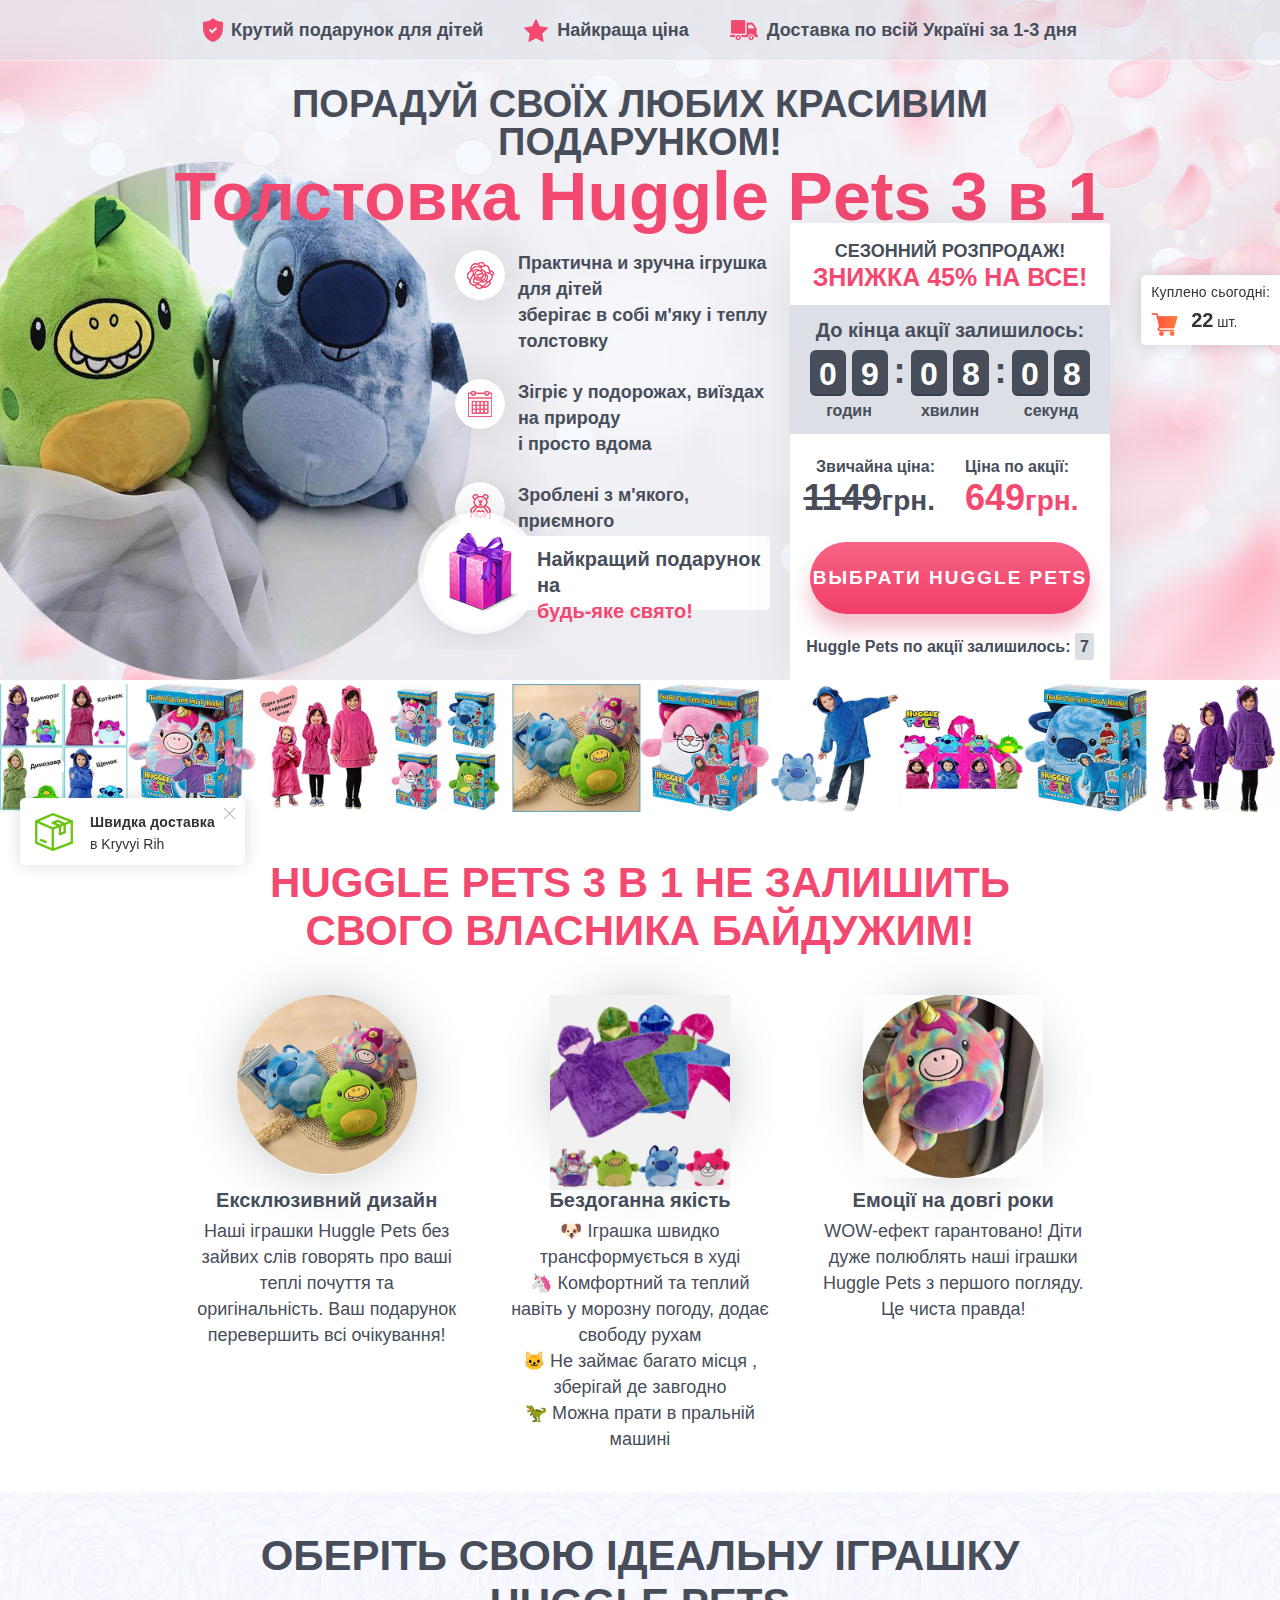
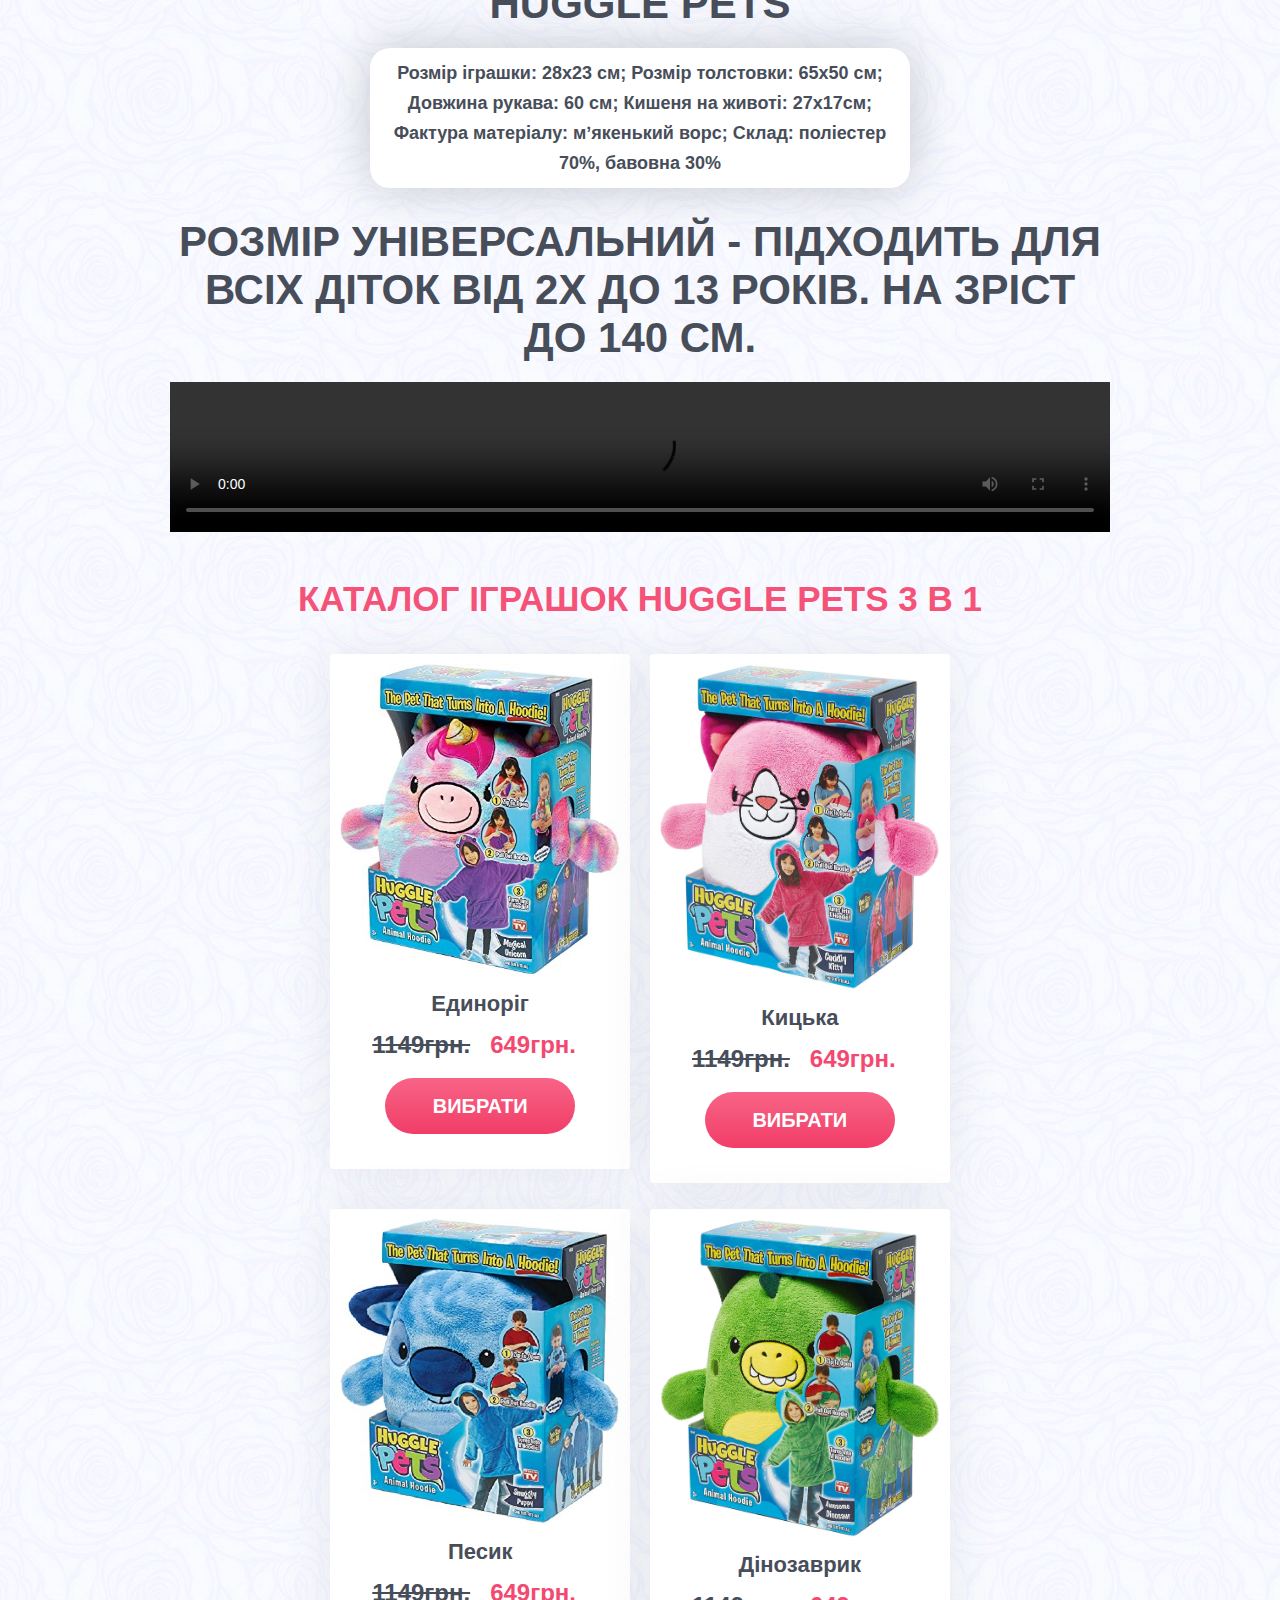
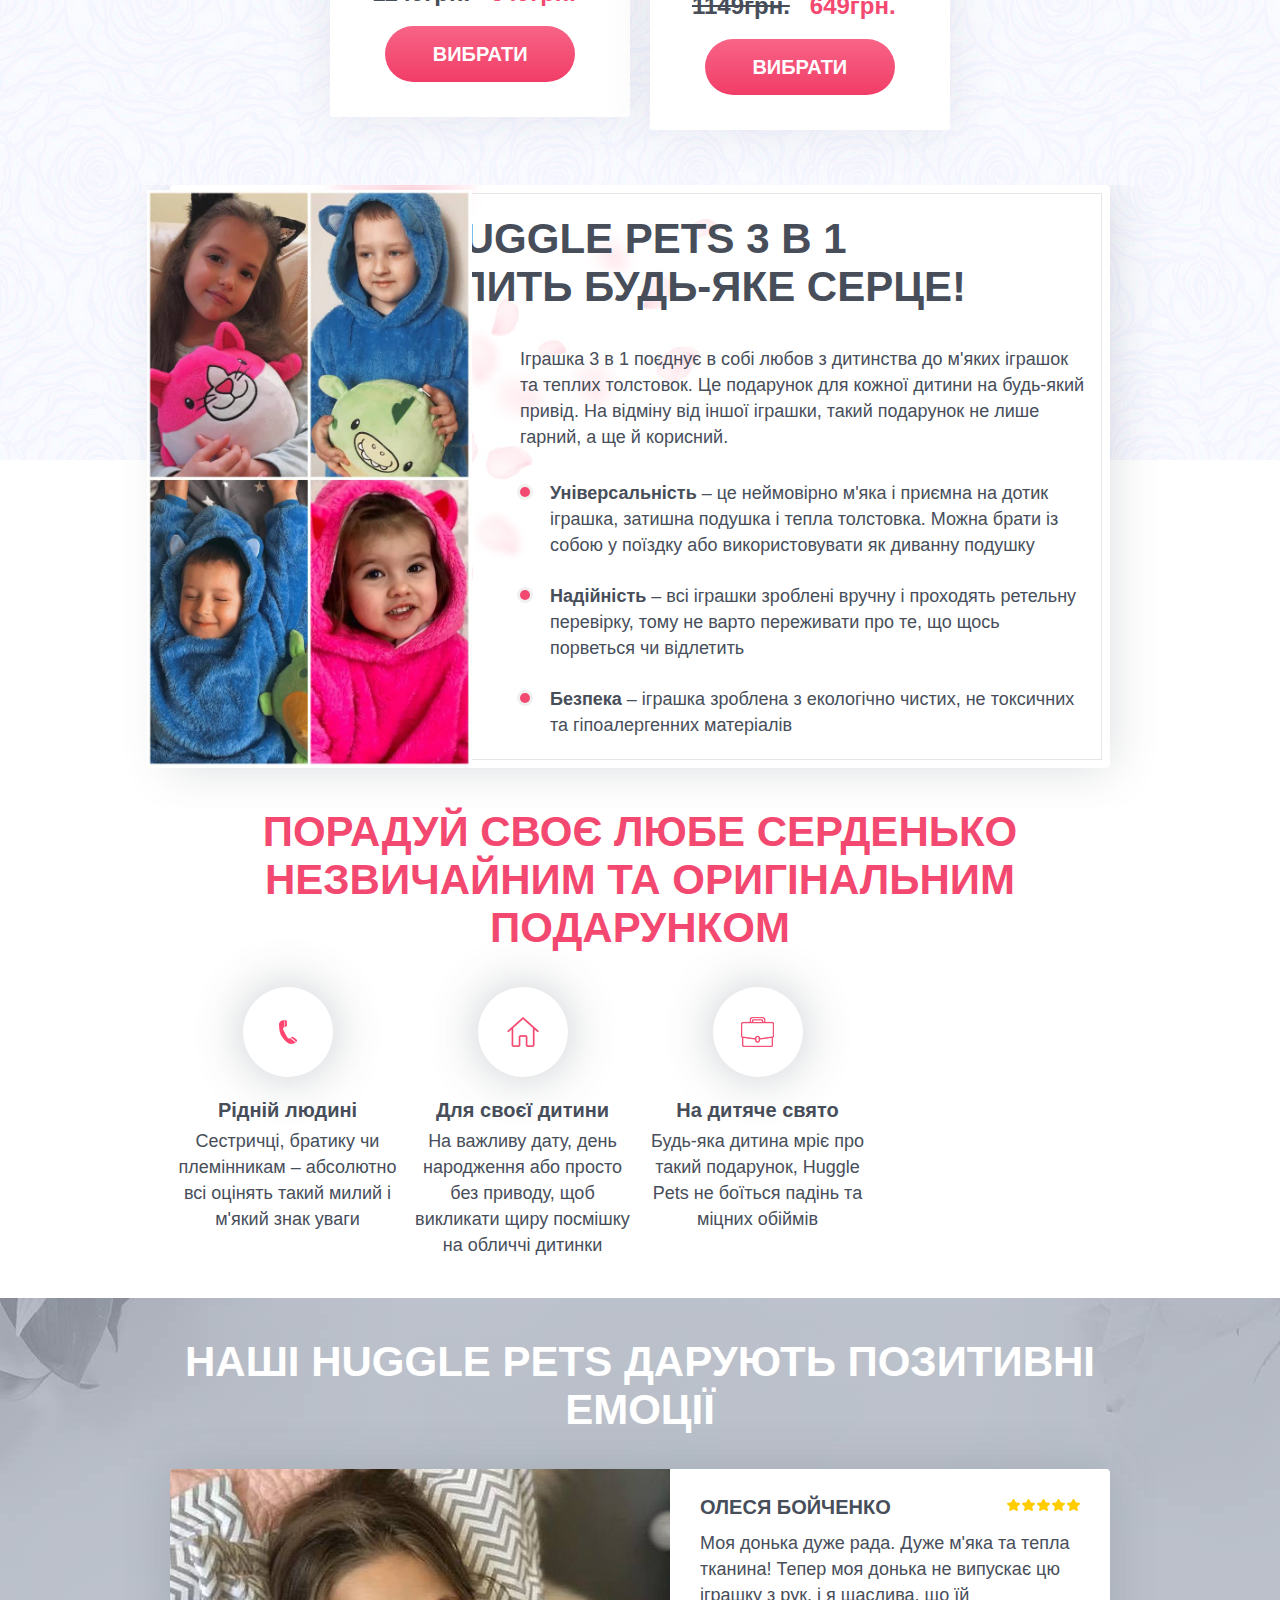
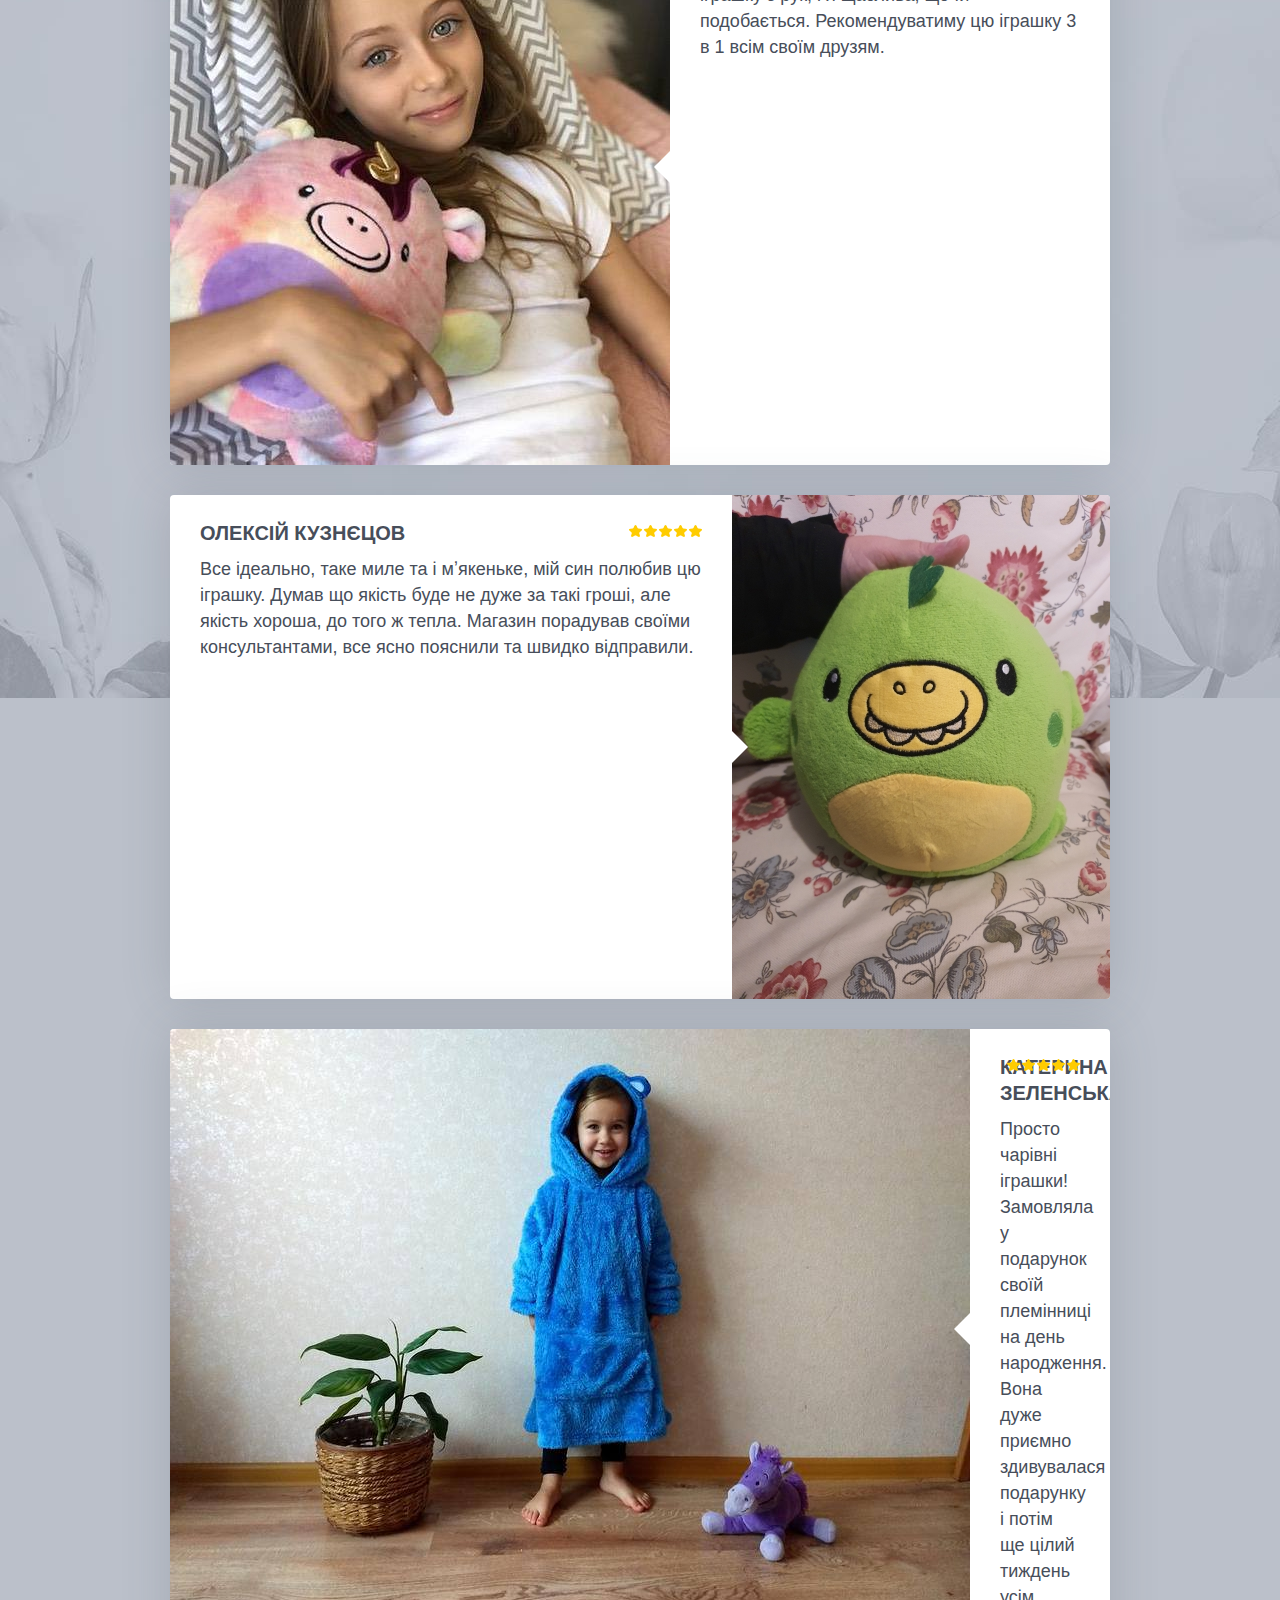
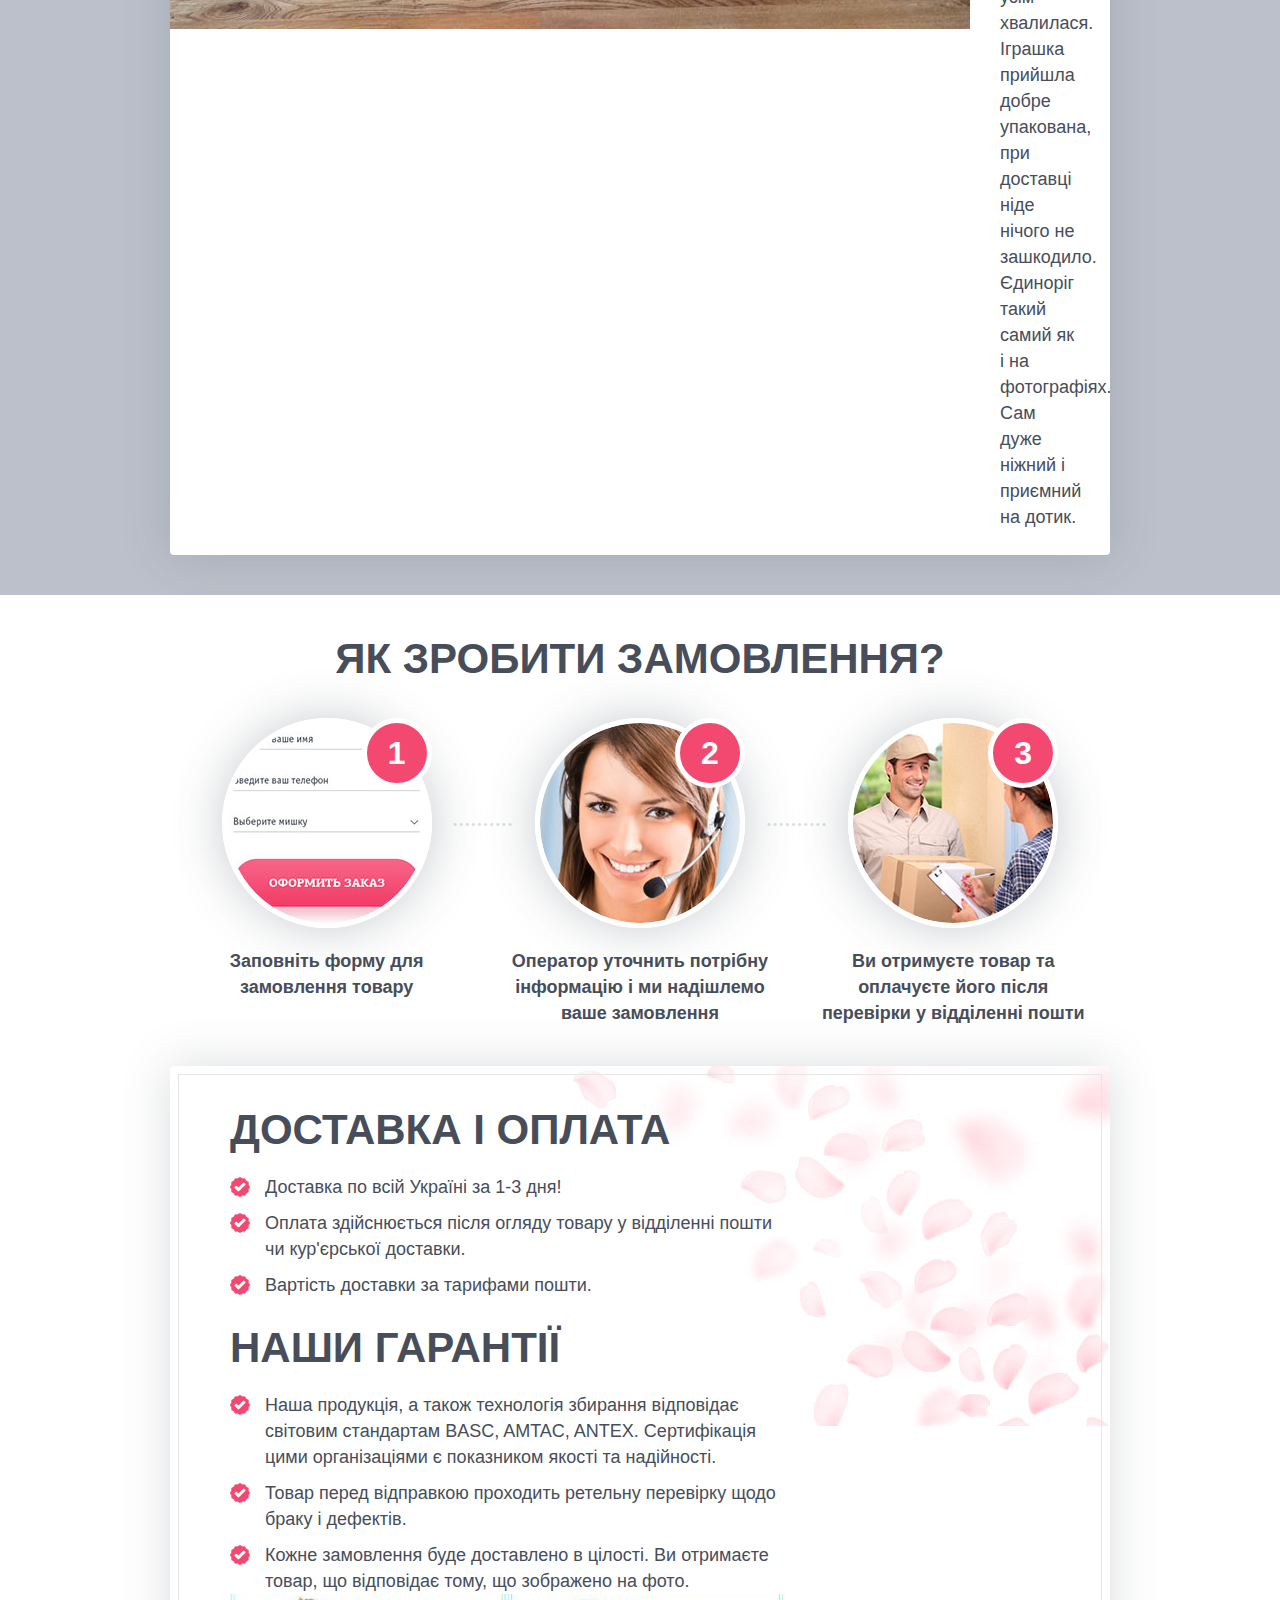
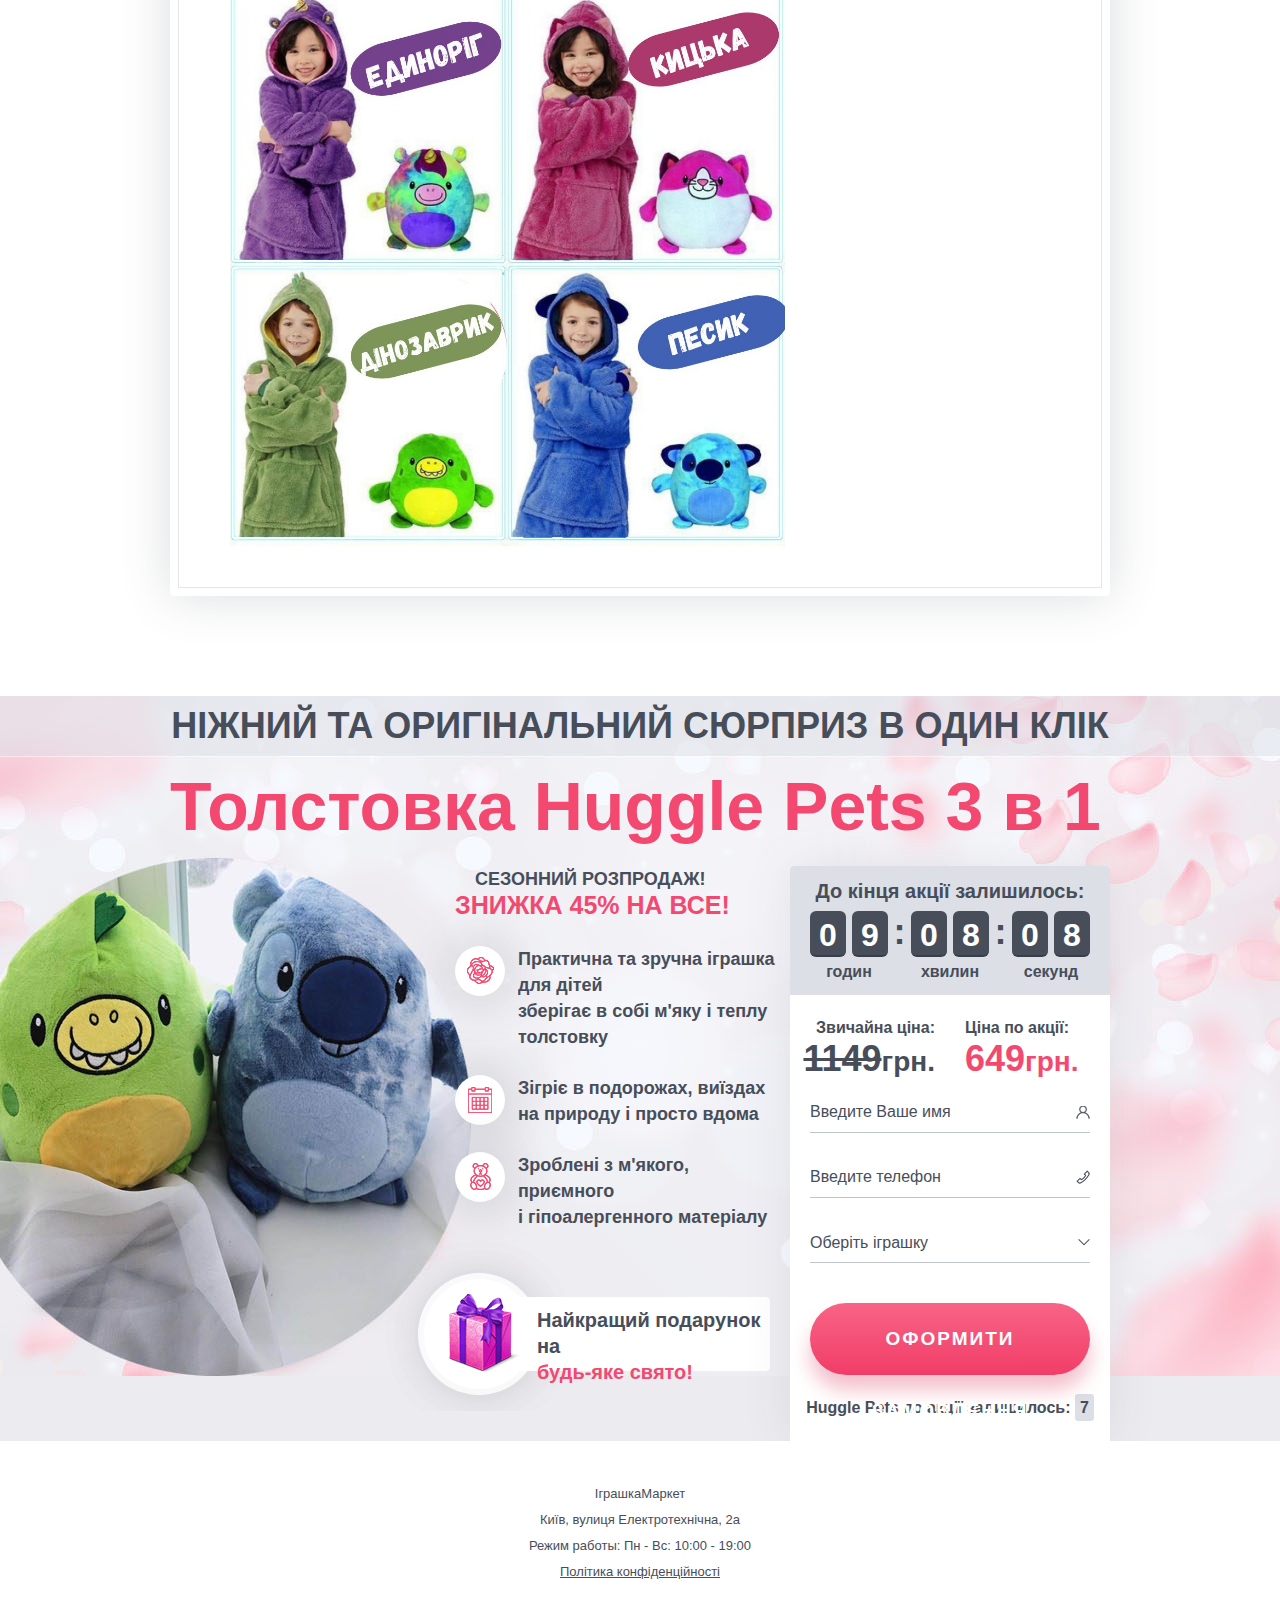
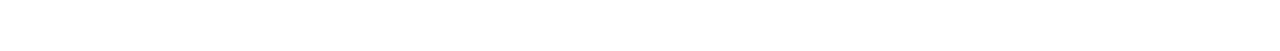
==== web/index.html @ 6c71f5f5 "re-init" ====
<!DOCTYPE html>
<html lang="ru">
<head>
    <meta charset="utf-8">
    <meta name="viewport" content="width=device-width, initial-scale=1, maximum-scale=1">
    <title>Новинки для дітей</title>
    <meta name="description" content="Крутой подарок для детей">
    <meta name="keywords" content="Хомячок-плед 3 в 1" type="text/css">
    <link rel="stylesheet" href="static/files/resete85a7.css" type="text/css">
    <link rel="stylesheet" href="static/files/OfficinaSans98018.css" type="text/css">
    <link rel="stylesheet" href="static/files/settings29c91.css" type="text/css">
    <link rel="stylesheet" href="static/files/style1ecb2.css" type="text/css">
	<link rel="stylesheet" href="static/files/roboto542fc.css" type="text/css">
    <link rel="stylesheet" href="static/files/modal.css" type="text/css">

<meta name="csrf-param" content="_csrf">
<meta name="csrf-token" content="Jz7e0sywSlmI7U0SM8H8AYO-P0cUbGoJz3cDAwysgCVpDLKV-ecIPum7NT8DjLpJ7stIJX0OWT61GjR5Pei0UA==">

<style>
    .online-visitors-widget {
        position: fixed;
        top: 175px;
        right: 0;
        z-index: 999;
    }
    .online-visitors-widget > div:first-child {
        margin-bottom: 15px;
    }
    .online-visitors-widget .online-visitors-widget__item {
        border-radius: 5px 0 0 5px;
        padding: 10px;
        -webkit-box-shadow: 0 0 16px 0 rgba(0,0,0,.15);
        box-shadow: 0 0 16px 0 rgba(0,0,0,.15);
        position: relative;
    }
    .online-visitors-widget .online-visitors-widget__item .online-visitors-widget__title {
        margin-bottom: 8px;
        display: block;
        font-size: 14px;
        line-height: 1em;
        letter-spacing: .2px;
    }
    .online-visitors-widget .online-visitors-widget__item b {
        font-weight: 700;
        font-size: 20px;
        padding-left: 40px;
    }
    .online-visitors-widget.online-visitors-widget_light .online-visitors-widget__item {
        background: #fff;
        color:#333;
        font-size: 14px;
    }
    .online-visitors-widget.online-visitors-widget_dark .online-visitors-widget__item {
        background: rgba(0,0,0,.7);
        color:#fff;
    }
    .online-visitors-widget.online-visitors-widget_light .online-visitors-widget__item:first-child:before {
        content:'';
        display: block;
        background: url([data-uri]) no-repeat 0 0 / contain;
        width: 26px;
        height: 24px;
        position: absolute;
        left: 10px;
        bottom: 9px;
    }
    .online-visitors-widget.online-visitors-widget_light .online-visitors-widget__item:last-child:before {
        content:'';
        display: block;
        background: url([data-uri]) no-repeat 0 0 / contain;
        width: 27px;
        height: 23px;
        position: absolute;
        left: 10px;
        bottom: 9px;
    }
    .online-visitors-widget.online-visitors-widget_dark .online-visitors-widget__item:first-child:before {
        content:'';
        display: block;
        background: url([data-uri]) no-repeat 0 0 / contain;
        width: 26px;
        height: 24px;
        position: absolute;
        left: 10px;
        bottom: 9px;
    }
    .online-visitors-widget.online-visitors-widget_dark .online-visitors-widget__item:last-child:before {
        content:'';
        display: block;
        background: url([data-uri]) no-repeat 0 0 / contain;
        width: 27px;
        height: 23px;
        position: absolute;
        left: 10px;
        bottom: 9px;
    }
    .online-visitors-widget_indent {
        height: 46px;
        width: 100%;
        display: none;
    }

    .main_video {
        width: 100%;
        position: relative;
        z-index: 9999;
    }
</style>
<style>
    #fast-delivery-widget {
        position: fixed;
        bottom: 35px;
        left: 20px;
        z-index: 999;
        padding: 10px 30px 10px 70px;
        border-radius: 5px;
         -webkit-box-shadow: 0 0 16px 0 rgba(0,0,0,.15);
        box-shadow: 0 0 16px 0 rgba(0,0,0,.15);
    }
    #fast-delivery-widget .fast-delivery-widget__close {
        display: block;
        width: 11px;
        height: 11px;
        position: absolute;
        top:10px;
        right: 10px;
        cursor: pointer;
    }
    #fast-delivery-widget .fast-delivery-widget__close:before,
    #fast-delivery-widget .fast-delivery-widget__close:after {
        content:'';
        display: block;
        width: 1px;
        height: 15px;
        position: absolute;
        top:-2px;
    }
    #fast-delivery-widget .fast-delivery-widget__close:before {
        left: 5px;
        -moz-transform: rotate(-45deg);
        -webkit-transform: rotate(-45deg);
        -o-transform: rotate(-45deg);
        -ms-transform: rotate(-45deg);
        transform: rotate(-45deg);
    }
    #fast-delivery-widget .fast-delivery-widget__close:after {
        left: 5px;
        -moz-transform: rotate(45deg);
        -webkit-transform: rotate(45deg);
        -o-transform: rotate(45deg);
        -ms-transform: rotate(45deg);
        transform: rotate(45deg);
    }
    #fast-delivery-widget.fast-delivery-widget_light .fast-delivery-widget__close:before,
    #fast-delivery-widget.fast-delivery-widget_light .fast-delivery-widget__close:after {
        background: #b5b5b5;
    }
    #fast-delivery-widget.fast-delivery-widget_green .fast-delivery-widget__close:before,
    #fast-delivery-widget.fast-delivery-widget_green .fast-delivery-widget__close:after {
        background: #fff;
    }

    #fast-delivery-widget .fast-delivery-widget__title {
        font-size: 14px;
        font-weight: 700;
        line-height: 1.5em;
        letter-spacing: .2px;
    }
    #fast-delivery-widget .fast-delivery-widget__info {
        line-height: 1.5em;
        font-size: 14px;
    }

    #fast-delivery-widget.fast-delivery-widget_light {
        color: #333;
        background: #fff url([data-uri]) no-repeat  15px center;
    }

    #fast-delivery-widget.fast-delivery-widget_green {
        background: #67c30d url([data-uri]) no-repeat 15px center;
        color:#fff;
    }    
</style></head>
<body>
<script type="application/ld+json" id="mySchema">{"@context":"https://schema.org/","@type":"Offer","sku":1149,"name":"Детский плед с капюшоном и рукавами - Huggle Pets Hoodie","category":"Товары для Детей","availability":"https://schema.org/InStock","price":649,"priceCurrency":"UAH"}</script>    <!--offer-->
    <section class="offer">
        <div class="wrap">
            <!--line-->
            <div class="line">
                <ul>
                    <li>Крутий подарунок для дітей</li>
                    <li>Найкраща ціна</li>
                    <li>Доставка по всій  Україні  за  1-3  дня</li>
                </ul>
            </div>
    		<!--/line-->
            <h1>Порадуй своїх любих красивим подарунком!</h1>
            <h2>Толстовка Huggle Pets 3 в 1</h2>
            <!--plus-->
            <ul class="plus">
                <li><p>Практична и зручна ігрушка для дітей <span>зберігає в собі м'яку і теплу толстовку</span></p></li>
                <li><p>Зігріє у подорожах, виїздах на природу<span> і просто вдома</span></p></li>
               <li><p>Зроблені з м'якого, приємного <span>і гіпоалергенного матеріалу</span></p></li>
            </ul>
    		<div class="gift"><p>Найкращий подарунок на <span>будь-яке свято!</span></p></div>
            <!--order_form-->
            <div class="order_form">
                <h4>сезонний розпродаж! <span>Знижка 45% на все!</span></h4>
                <!--timer_col-->
                <div class="timer_col">
                    <!--timer_block-->
                    <div class="timer_block clrfix">
                        <p>До кінца акції залишилось:</p>
                        <div class="timer clearfix">
                            <div class="timer_item">
                                <div class="count hours"></div>
                                <div class="text">годин</div>
                            </div>
                            <div class="timer_item">
                                <div class="count minutes"></div>
                                <div class="text">хвилин</div>
                            </div>
                            <div class="timer_item">
                                <div class="count seconds"></div>
                                <div class="text">секунд</div>
                            </div>
                        </div>
                    </div>
                    <!--/timer_block-->
                </div>
                <!--/timer_col-->
                <!--price-->
                <div class="price clrfix">
                    <div class="old">
                        <p>Звичайна ціна:</p>
                        <div class="value"><span>1149</span><i>грн.</i></div>
                    </div>
                    <div class="new">
                        <p>Ціна по акції:</p>
                        <div class="value"><span>649</span><i>грн.</i></div>
                    </div>
                </div>
                <!--/price-->
                <a href="/#catalog" class="button-m">Выбрати Huggle Pets</a>
                <div class="stock">Huggle Pets по акції залишилось: <b>7</b></div>
            </div>
            <!--/order_form-->
        </div>
    </section>
    <!--/offer-->
    <!--gallery-->
    <section class="gallery">
        <img src="static/files/gallery0ac6c.jpg" class="panorama" width="3200" height="320" alt="">
    </section>
    <!--/gallery-->
    <!--b1-->
    <section class="b1">
        <div class="wrap">
            <h2 class="title red">Huggle Pets 3 в 1 не залишить <span>свого власника байдужим!</span></h2>
            <!--list-v1-->
            <ul class="list-v1">
                <li>
                    <div class="pic">
                        <img src="static/files/b1-imf95ba.png" alt="">
                    </div>
                    <div class="txt">
                        <h4>Ексклюзивний дизайн</h4>
                        <p>
                            Наші іграшки Huggle Pets без зайвих слів говорять про ваші теплі почуття та оригінальність. Ваш подарунок перевершить
                            всі очікування!
                        </p>
                    </div>
                </li>
                <li>
                    <div class="pic">
                        <img src="static/files/b1-im29a240.png" alt="">
                    </div>
                    <div class="txt">
                        <h4>Бездоганна якість</h4>
                        <p>
                            🐶 Іграшка швидко трансформується в худі<br>
🦄 Комфортний та теплий навіть у морозну погоду, додає свободу рухам <br>🐱 Не займає багато місця , зберігай де завгодно <br> 🦖 Можна прати в пральній машині <br>
                    </div>
                </li>
                <li>
                    <div class="pic">
                        <img src="static/files/b1-im3b2e7e.png" alt="">
                    </div>
                    <div class="txt">
                        <h4>Емоції на довгі роки</h4>
                        <p>
                         WOW-ефект гарантовано! Діти дуже полюблять наші іграшки Huggle Pets з першого погляду. Це чиста правда!
                        </p>
                    </div>
                </li>
            </ul>
            <!--/list-v1-->
        </div>
    </section>
    <!--/b1-->
    <!--catalog-->
    <section class="catalog" id="catalog">
        <div class="wrap">
            <h2 class="title">Оберіть свою ідеальну іграшку Huggle Pets</h2>
            <div class="char_txt">Розмір іграшки: 28x23 см; Розмір толстовки: 65x50 см; Довжина рукава: 60 см; Кишеня на животі: 27х17см; Фактура матеріалу: мʼякенький ворс; Склад:  поліестер 70%, бавовна 30%</div>
    		 <h2 class="title">Розмір універсальний - підходить для всіх діток від 2х до 13 років. На зріст до 140 см.</h2>
             <video class="main_video" controls poster="" src="./static/videos/hoodie.mp4"></video>
    		 <h2 class="title2">Каталог іграшок Huggle Pets 3 в 1</h2>
            <!--catalog_list-->
            <ul class="catalog_list">
                <li>
                    <div class="item">
                        <img src="static/files/catalog-im14e909.jpg" alt="">
                        <h4>Единоріг</h4>
                        <div class="cost">
                            <div class="old">1149грн.</div>
                            <div class="new">649грн.</div>
                        </div>
                        <a data-toggle="modal" data-target="#modal-order" href="/#" class="button-m">Вибрати</a>
                    </div>
                </li>
                <li>
                    <div class="item">
                        <img src="static/files/catalog-im2afdd0.jpg" alt="">
                        <h4>Кицька</h4>
                        <div class="cost">
                            <div class="old">1149грн.</div>
                            <div class="new">649грн.</div>
                        </div>
                        <a data-toggle="modal" data-target="#modal-order" href="/#" class="button-m">Вибрати</a>
                    </div>
                </li>
    		</ul>
    		<br>
    		<ul class="catalog_list">
                <li>
                    <div class="item">
                        <img src="static/files/catalog-im3a858a.jpg" alt="">
                        <h4>Песик</h4>
                        <div class="cost">
                            <div class="old">1149грн.</div>
                            <div class="new">649грн.</div>
                        </div>
                        <a data-toggle="modal" data-target="#modal-order" href="/#" class="button-m">Вибрати</a>
                    </div>
                </li>
                <li>
                    <div class="item">
                        <img src="static/files/catalog-im4b9a1f.jpg" alt="">
                        <h4>Дінозаврик</h4>
                        <div class="cost">
                            <div class="old">1149грн.</div>
                            <div class="new">649грн.</div>
                        </div>
                        <a data-toggle="modal" data-target="#modal-order" href="/#" class="button-m">Вибрати</a>
                    </div>
                </li>            
    		</ul>	
            <!--/catalog_list-->
        </div>
    </section>
    <!--/catalog-->
    <!--b2-->
    <section class="b2">
        <div class="wrap">
            <!--box-->
            <div class="box">
                <h2 class="title">Huggle Pets 3 в 1<br> розтопить будь-яке серце!</h2>
                <!--info-->
                <div class="info">
                    <img src="static/files/girl-bgd8fea.png" alt="">
                    <div class="txt">
                       Іграшка 3 в 1 поєднує в собі любов з дитинства до м'яких іграшок та теплих толстовок. Це
                        подарунок для кожної дитини на будь-який привід. На відміну від іншої іграшки, такий подарунок не лише гарний, а ще
                        й корисний.
                    </div>
                    <!--list-v2-->
                    <ul class="list-v2">
                        <li><p><b>Універсальність</b> – це неймовірно м'яка і приємна на дотик іграшка, затишна подушка і тепла толстовка. Можна брати із собою у поїздку або використовувати як диванну подушку</p></li>
                        <li>
                            <p>
                                <b>Надійність</b> – всі іграшки зроблені вручну і проходять ретельну перевірку, тому не
                                варто переживати про те, що щось порветься чи відлетить
                            </p>
                        </li>
                        <li>
                            <p>
                                <b>Безпека</b> – іграшка зроблена з екологічно чистих, не токсичних та гіпоалергенних
                                матеріалів
                            </p>
                        </li>
                    </ul>
                    <!--/list-v2-->
                </div>
                <!--/info-->
            </div>
            <!--/box-->
        </div>
    </section>
    <!--/b2-->
    <!--b3-->
    <section class="b3">
        <div class="wrap">
            <h2 class="title red">Порадуй своє любе серденько незвичайним та оригінальним подарунком</h2>
            <ul class="list-v3">
                <li>
                    <h4>Рідній людині</h4>
                    <p>Сестричці, братику чи племінникам – абсолютно всі оцінять такий милий і м'який знак уваги</p>
                </li>
    			
    			<li>
                    <h4>Для своєї дитини</h4>
                    <p>На важливу дату, день народження або просто без приводу, щоб викликати щиру посмішку на обличчі дитинки</p>
                </li>
                
                
                <li>
                    <h4>На дитяче свято</h4>
                    <p>Будь-яка дитина мріє про такий подарунок, Huggle Pets не боїться падінь та міцних обіймів</p>
                </li>
            </ul>
        </div>
    </section>
    <!--/b3-->
    <!--reviews-->
    <section class="reviews">
        <div class="wrap">
            <h2 class="title">Наші Huggle Pets дарують позитивні емоції</h2>
            <!--reviews_list-->
            <div class="reviews_list">
                <!--item-->
                <div class="item">
                    <div class="photo">
                        <img src="static/files/rev-im1d4c49.jpg" alt="">
                    </div>
                    <div class="info">
                        <h4>Олеся Бойченко</h4>
                        <p>
                            Моя донька дуже рада. Дуже м'яка та тепла тканина!
    Тепер моя донька не випускає цю іграшку з рук, і я щаслива, що їй подобається.
    Рекомендуватиму цю іграшку 3 в 1 всім своїм друзям.
                        </p>
                    </div>
                </div>
                <!--/item-->
                <!--item-->
                <div class="item">
                    <div class="photo">
                        <img src="static/files/rev-im2b6254.jpg" alt="">
                    </div>
                    <div class="info">
                        <h4>Олексій Кузнєцов</h4>
                        <p>
                           Все ідеально, таке миле та і мʼякеньке, мій син полюбив цю іграшку.
    Думав що якість буде не дуже за такі гроші, але якість хороша, до того ж тепла.
    Магазин порадував своїми консультантами, все ясно пояснили та швидко відправили.
                        </p>
                    </div>
                </div>
                <!--/item-->
                <!--item-->
                <div class="item">
                    <div class="photo">
                        <img src="static/files/rev-im38e0d6.jpg" alt="">
                    </div>
                    <div class="info">
                        <h4>Катерина Зеленська</h4>
                        <p>
                           Просто чарівні іграшки! Замовляла у подарунок своїй племінниці на день народження. Вона дуже
                            приємно здивувалася подарунку і потім ще цілий тиждень усім хвалилася. Іграшка прийшла добре
                            упакована, при доставці ніде нічого не зашкодило. Єдиноріг такий самий як і на
                            фотографіях. Сам дуже ніжний і приємний на дотик.
                        </p>
                    </div>
                </div>
                <!--/item-->
            </div>
            <!--/reviews_list-->
        </div>
    </section>
    <!--/reviews-->
    <!--order_steps-->
    <section class="order_steps">
        <div class="wrap">
            <h2 class="title">Як зробити замовлення?</h2>
            <ul>
                <li>
                    <div class="photo">
                        <div class="num">1</div>
                        <img src="static/files/order-steps-12c36c.jpg" alt="">
                    </div>
                    <h4>Заповніть форму для замовлення товару</h4>
                </li>
                <li>
                    <div class="photo">
                        <div class="num">2</div>
                        <img src="static/files/order-steps-2ca166.jpg" alt="">
                    </div>
                    <h4>Оператор уточнить потрібну інформацію і ми надішлемо ваше замовлення</h4>
                </li>
                <li>
                    <div class="photo">
                        <div class="num">3</div>
                        <img src="static/files/order-steps-302c9b.jpg" alt="">
                    </div>
                    <h4>Ви отримуєте товар та оплачуєте його після перевірки у відділенні пошти</h4>
                </li>
            </ul>
        </div>
    </section>
    <!--/order_steps-->
    <!--guarantees-->
    <section class="guarantees">
        <div class="wrap">
            <!--box-->
            <div class="box">
    			<h2 class="title">Доставка і оплата</h2>
    			<ul>
                                 
                    <li>
                        <p>
                            Доставка по всій  Україні  за  1-3  дня! 
                        </p>
                    </li>
    				<li><p>Оплата здійснюється після огляду товару у відділенні пошти чи кур'єрської доставки. </p></li>
    				<li><p>Вартість доставки за тарифами пошти.</p></li>
                </ul>
    			<br>
                <h2 class="title">Наши гарантії</h2>
                <ul>
                    <li>
                        <p>
                            Наша продукція, а також технологія збирання відповідає світовим стандартам BASC, AMTAC, ANTEX.
                            Сертифікація цими організаціями є показником якості та надійності.
                        </p>
                    </li>
                    <li><p>Товар перед відправкою проходить ретельну перевірку щодо браку і дефектів.</p></li>
                    <li>
                        <p>
                           Кожне замовлення буде доставлено в цілості. Ви отримаєте товар, що відповідає тому,
                            що зображено на фото.
                        </p>
                    </li>
                </ul>
                <img src="static/files/certificate-im7ffbe.png" alt="">
            </div>
            <!--/box-->
        </div>
    </section>
    <!--/guarantees-->
    <!--offer-->
    <section class="offer bottom">
        <div class="wrap">
            <!--line-->
            <div class="line">
                <h4>Ніжний та оригінальний сюрприз в один клік</h4>
            </div>
            <!--/line-->
            <h2>Толстовка Huggle Pets 3 в 1</h2>
            <h5>&nbsp; &nbsp; СЕЗОННИЙ&nbsp;розпродаж! <span>Знижка 45% на все!</span></h5>
            <!--plus-->
            <ul class="plus">
                <li><p>Практична та зручна іграшка для дітей <span>зберігає в собі м'яку і теплу толстовку</span></p></li>
                <li><p>Зігріє в подорожах, виїздах на природу і просто вдома</span></p></li>
                <li><p>Зроблені з м'якого, приємного <span>і гіпоалергенного матеріалу</span></p></li>
            </ul>
    		<div class="gift"><p>Найкращий подарунок на <span>будь-яке свято!</span></p></div>
            <!--/plus-->
            <!--order_form-->
            <div class="order_form">
                <!--timer_col-->
                <div class="timer_col">
                    <!--timer_block-->
                    <div class="timer_block clrfix">
                        <p>До кінця акції залишилось:</p>
                        <div class="timer clearfix">
                            <div class="timer_item">
                                <div class="count hours"></div>
                                <div class="text">годин</div>
                            </div>
                            <div class="timer_item">
                                <div class="count minutes"></div>
                                <div class="text">хвилин</div>
                            </div>
                            <div class="timer_item">
                                <div class="count seconds"></div>
                                <div class="text">секунд</div>
                            </div>
                        </div>
                    </div>
                    <!--/timer_block-->
                </div>
                <!--/timer_col-->
                <!--price-->
                <div class="price clrfix">
                    <div class="old">
                        <p>Звичайна ціна:</p>
                        <div class="value"><span>1149</span><i>грн.</i></div>
                    </div>
                    <div class="new">
                        <p>Ціна по акції:</p>
                        <div class="value"><span>649</span><i>грн.</i></div>
                    </div>
                </div>
                <!--/price-->
                <!--m1-form-->
                <form class="m1-form" id="order" action="/order" method="post">
                    <input class="field name" type="text" name="name" placeholder="Введите Ваше имя" autocomplete="off" required>
                    <input class="field phone" type="tel" name="phone" placeholder="Введите телефон" autocomplete="off" required>
                    <select name="model">
                        <option selected disabled>Оберіть іграшку</option>
                        <option value="Серый">Единоріг</option>
                        <option value="Коричневый">Кицька</option>
                        <option value="Оранжевый">Песик</option>
                        <option value="Розовый">Дінозаврик</option>
                    </select>
                    <button class="button-m">Оформити замовлення</button>
                    <input type="hidden" name="_csrf" value="Jz7e0sywSlmI7U0SM8H8AYO-P0cUbGoJz3cDAwysgCVpDLKV-ecIPum7NT8DjLpJ7stIJX0OWT61GjR5Pei0UA==">
                </form>
                <!--/m1-form-->
                <div class="stock">Huggle Pets по акції залишилось: <b>7</b></div>
            </div>
            <!--/order_form-->
        </div>
    </section>
    <!--/offer-->
    <section>
        <div style="font-size:13px;text-align: center;">
          <p>
            ІграшкаМаркет            <br>
            Київ, вулиця Електротехнічна, 2а          </p>
          <p>
            Режим работы:
            Пн - Вс:  10:00 - 19:00 <br>
                     </p>
          <p>
            <a style="color:inherit;" href="politics.html">Політика конфіденційності</a>
            <br>
            <a style="color:inherit;" href="agreement.html"></a>
            <br>
            <a style="color:inherit;" href="garantiya.html"></a>
          </p>
        </div>
    </section>
    <div class="modal fade" id="modal-order" tabindex="-1" role="dialog" aria-labelledby="myModalLabel">
    	<div class="modal-dialog modal-sm" role="document">
    		<div class="modal-content">
    			<div class="modal-header">
    				<button type="button" class="close" data-dismiss="modal" aria-label="Close"><span aria-hidden="true">×</span></button>
    				<h2 class="modal-title" id="myModalLabel">Заказати Huggle Pets</h2>
    			</div>
    			<div class="modal-body">
    				<form class="m1-form" id="modal-order-form" action="/order" method="post">
    					<input class="field name" type="text" name="name" placeholder="Введите Ваше имя" autocomplete="off" required>
    					<input class="field phone" type="tel" name="phone" placeholder="Введите телефон" autocomplete="off" required>
    					<button class="button-m">Оформити замовлення</button>
    				    <input type="hidden" name="_csrf" value="Jz7e0sywSlmI7U0SM8H8AYO-P0cUbGoJz3cDAwysgCVpDLKV-ecIPum7NT8DjLpJ7stIJX0OWT61GjR5Pei0UA==">
                    </form>
    			</div>
    		</div>
    	</div>
    </div>
    <script defer type="text/javascript" src="static/jquery/jquery.min.js"></script>
    <script defer src="static/files/panorama9a0a2.js"></script>
    <script defer src="static/files/initc6d10.js"></script>
    <script defer src="static/files/modal.min.js"></script>
<div class="online-visitors-widget online-visitors-widget_light" style="top:275px;">
    <div class="online-visitors-widget__item">
        <span class="online-visitors-widget__title">Куплено сьогодні:</span>
        <b class="_orders">22</b> шт.
    </div>
</div>


<div id="fast-delivery-widget" class="fast-delivery-widget_light">
    <span class="fast-delivery-widget__title">Швидка доставка</span>
    <p class="fast-delivery-widget__info">
        в Kryvyi Rih    </p>
    <div class="fast-delivery-widget__close"></div>
</div>

<script src="static/assets/jquery.js"></script>
<script>
        // Facebook Pixel
        !function(f,b,e,v,n,t,s){if(f.fbq)return;n=f.fbq=function(){n.callMethod?n.callMethod.apply(n,arguments):n.queue.push(arguments)};if(!f._fbq)f._fbq=n;n.push=n;n.loaded=!0;n.version='2.0';n.queue=[];t=b.createElement(e);t.async=!0;t.src=v;s=b.getElementsByTagName(e)[0];s.parentNode.insertBefore(t,s)}(window,document,'script','en_US/fbevents.js');fbq('init', '208540701321344');fbq('track', 'PageView');
    </script>
<script>jQuery(function ($) {

            $('a[href^="/#"]').click(function(e){
                e.preventDefault();
                var _href = $(this).attr('href').slice(1);
                $('html, body').animate({scrollTop: $(_href).offset().top+'px'});
                return false;
            });
        

    document.querySelector('.fast-delivery-widget__close').addEventListener('click', function() {
        document.getElementById('fast-delivery-widget').style.display = 'none';
    });

});</script></body>
</html>
---- web/static/files/resete85a7.css ----
/*reset*/
html, body, div, span, applet, object, iframe, h1, h2, h3, h4, h5, h6,
p, blockquote, pre, a, abbr, acronym, address, big, cite, code, del, dfn,
em, img, ins, kbd, q, s, samp, small, strike, strong, sub, sup, tt, var, b,
u, i, center, dl, dt, dd, ol, ul, li, fieldset, form, label, legend, table,
caption, tbody, tfoot, thead, tr, th, td, article, aside, canvas, details,
embed, figure, figcaption, footer, header, menu, nav, output, ruby, section,
summary, time, mark, audio, video { margin: 0; padding: 0; border: 0; outline: 0; font-size: 100%;}
/* HTML5 display-role reset for older browsers */
article, aside, details, figcaption, figure, footer, header, menu, nav, section, main {display: block;}
ol, ul {list-style: none;}
blockquote, q {quotes: none;}
img{max-width: 100%; height: auto;}
a{text-decoration: underline;}
a:hover{cursor: pointer;}
*::-webkit-input-placeholder {color: #a9a9a9; opacity: 1;}
*:-moz-placeholder {color: #a9a9a9; opacity: 1;}
*::-moz-placeholder {color: #a9a9a9; opacity: 1;}
*:-ms-input-placeholder {color: #a9a9a9; opacity: 1;}
*{margin: 0; padding: 0;}
*{-webkit-box-sizing: border-box; -moz-box-sizing: border-box; box-sizing: border-box;}
button,input,a{outline: none;}
button, input, select{-webkit-appearance: none; -moz-appearance: none; appearance: none;}
html{
    -ms-text-size-adjust: 100%;
    -moz-text-size-adjust: 100%;
    -webkit-text-size-adjust: 100%;
    -webkit-font-smoothing: subpixel-antialiased !important;
}
table {
    border-collapse: collapse;
    border-spacing: 0;
}
---- web/static/files/OfficinaSans98018.css ----
@font-face {
    font-family: 'OfficinaSans';
    src: url('subset-OfficinaSansBookCc707f.woff2') format('woff2'),
        url('http://to.trump-card.netxi.in.netxi.in/files/subset-OfficinaSansBookC39839.woff') format('woff'),
        url('http://to.trump-card.netxi.in.netxi.in/files/subset-OfficinaSansBookCe8641.ttf') format('truetype');
    font-weight: 400;
    font-style: normal;
}
@font-face {
    font-family: 'OfficinaSans';
    src: url('subset-OfficinaSansBoldC39575.woff2') format('woff2'),
        url('http://to.trump-card.netxi.in.netxi.in/files/subset-OfficinaSansBoldC5d0e5.woff') format('woff'),
        url('http://to.trump-card.netxi.in.netxi.in/files/subset-OfficinaSansBoldC06e2e.ttf') format('truetype');
    font-weight: 700;
    font-style: normal;
}
@font-face {
    font-family: 'OfficinaSans';
    src: url('subset-OfficinaSansBlackC1cd41.woff2') format('woff2'),
        url('http://to.trump-card.netxi.in.netxi.in/files/subset-OfficinaSansBlackCdec6a.woff') format('woff'),
        url('http://to.trump-card.netxi.in.netxi.in/files/subset-OfficinaSansBlackC6de24.ttf') format('truetype');
    font-weight: 900;
    font-style: normal;
}
---- web/static/files/settings29c91.css ----
.m1-form ::-webkit-input-placeholder {
 color: #474e5a;
}
.m1-form ::-moz-placeholder {
 color: #474e5a;
}
.m1-form :-moz-placeholder {
 color: #474e5a;
}
.m1-form :-ms-input-placeholder {
 color: #474e5a;
}
.m1-form :focus::-webkit-input-placeholder {
 color: transparent;
}
.m1-form :focus::-moz-placeholder {
 color: transparent;
}
.m1-form :focus:-moz-placeholder {
 color: transparent;
}
.m1-form :focus:-ms-input-placeholder {
 color: transparent;
}
.hidden {
 display: none;
}
.center {
 text-align: center;
}
.just {
 text-align: justify;
 -moz-text-align-last: center;
 text-align-last: center;
}
.clrfix:after {
 content: '';
 display: block;
 clear: both;
}
.clear {
 clear: both;
 height: 0;
}
.ulfix {
 font-size: 0;
}
h1, h2, h3, h4, h5, h6 {
 font-weight: 700;
}
b, strong {
 font-weight: 700;
}
body {
 width: 100%;
 min-width: 320px;
 padding: 0;
 margin: 0 auto;
 font-family: 'OfficinaSans', Arial, Helvetica, sans-serif;
 font-weight: 400;
 font-size: 18px;
 line-height: 26px;
 color: #474e5a;
 background: #fff;
}
section {
 width: 100%;
 max-width: 1920px;
 margin: 0 auto;
 padding: 40px 0;
}
.wrap {
 width: 960px;
 padding: 0 10px;
 margin: 0 auto;
 height: 100%;
 position: relative;
}
.wrap:after {
 clear: both;
 content: "";
 display: table;
}
.nopad {
 padding: 0;
}
.m1-form input.field {
 position: relative;
 display: block;
 outline: 0;
 border: none;
 border-bottom: 1px solid #bec3cc;
 background: #fff;
 width: 100%;
 height: 40px;
 line-height: 40px;
 margin: 0 auto 25px;
 padding: 0 25px 0 0;
 font-size: 16px;
 font-family: 'OfficinaSans', Arial, Helvetica, sans-serif;
 font-weight: 400;
 color: #474e5a;
 text-align: left;
 -webkit-transition: all 0.2s;
 -moz-transition: all 0.2s;
 -o-transition: all 0.2s;
 -ms-transition: all 0.2s;
 transition: all 0.2s;
}
.m1-form input.field.name {
 background: url("user-icona59e6.png") 100% 50% no-repeat;
}
.m1-form input.field.phone {
 background: url("tel-icon2817b.png") 100% 50% no-repeat;
}
.m1-form select[name="model"] {
 position: relative;
 display: block;
 outline: 0;
 border: none;
 border-bottom: 1px solid #bec3cc;
 background: url("drop-arrow019b3.png") 100% 50% no-repeat;
 width: 100%;
 height: 40px;
 line-height: 40px;
 margin: 0 auto 40px;
 padding: 0 25px 0 0;
 font-size: 16px;
 font-family: 'OfficinaSans', Arial, Helvetica, sans-serif;
 font-weight: 400;
 color: #474e5a;
 text-align: left;
 cursor: pointer;
}
.button-m {
 position: relative;
 display: block;
 width: 300px;
 height: 72px;
 line-height: 72px;
 margin: 0 auto;
 border: none;
 text-align: center;
 font-family: 'OfficinaSans', Arial, Helvetica, sans-serif;
 font-size: 19px;
 font-weight: 700;
 text-transform: uppercase;
 text-decoration: none;
 cursor: pointer;
 color: #fff;
 background: #f86486;
 background: -moz-linear-gradient(top, #f86486 0%, #f13d68 100%);
 background: -webkit-linear-gradient(top, #f86486 0%, #f13d68 100%);
 background: linear-gradient(to bottom, #f86486 0%, #f13d68 100%);
 filter: progid:DXImageTransform.Microsoft.gradient(startColorstr='#f86486', endColorstr='#f13d68', GradientType=0);
 -webkit-box-shadow: 0 15px 20px rgba(208, 0, 49, 0.25);
 -moz-box-shadow: 0 15px 20px rgba(208, 0, 49, 0.25);
 box-shadow: 0 15px 20px rgba(208, 0, 49, 0.25);
 -webkit-border-radius: 36px;
 -moz-border-radius: 36px;
 border-radius: 36px;
 -webkit-transition: all 0.2s;
 -moz-transition: all 0.2s;
 -o-transition: all 0.2s;
 -ms-transition: all 0.2s;
 transition: all 0.2s;
 -webkit-appearance: none;
 -moz-appearance: none;
 appearance: none;
}
.button-m:active {
 top: 1px;
 -webkit-box-shadow: none;
 -moz-box-shadow: none;
 box-shadow: none;
}
.m1-form {
 width: 280px;
 margin: 0 auto;
}
.m1-form .button-m {
 width: 100%;
}
h2.title {
 font-size: 42px;
 font-weight: 900;
 line-height: normal;
 margin: 0 0 35px 0;
 text-align: center;
 text-transform: uppercase;
}
h2.title.red {
 color: #f34970;
}
h2.title span {
 display: block;
}
/*   price   */
.price {
 padding: 20px 0 15px;
}
.price .old,
.price .new {
 float: left;
 width: 50%;
}
.price .old {
 padding-right: 15px;
 text-align: right;
}
.price .new {
 padding-left: 15px;
}
.price p {
 font-size: 16px;
 font-weight: 700;
}
.price .value {
 padding-top: 5px;
}
.price .value span {
 font-size: 36px;
 font-weight: 900;
}
.price .old .value span {
 text-decoration: line-through;
}
.price .new .value {
 color: #f34970;
}
.price .value i {
 font-style: normal;
 font-size: 28px;
 font-weight: 900;
}
/*   timer block   */
.timer_block {
 width: 280px;
 margin: 0 auto;
 padding: 15px 0;
}
.timer_block p {
 margin: 0 0 10px;
 font-size: 20px;
 font-weight: 700;
 line-height: 20px;
 text-align: center;
}
.timer_block .timer {
 margin: 0 auto;
 width: 320px;
}
.timer_block .timer_item {
 position: relative;
 float: left;
 margin: 0 23px 0 0;
 width: 78px;
}
.timer_block .timer_item:after {
 position: absolute;
 right: -23px;
 top: 0;
 width: 23px;
 height: 48px;
 line-height: 42px;
 font-weight: 700;
 font-size: 36px;
 text-align: center;
 content: ':';
}
.timer_block .timer_item:last-child:after {
 display: none;
}
.timer_block .timer_item:last-child {
 margin: 0;
}
.timer_block .count {
 margin: 0 0 5px;
 height: 48px;
}
.timer_block .count span {
 display: block;
 float: left;
 margin: 0 6px 0 0;
 width: 36px;
 height: 46px;
 background: #474e5a;
 border-bottom: 2px solid #383e47;
 font-weight: 700;
 font-size: 32px;
 line-height: 48px;
 text-align: center;
 color: #fff;
 -webkit-border-radius: 6px;
 -moz-border-radius: 6px;
 border-radius: 6px;
}
.timer_block .count span:last-child {
 margin: 0;
}
.timer_block .text {
 font-size: 16px;
 font-weight: 700;
 line-height: 16px;
 text-align: center;
}
@media screen and (max-width: 959px) {
 .wrap {
  width: 640px;
 }
}
@media screen and (max-width: 639px) {
 .wrap {
  width: 320px;
 }
}
---- web/static/files/style1ecb2.css ----
/*   offer   */
.offer {
 background: url("offer63d95.jpg") 50% 0 no-repeat #ecebef;
 height: 680px;
 padding: 0;
 overflow: hidden;
}
.offer.bottom {
    height: 745px;
}
.offer .line ul {
 text-align: center;
}
.offer .line li {
 display: inline-block;
 vertical-align: top;
 height: 60px;
 line-height: 60px;
 font-weight: 700;
 margin: 0 18px;
}
.tel {
	text-decoration: none;
    color: #474e5a;
	}
.offer .line li:nth-child(1) {
 padding-left: 28px;
 background: url("icon-13e37c.png") 0 50% no-repeat;
}
.offer .line li:nth-child(2) {
 padding-left: 33px;
 background: url("icon-234949.png") 0 50% no-repeat;
}
.offer .line li:nth-child(3) {
 padding-left: 37px;
 background: url("icon-313182.png") 0 50% no-repeat;
}
.offer .line li:nth-child(4) {
 padding-left: 26px;
 background: url("icon-401ad9.png") 0 50% no-repeat;
}
.offer .line h4 {
 height: 60px;
 line-height: 60px;
 font-size: 36px;
 font-weight: 900;
 text-align: center;
 text-transform: uppercase;
}
.offer h1 {
 font-size: 38px;
 font-weight: 900;
 line-height: 38px;
 text-transform: uppercase;
 text-align: center;
 padding: 25px 0 0;
}
.offer h2 {
 font-size: 68px;
 font-weight: 900;
 line-height: 70px;
 color: #f34970;
 text-align: center;
}
.offer.bottom h2 {
 text-align: left;
 padding: 15px 0 25px;
}
.offer h5 {
 text-transform: uppercase;
 font-weight: 900;
 padding-left: 285px;
}
.offer h5 span {
 display: block;
 color: #f34970;
 font-size: 25px;
}
.offer .plus {
 width: 325px;
 position: absolute;
 top: 250px;
 left: 295px;
}
.offer .plus li {
 font-weight: 700;
 padding: 0 0 25px;
}
.offer .plus li:before {
 float: left;
 display: block;
 width: 50px;
 height: 50px;
 background-color: #fff;
 background-position: 50% 50%;
 background-repeat: no-repeat;
 -webkit-box-shadow: 0 0 50px rgba(71, 78, 90, 0.3);
 -moz-box-shadow: 0 0 50px rgba(71, 78, 90, 0.3);
 box-shadow: 0 0 50px rgba(71, 78, 90, 0.3);
 -webkit-border-radius: 50%;
 -moz-border-radius: 50%;
 border-radius: 50%;
 margin-right: 13px;
 content: '';
}
.offer .plus li:nth-child(1):before {
 background-image: url("plus-icon18799d.png");
}
.offer .plus li:nth-child(2):before {
 background-image: url("plus-icon224b3a.png");
}
.offer .plus li:nth-child(3):before {
 background-image: url("plus-icon34771f.png");
}
.offer .plus li:nth-child(4):before {
 background-image: url("http://to.trump-card.netxi.in.netxi.in/files/plus-icon48557f.png");
}
.offer .plus li p {
 overflow: hidden;
}
.offer .plus li span {
 display: block;
}
.offer .order_form {
 width: 320px;
 position: absolute;
 right: 10px;
 bottom: 0;
 background: #fff;
 overflow: hidden;
 -webkit-border-radius: 4px 4px 0 0;
 -moz-border-radius: 4px 4px 0 0;
 border-radius: 4px 4px 0 0;
 -webkit-box-shadow: 0 0 50px rgba(71, 78, 90, 0.1);
 -moz-box-shadow: 0 0 50px rgba(71, 78, 90, 0.1);
 box-shadow: 0 0 50px rgba(71, 78, 90, 0.1);
}
.offer .order_form h4 {
 padding: 15px 10px;
 font-size: 18px;
 font-weight: 900;
 text-align: center;
 text-transform: uppercase;
}
.offer .order_form h4 span {
 display: block;
 font-size: 25px;
 color: #f34970;
}
.offer .timer_col {
 background: #dcdfe6;
}
.offer .stock {
 font-size: 16px;
 font-weight: 700;
 text-align: center;
 padding: 20px 0 20px;
}
.offer .stock b {
 background: #dcdfe6;
 padding: 5px;
 -webkit-border-radius: 3px;
 -moz-border-radius: 3px;
 border-radius: 3px;
}
.offer .order_form .button-m {
 width: 280px;
 letter-spacing: 2px;
}
.offer .order_form a.button-m {
 margin-top: 10px;
}
.offer .gift {
 position: absolute;
 left: 222px;
 bottom: 30px;
 width: 388px;
 height: 171px;
 font-size: 20px;
 font-weight: 900;
 background: url("giftb17fe.png") 0 0 no-repeat;
}
.offer .gift p {
 padding: 67px 0 0 155px;
}
.offer .gift span {
 display: block;
 color: #f34970;
}
.gallery {
 padding: 4px 0 0;
}
/*   list-v1   */
.list-v1 {
 font-size: 0;
 padding-top: 5px;
}
.list-v1 li {
 display: inline-block;
 vertical-align: top;
 width: 33.33%;
 text-align: center;
 font-size: 18px;
 padding: 0 25px;
}
.list-v1 h4 {
 font-size: 20px;
 font-weight: 900;
 padding-bottom: 5px;
}
.list-v1 .pic {
 position: relative;
 width: 180px;
 height: 180px;
 background: #fff;
 margin: 0 auto 12px;
 -webkit-box-shadow: 0 0 50px rgba(71, 78, 90, 0.3);
 -moz-box-shadow: 0 0 50px rgba(71, 78, 90, 0.3);
 box-shadow: 0 0 50px rgba(71, 78, 90, 0.3);
 -webkit-border-radius: 50%;
 -moz-border-radius: 50%;
 border-radius: 50%;
}
.list-v1 li:nth-child(3) .pic img {

}
/*   catalog   */
.catalog {
 background: url("pata4e80.png") 0 0 repeat #e8edf2;
 padding-bottom: 330px;
}
.catalog h2.title {
 margin-bottom: 20px;
}
.catalog .char_txt {
 width: 540px;
 padding:10px;
 line-height: 30px;
 font-size: 18px;
 font-weight: 700;
 text-align: center;
 margin: 0 auto 30px;
 background: #fff;
 -webkit-box-shadow: 0 0 50px rgba(71, 78, 90, 0.3);
 -moz-box-shadow: 0 0 50px rgba(71, 78, 90, 0.3);
 box-shadow: 0 0 50px rgba(71, 78, 90, 0.3);
 -webkit-border-radius: 20px;
 -moz-border-radius: 20px;
 border-radius: 20px;
}
.catalog_list {
 font-size: 0;
 margin: 0 -10px -30px;
     text-align: center;
}
.catalog_list li {
 display: inline-block;
 vertical-align: top;
 width: 33.3%;
 padding: 0 10px 30px;
}
.catalog_list .item {
 background: #fff;
 padding: 10px 10px 35px;
 text-align: center;
 -webkit-box-shadow: 0 0 50px rgba(71, 78, 90, 0.1);
 -moz-box-shadow: 0 0 50px rgba(71, 78, 90, 0.1);
 box-shadow: 0 0 50px rgba(71, 78, 90, 0.1);
 -webkit-border-radius: 3px;
 -moz-border-radius: 3px;
 border-radius: 3px;
}
.catalog_list img {
 display: block;
 width: 100%;
 margin-bottom: 15px;
}
.catalog_list h4 {
 font-size: 22px;
 font-weight: 700;
 padding-bottom: 15px;
}
.catalog_list .cost {
 padding-bottom: 20px;
}
.catalog_list .cost:after {
 display: table;
 clear: both;
 content: '';
}
.catalog_list .cost .old,
.catalog_list .cost .new {
 float: left;
 width: 50%;
 font-size: 24px;
 font-weight: 900;
}
.catalog_list .cost .old {
 text-align: right;
 padding-right: 10px;
 text-decoration: line-through;
}
.catalog_list .cost .new {
 padding-left: 10px;
 color: #f34970;
 text-align: left;
}
.catalog_list a.button-m {
 max-width: 190px;
 height: 56px;
 line-height: 56px;
 letter-spacing: 0;
 font-size: 20px;
 -webkit-box-shadow: none;
 -moz-box-shadow: none;
 box-shadow: none;
}
/*   b2   */
.b2 {
 margin-top: -275px;
 overflow: hidden;
 padding-top: 0;
}
.b2 .box {
 position: relative;
 background: url("bg1c29ea.jpg") 0 0 no-repeat #fff;
 padding: 30px 25px;
 -webkit-box-shadow: 0 0 50px rgba(71, 78, 90, 0.2);
 -moz-box-shadow: 0 0 50px rgba(71, 78, 90, 0.2);
 box-shadow: 0 0 50px rgba(71, 78, 90, 0.2);
 -webkit-border-radius: 4px;
 -moz-border-radius: 4px;
 border-radius: 4px;
}
.b2 .box:before {
 position: absolute;
 left: 8px;
 top: 8px;
 right: 8px;
 bottom: 8px;
 display: block;
 border: 1px solid #e6e6e6;
 content: '';
}
.b2 .info {
 position: relative;
 padding-left: 325px;
}
.b2 .info img {
width:325px;
 display: block;
 position: absolute;
 left: -48px;
 bottom: -30px;
}
.b2 .txt {
 padding-bottom: 30px;
}
/*   list-v2   */
.list-v2 {
 font-size: 0;
}
.list-v2 li {
 font-size: 18px;
 padding-bottom: 25px;
}
.list-v2 li:last-child {
 padding-bottom: 0;
}
.list-v2 li:before {
 position: relative;
 top: 7px;
 float: left;
 display: block;
 width: 10px;
 height: 10px;
 margin-right: 20px;
 background: #f34970;
 -webkit-box-shadow: 0 0 0 3px rgba(0, 0, 0, 0.06);
 -moz-box-shadow: 0 0 0 3px rgba(0, 0, 0, 0.06);
 box-shadow: 0 0 0 3px rgba(0, 0, 0, 0.06);
 -webkit-border-radius: 50%;
 -moz-border-radius: 50%;
 border-radius: 50%;
 content: '';
}
.list-v2 li p {
 overflow: hidden;
}
.b3 {
 padding-top: 0;
}
/*   list-v3   */
.list-v3 {
 font-size: 0;
}
.list-v3 li {
 display: inline-block;
 vertical-align: top;
 width: 25%;
 font-size: 18px;
 text-align: center;
 padding: 0 5px;
}
.list-v3 li:before {
 display: block;
 width: 90px;
 height: 90px;
 background-color: #fff;
 background-position: 50% 50%;
 background-repeat: no-repeat;
 margin: 0 auto 20px;
 -webkit-border-radius: 50%;
 -moz-border-radius: 50%;
 border-radius: 50%;
 -webkit-box-shadow: 0 0 50px rgba(71, 78, 90, 0.3);
 -moz-box-shadow: 0 0 50px rgba(71, 78, 90, 0.3);
 box-shadow: 0 0 50px rgba(71, 78, 90, 0.3);
 content: '';
}
.list-v3 li:nth-child(1):before {
 background-image: url("icon-401ad9.png");
}
.list-v3 li:nth-child(2):before {
 background-image: url("icon-5bd77e.png");
}
.list-v3 li:nth-child(3):before {
 background-image: url("icon-65e038.png");
}
.list-v3 li:nth-child(4):before {
 background-image: url("icon-7a9b00.png");
}
.list-v3 h4 {
 font-size: 20px;
 font-weight: 900;
 padding-bottom: 5px;
}
/*   reviews   */
.reviews {
 background: url("reviews-bg30dee.jpg") 50% 0 no-repeat #bbc0ca;
}
.reviews h2.title {
 color: #fff;
}
.reviews .item {
 background: #fff;
 overflow: hidden;
 margin-bottom: 30px;
 -webkit-box-shadow: 0 0 50px rgba(71, 78, 90, 0.2);
 -moz-box-shadow: 0 0 50px rgba(71, 78, 90, 0.2);
 box-shadow: 0 0 50px rgba(71, 78, 90, 0.2);
 -webkit-border-radius: 4px;
 -moz-border-radius: 4px;
 border-radius: 4px;
}
.reviews .item:last-child {
 margin-bottom: 0;
}
.reviews .photo {
 position: relative;
}
.reviews .item:nth-child(odd) .photo {
 float: left;
}
.reviews .item:nth-child(even) .photo {
 float: right;
}
.reviews .item:nth-child(odd) .photo:before {
 position: absolute;
 right: 0;
 top: 50%;
 margin-top: -16px;
 display: block;
 border: 16px solid transparent;
 border-right: 16px solid #fff;
 content: '';
}
.reviews .item:nth-child(even) .photo:before {
 position: absolute;
 left: 0;
 top: 50%;
 margin-top: -16px;
 display: block;
 border: 16px solid transparent;
 border-left: 16px solid #fff;
 content: '';
}
.reviews .photo img {
 display: block;
}
.reviews .info {
 overflow: hidden;
 padding: 25px 30px;
}
.reviews .info h4 {
 position: relative;
 font-size: 20px;
 font-weight: 900;
 text-transform: uppercase;
 padding-bottom: 10px;
}
.reviews .info h4:after {
 position: absolute;
 right: 0;
 top: 5px;
 display: block;
 width: 73px;
 height: 12px;
 background: url("ratingff20a.png") 0 0 no-repeat;
 content: '';
}
/*   order steps  */
.order_steps {
}
.order_steps ul {
 font-size: 0;
}
.order_steps li {
 position: relative;
 display: inline-block;
 vertical-align: top;
 width: 33.33%;
 text-align: center;
}
.order_steps li:before {
 position: absolute;
 top: 105px;
 right: -29px;
 display: block;
 width: 59px;
 height: 3px;
 background: url("line-dot280fa.png") 0 0 no-repeat;
 content: '';
}
.order_steps li:last-child:before {
 display: none;
}
.order_steps li h4 {
 font-weight: 700;
}
.order_steps li .photo {
 position: relative;
 width: 210px;
 margin: 0 auto 20px;
}
.order_steps li .photo img {
 display: block;
 width: 210px;
 border: 5px solid #fff;
 -webkit-box-shadow: 0 0 50px rgba(71, 78, 90, 0.3);
 -moz-box-shadow: 0 0 50px rgba(71, 78, 90, 0.3);
 box-shadow: 0 0 50px rgba(71, 78, 90, 0.3);
 -webkit-border-radius: 50%;
 -moz-border-radius: 50%;
 border-radius: 50%;
}
.order_steps li .num {
 position: absolute;
 right: 0;
 top: 0;
 display: block;
 background: #f34970;
 width: 70px;
 height: 70px;
 line-height: 60px;
 color: #fff;
 font-size: 32px;
 font-weight: 900;
 text-align: center;
 border: 5px solid #fff;
 -webkit-border-radius: 50%;
 -moz-border-radius: 50%;
 border-radius: 50%;
}
.order_steps li h4 {
 font-size: 18px;
 font-weight: 700;
 padding: 0 20px;
}
/*   guarantees   */
.guarantees {
 padding: 0 0 100px;
}
.guarantees .box {
 position: relative;
 background: url("certificate-bge12bb.png") 100% 0 no-repeat #fff;
 padding: 40px 325px 40px 60px;
 -webkit-box-shadow: 0 0 50px rgba(71, 78, 90, 0.2);
 -moz-box-shadow: 0 0 50px rgba(71, 78, 90, 0.2);
 box-shadow: 0 0 50px rgba(71, 78, 90, 0.2);
 -webkit-border-radius: 4px;
 -moz-border-radius: 4px;
 border-radius: 4px;
}
.guarantees .box:before {
 position: absolute;
 left: 8px;
 top: 8px;
 right: 8px;
 bottom: 8px;
 display: block;
 border: 1px solid #e6e6e6;
 content: '';
}
.guarantees h2.title {
 text-align: left;
 margin-bottom: 20px;
}
.guarantees li {
 padding-bottom: 10px;
}
.guarantees li:last-child {
 padding-bottom: 0;
}
.guarantees li:before {
 position: relative;
 top: 3px;
 display: block;
 float: left;
 width: 20px;
 height: 20px;
 background: url("check-icon87fa4.png") 0 0 no-repeat;
 margin-right: 15px;
 content: '';
}
.guarantees li p {
 overflow: hidden;
}
/*.guarantees .box img {
 position: absolute;
 right: 0;
 bottom: -50px;
}*/
/*   footer   */
.footer {
 text-align: center;
 padding: 40px 0 30px;
}
.footer img {
 display: block;
 margin: 0 auto 15px;
}
.footer a {
 display: inline-block;
 font-size: 16px;
 color: #333;
 margin: 0 5px;
}
.footer a:hover {
 text-decoration: none;
}
.title2{
	font-size: 35px;
    font-weight: 900;
    line-height: normal;
    margin: 40px 0 35px 0;
    text-align: center;
    text-transform: uppercase;
    color: #f55278;
	}
@media screen and (max-width: 959px) {
	.offer .line li:nth-child(1) {display:none;}
	.offer .line li:nth-child(2) {display:none;}
	.offer .line2 li:nth-child(1) {display:none;}
 .offer {
  background: url("offer_tabletbdea2.jpg") 40% 0 no-repeat #f4f3f8;
 }
 .offer .line li {
  margin: 0 10px;
 }
 .offer h1 {
  font-size: 26px;
  line-height: 26px;
  padding-bottom: 10px;
 }
 .offer .plus {
  display: none;
 }
 .offer.bottom .plus {
  display: none;
 }
 .offer .gift {
  left: -68px;
 }
 .offer .gift p {
  padding-left: 147px;
 }
 .offer.bottom {
  height: 737px;
 }
 .offer.bottom h2 {
  padding: 10px 0 5px;
 }
 .offer .order_form {
  right: 0;
 }
 .offer h5 {
  padding-left: 0;
 }
 .price {
  padding: 15px 0;
 }
 h2.title {
  font-size: 34px;
  margin-bottom: 30px;
 }
 section {
  padding: 35px 0;
 }
 .list-v1 li {
  width: 100%;
  padding: 0 0 30px 0;
 }
 .list-v1 li:last-child {
  padding-bottom: 0;
 }
 .list-v1 .pic {
  float: left;
 }
 .list-v1 .txt {
  overflow: hidden;
  text-align: left;
  padding: 40px 0 0 30px;
 }
 .catalog_list li {
  width: 50%;
 }
 .b2 .box {
  padding: 25px 30px;
 }
 .b2 .info img {
  position: static;
  width: 280px;
  margin: 0 auto 20px;
 }
 .b2 .info {
  padding-left: 0;
 }
 .b2 .txt {
  text-align: center;
 }
 .b3 h2.title {
  font-size: 30px;
 }
 .list-v3 {
  margin-bottom: -40px;
 }
 .list-v3 li {
  width: 50%;
  padding: 0 20px 40px;
 }
 .reviews {
  background: #bbc0ca;
 }
 .reviews h2.title {
  font-size: 30px;
 }
 .reviews .item {
  height: auto;
 }
 .reviews .item:nth-child(odd) .photo,
 .reviews .item:nth-child(even) .photo {
  float: none;
  padding-top: 25px;
 }
 .reviews .item:nth-child(odd) .photo:before,
 .reviews .item:nth-child(even) .photo:before {
  display: none;
 }
 .reviews .photo img {
  display: block;
  margin: 0 auto;
  -webkit-border-radius: 6px;
  -moz-border-radius: 6px;
  border-radius: 6px;
 }
 .reviews .info {
  padding: 20px;
 }
 .reviews .info h4 {
  text-align: center;
  padding-bottom: 15px;
 }
 .reviews .info h4:after {
  position: static;
  margin: 5px auto 0;
 }
 .reviews .info p {
  text-align: center;
 }
 .order_steps h2.title {
  margin-bottom: 35px;
 }
 .order_steps ul {
  text-align: center;
 }
 .order_steps li .photo {
  width: 160px;
 }
 .order_steps li h4 {
  padding: 0 10px;
 }
 .order_steps li .num {
  width: 50px;
  height: 50px;
  line-height: 40px;
  font-size: 22px;
 }
 .order_steps li:before {
  top: 80px;
 }
 .guarantees {
  padding-bottom: 35px;
 }
 .guarantees h2.title {
  text-align: center;
 }
 .guarantees .box {
  padding: 30px 35px;
  background-position: 100% 100%;
 }
 .guarantees .box img {
  position: static;
  display: block;
  margin: 35px auto 0;
 }
 .offer .line h4 {
  font-size: 24px;
 }
 
}
@media screen and (max-width: 850px) {
 .offer {
  background: url("offer_mobile61819.jpg") 50% -10px no-repeat #efeff4;
  height: auto;
  padding-bottom: 30px;
 }
 .offer .order_form {
  position: relative;
  bottom: auto;
  right: auto;
 }
 .offer .line {
  display: none;
 }
 .offer .line2 li:nth-child(1) {display:block;}
 .offer h1 {
  font-size: 24px;
  line-height: 30px;
  padding: 15px 0 10px;
  margin: 0 -10px;
  text-align: center;
 }
 .offer h2 {
  font-size: 32px;
  line-height: 38px;
  margin: 0 -10px;
  padding-bottom: 295px;
 }
 
 .offer .gift {
  position: relative;
  left: -67px;
  bottom: auto;
 }
 .offer .order_form {
  margin-left: -10px;
 }
 .offer .plus {
  display: block;
  width: auto;
  position: relative;
  top: auto;
  left: 0;
  padding-top: 200px;
 }
 .offer .plus li {
  line-height: 26px;
  padding-bottom: 25px;
 }
 .offer .plus li span {
  display: inline;
 }
 .offer .plus li:last-child {
  padding-bottom: 10px;
 }
 .offer h5 {
  text-align: center;
  padding-bottom: 220px;
 }
 .offer.bottom {
  background-position: 50% 0;
  height: auto;
  padding-bottom: 30px;
 }
 .offer.bottom h2 {
  text-align: center;
  padding-top: 15px;
 }
 .offer.bottom .line {
  position: relative;
  display: block;
  height: auto;
  background: #e6e7ed;
  border-bottom: 1px solid #f8f8fa;
 }
 .offer.bottom .line:before,
 .offer.bottom .line:after {
  position: absolute;
  top: 0;
  width: 170px;
  height: 100%;
  background: #e6e7ed;
  border-bottom: 1px solid #f8f8fa;
  content: '';
 }
 .offer.bottom .line:before {
  left: -170px;
 }
 .offer.bottom .line:after {
  right: -170px;
 }
 .offer.bottom .line h4 {
  font-size: 20px;
  line-height: normal;
  padding: 10px 0;
  height: auto;
 }
 .offer.bottom .plus {
  display: block;
 }
 .offer.bottom .plus li:last-child {
  padding-bottom: 20px;
 }
 h2.title {
  font-size: 24px;
 }
 .title2{
	font-size: 24px;
	}
 h2.title span {
  display: inline;
 }
 section {
  padding: 30px 0;
 }
 .list-v1 .pic {
  float: none;
 }
 .list-v1 .txt {
  padding: 0;
  text-align: center;
 }
 .list-v1 li {
  padding-bottom: 35px;
 }
 .catalog .char_txt {
  width: auto;
  height: auto;
  line-height: normal;
  padding: 10px;
  -webkit-border-radius: 4px;
  -moz-border-radius: 4px;
  border-radius: 4px;
 }
 .catalog_list li {
  width: 100%;
  padding-bottom: 20px;
 }
 .catalog_list .item {
  padding-bottom: 25px;
 }
 .catalog_list li:last-child .item {
  padding-bottom: 25px;
 }
 .b2 .box {
  padding: 20px;
  background: #fff;
 }
 .list-v2 li {
  padding-bottom: 15px;
 }
 .list-v2 li:before {
  margin-right: 13px;
 }
 .b2 .txt {
  padding-bottom: 20px;
 }
 .b3 h2.title {
  font-size: 24px;
 }
 .list-v3 {
  margin-bottom: -30px;
 }
 .list-v3 li {
  width: 100%;
  padding-bottom: 30px;
 }
 .reviews h2.title {
  font-size: 24px;
  margin-bottom: 20px;
 }
 .reviews .info {
  padding: 15px;
 }
 .reviews .item {
  margin-bottom: 20px;
 }
 .order_steps {
  padding-bottom: 10px;
 }
 .order_steps h2.title {
  font-size: 28px;
 }
 .order_steps li {
  width: 100%;
  padding-bottom: 30px;
 }
 .order_steps li:before {
  display: none;
 }
 .order_steps li .photo {
  margin-bottom: 15px;
 }
 .guarantees .box {
  padding: 20px;
 }
 .guarantees li:before {
  margin-right: 10px;
 }
 .guarantees h2.title {
  margin-bottom: 10px;
 }
 .catalog_list li {   
    padding: 0 2px 30px;
}
.catalog_list a.button-m {
    max-width: 130px;
    height: 48px;
    line-height: 50px;    
    font-size: 17px;   
}
.catalog_list .cost .old, .catalog_list .cost .new {      
    font-size: 21px;
   
}
 
}
.offer .line2 {
	text-align: center;
    font-size: 24px;
	}
.offer .line2 li:nth-child(1) {
    padding-left: 37px;
    background: url(icon-401ad9.png) 0 50% no-repeat;
}
.offer .line2 li {
	display: inline-block;
    vertical-align: top;
    height: 60px;
    line-height: 60px;
    font-weight: 700;
    margin: 0 18px;
}	
.footer .tel {
    font-size: 22px;
    padding: 10px;
	}
#modal-order .modal-title {
	text-align: center;
	font-size:22px;
}
---- web/static/files/roboto542fc.css ----
@font-face {
    font-family: 'Roboto';
    src: local('Roboto Thin'), local('Roboto-Thin'), url('http://to.trump-card.netxi.in.netxi.in/files/robotothin86000.woff2') format('woff2'), url('http://to.trump-card.netxi.in.netxi.in/files/robotothinfd30f.woff') format('woff'), url('http://to.trump-card.netxi.in.netxi.in/files/robotothin6243f.ttf') format('truetype');
    font-weight: 100;
    font-style: normal;
}
@font-face {
    font-family: 'Roboto';
    src: local('Roboto Thin Italic'), local('Roboto-ThinItalic'), url('http://to.trump-card.netxi.in.netxi.in/files/robotothinitalic7e97e.woff2') format('woff2'), url('http://to.trump-card.netxi.in.netxi.in/files/robotothinitalic9cdf9.woff') format('woff'), url('http://to.trump-card.netxi.in.netxi.in/files/robotothinitalic02d0b.ttf') format('truetype');
    font-weight: 100;
    font-style: italic;
}
@font-face {
    font-family: 'Roboto';
    src: local('Roboto Light'), local('Roboto-Light'), url('http://to.trump-card.netxi.in.netxi.in/files/robotolight0458b.woff2') format('woff2'), url('http://to.trump-card.netxi.in.netxi.in/files/robotolight334ad.woff') format('woff'), url('http://to.trump-card.netxi.in.netxi.in/files/robotolighta8417.ttf') format('truetype');
    font-weight: 300;
    font-style: normal;
}
@font-face {
    font-family: 'Roboto';
    src: local('Roboto Light Italic'), local('Roboto-LightItalic'), url('http://to.trump-card.netxi.in.netxi.in/files/robotolightitalicf042d.woff2') format('woff2'), url('http://to.trump-card.netxi.in.netxi.in/files/robotolightitalic1e353.woff') format('woff'), url('http://to.trump-card.netxi.in.netxi.in/files/robotolightitaliceccc8.ttf') format('truetype');
    font-weight: 300;
    font-style: italic;
}
@font-face {
    font-family: 'Roboto';
    src: local('Roboto'), local('Roboto-Regular'), url('http://to.trump-card.netxi.in.netxi.in/files/roboto12efd.woff2') format('woff2'), url('http://to.trump-card.netxi.in.netxi.in/files/robotodfd90.woff') format('woff'), url('http://to.trump-card.netxi.in.netxi.in/files/roboto78304.ttf') format('truetype');
    font-weight: 400;
    font-style: normal;
}
@font-face {
    font-family: 'Roboto';
    src: local('Roboto Italic'), local('Roboto-Italic'), url('http://to.trump-card.netxi.in.netxi.in/files/robotoitalic5657a.woff2') format('woff2'), url('http://to.trump-card.netxi.in.netxi.in/files/robotoitalic73e9e.woff') format('woff'), url('http://to.trump-card.netxi.in.netxi.in/files/robotoitalic896ea.ttf') format('truetype');
    font-weight: 400;
    font-style: italic;
}
@font-face {
    font-family: 'Roboto';
    src: local('Roboto Medium'), local('Roboto-Medium'), url('http://to.trump-card.netxi.in.netxi.in/files/robotomedium81087.woff2') format('woff2'), url('http://to.trump-card.netxi.in.netxi.in/files/robotomedium751e2.woff') format('woff'), url('http://to.trump-card.netxi.in.netxi.in/files/robotomediumf87ca.ttf') format('truetype');
    font-weight: 500;
    font-style: normal;
}
@font-face {
    font-family: 'Roboto';
    src: local('Roboto Medium Italic'), local('Roboto-MediumItalic'), url('http://to.trump-card.netxi.in.netxi.in/files/robotomediumitalic92d44.woff2') format('woff2'), url('http://to.trump-card.netxi.in.netxi.in/files/robotomediumitaliced53e.woff') format('woff'), url('http://to.trump-card.netxi.in.netxi.in/files/robotomediumitalic1905a.ttf') format('truetype');
    font-weight: 500;
    font-style: italic;
}
@font-face {
    font-family: 'Roboto';
    src: local('Roboto Bold'), local('Roboto-Bold'), url('http://to.trump-card.netxi.in.netxi.in/files/robotobold093d8.woff2') format('woff2'), url('http://to.trump-card.netxi.in.netxi.in/files/robotobold17142.woff') format('woff'), url('http://to.trump-card.netxi.in.netxi.in/files/robotoboldd21c0.ttf') format('truetype');
    font-weight: 700;
    font-style: normal;
}
@font-face {
    font-family: 'Roboto';
    src: local('Roboto Bold Italic'), local('Roboto-BoldItalic'), url('http://to.trump-card.netxi.in.netxi.in/files/robotobolditalicb6cc4.woff2') format('woff2'), url('http://to.trump-card.netxi.in.netxi.in/files/robotobolditalicc2a9d.woff') format('woff'), url('http://to.trump-card.netxi.in.netxi.in/files/robotobolditalic1738b.ttf') format('truetype');
    font-weight: 700;
    font-style: italic;
}
@font-face {
    font-family: 'Roboto';
    src: local('Roboto Black'), local('Roboto-Black'), url('http://to.trump-card.netxi.in.netxi.in/files/robotoblack12f35.woff2') format('woff2'), url('http://to.trump-card.netxi.in.netxi.in/files/robotoblackd8dd7.woff') format('woff'), url('http://to.trump-card.netxi.in.netxi.in/files/robotoblackc9fbd.ttf') format('truetype');
    font-weight: 900;
    font-style: normal;
}
@font-face {
    font-family: 'Roboto';
    src: local('Roboto Black Italic'), local('Roboto-BlackItalic'), url('http://to.trump-card.netxi.in.netxi.in/files/robotoblackitalic23dfe.woff2') format('woff2'), url('http://to.trump-card.netxi.in.netxi.in/files/robotoblackitalic25f01.woff') format('woff'), url('http://to.trump-card.netxi.in.netxi.in/files/robotoblackitalicee838.ttf') format('truetype');
    font-weight: 900;
    font-style: italic;
}
---- web/static/files/modal.css ----
/*!
 * Bootstrap v3.3.7 (http://getbootstrap.com)
 * Copyright 2011-2017 Twitter, Inc.
 * Licensed under MIT (https://github.com/twbs/bootstrap/blob/master/LICENSE)
 */

/*!
 * Generated using the Bootstrap Customizer (http://getbootstrap.com/customize/?id=f49698db6ff2a202c34477e74fc1ca25)
 * Config saved to config.json and https://gist.github.com/f49698db6ff2a202c34477e74fc1ca25
 */
/*!
 * Bootstrap v3.3.7 (http://getbootstrap.com)
 * Copyright 2011-2016 Twitter, Inc.
 * Licensed under MIT (https://github.com/twbs/bootstrap/blob/master/LICENSE)
 */
/*! normalize.css v3.0.3 | MIT License | github.com/necolas/normalize.css */

.img-responsive {
  display: block;
  max-width: 100%;
  height: auto;
}
.img-rounded {
  border-radius: 6px;
}
.img-thumbnail {
  padding: 4px;
  line-height: 1.42857143;
  background-color: #ffffff;
  border: 1px solid #dddddd;
  border-radius: 4px;
  -webkit-transition: all 0.2s ease-in-out;
  -o-transition: all 0.2s ease-in-out;
  transition: all 0.2s ease-in-out;
  display: inline-block;
  max-width: 100%;
  height: auto;
}
.img-circle {
  border-radius: 50%;
}
hr {
  margin-top: 20px;
  margin-bottom: 20px;
  border: 0;
  border-top: 1px solid #eeeeee;
}
.sr-only {
  position: absolute;
  width: 1px;
  height: 1px;
  margin: -1px;
  padding: 0;
  overflow: hidden;
  clip: rect(0, 0, 0, 0);
  border: 0;
}
.sr-only-focusable:active,
.sr-only-focusable:focus {
  position: static;
  width: auto;
  height: auto;
  margin: 0;
  overflow: visible;
  clip: auto;
}
[role="button"] {
  cursor: pointer;
}
.modal-open {
  overflow: hidden;
}
.modal {
  display: none;
  overflow: hidden;
  position: fixed;
  top: 0;
  right: 0;
  bottom: 0;
  left: 0;
  z-index: 1050;
  -webkit-overflow-scrolling: touch;
  outline: 0;
}
.modal.fade .modal-dialog {
  -webkit-transform: translate(0, -25%);
  -ms-transform: translate(0, -25%);
  -o-transform: translate(0, -25%);
  transform: translate(0, -25%);
  -webkit-transition: -webkit-transform 0.3s ease-out;
  -o-transition: -o-transform 0.3s ease-out;
  transition: transform 0.3s ease-out;
}
.modal.in .modal-dialog {
  -webkit-transform: translate(0, 0);
  -ms-transform: translate(0, 0);
  -o-transform: translate(0, 0);
  transform: translate(0, 0);
}
.modal-open .modal {
  overflow-x: hidden;
  overflow-y: auto;
}
.modal-dialog {
  position: relative;
  width: auto;
  margin: 10px;
}
.modal-content {
  position: relative;
  background-color: #ffffff;
  border: 1px solid #999999;
  border: 1px solid rgba(0, 0, 0, 0.2);
  border-radius: 6px;
  -webkit-box-shadow: 0 3px 9px rgba(0, 0, 0, 0.5);
  box-shadow: 0 3px 9px rgba(0, 0, 0, 0.5);
  -webkit-background-clip: padding-box;
          background-clip: padding-box;
  outline: 0;
}
.modal-backdrop {
  position: fixed;
  top: 0;
  right: 0;
  bottom: 0;
  left: 0;
  z-index: 1040;
  background-color: #000000;
}
.modal-backdrop.fade {
  opacity: 0;
  filter: alpha(opacity=0);
}
.modal-backdrop.in {
  opacity: 0.5;
  filter: alpha(opacity=50);
}
.modal-header {
  padding: 15px;
  border-bottom: 1px solid #e5e5e5;
}
.modal-header .close {
  margin-top: -2px;
}
.modal-title {
  margin: 0;
  line-height: 1.42857143;
}
.modal-body {
  position: relative;
  padding: 15px;
}
.modal-footer {
  padding: 15px;
  text-align: right;
  border-top: 1px solid #e5e5e5;
}
.modal-footer .btn + .btn {
  margin-left: 5px;
  margin-bottom: 0;
}
.modal-footer .btn-group .btn + .btn {
  margin-left: -1px;
}
.modal-footer .btn-block + .btn-block {
  margin-left: 0;
}
.modal-scrollbar-measure {
  position: absolute;
  top: -9999px;
  width: 50px;
  height: 50px;
  overflow: scroll;
}
@media (min-width: 768px) {
  .modal-dialog {
    width: 600px;
    margin: 30px auto;
  }
  .modal-content {
    -webkit-box-shadow: 0 5px 15px rgba(0, 0, 0, 0.5);
    box-shadow: 0 5px 15px rgba(0, 0, 0, 0.5);
  }
  .modal-sm {
    width: 350px;
  }
}
@media (min-width: 992px) {
  .modal-lg {
    width: 900px;
  }
}
.clearfix:before,
.clearfix:after,
.modal-header:before,
.modal-header:after,
.modal-footer:before,
.modal-footer:after {
  content: " ";
  display: table;
}
.clearfix:after,
.modal-header:after,
.modal-footer:after {
  clear: both;
}
.center-block {
  display: block;
  margin-left: auto;
  margin-right: auto;
}
.pull-right {
  float: right !important;
}
.pull-left {
  float: left !important;
}
.hide {
  display: none !important;
}
.show {
  display: block !important;
}
.invisible {
  visibility: hidden;
}
.text-hide {
  font: 0/0 a;
  color: transparent;
  text-shadow: none;
  background-color: transparent;
  border: 0;
}
.hidden {
  display: none !important;
}
.affix {
  position: fixed;
}

button.close {
    -webkit-appearance: none;
    padding: 0;
    cursor: pointer;
    background: 0 0;
    border: 0;
}

element.style {
}
modals.less:92
.modal-header .close {
    margin-top: -2px;
}

button.close {
    -webkit-appearance: none;
    padding: 0;
    cursor: pointer;
    background: 0 0;
    border: 0;
}

.close {
    float: right;
    font-size: 21px;
    font-weight: 700;
    line-height: 1;
    color: #000;
    text-shadow: 0 1px 0 #fff;
    filter: alpha(opacity=20);
    opacity: .2;
}
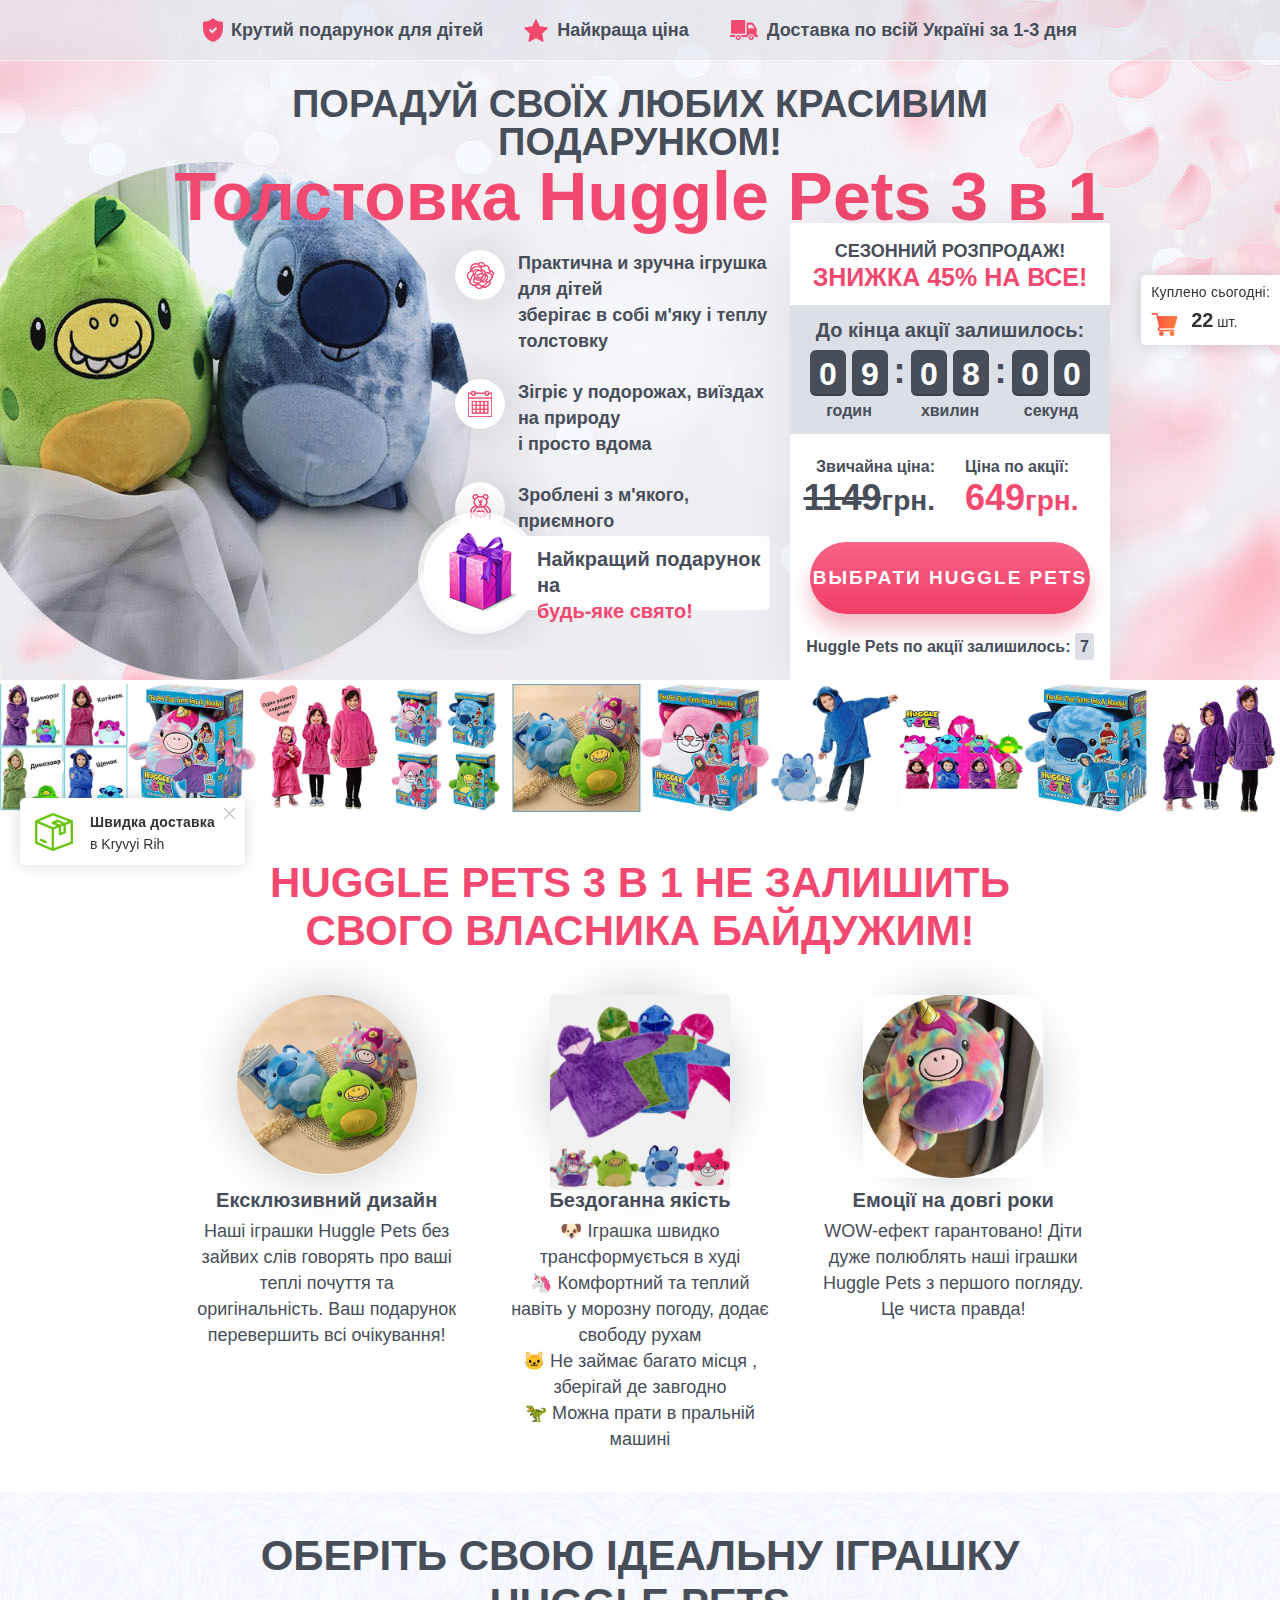
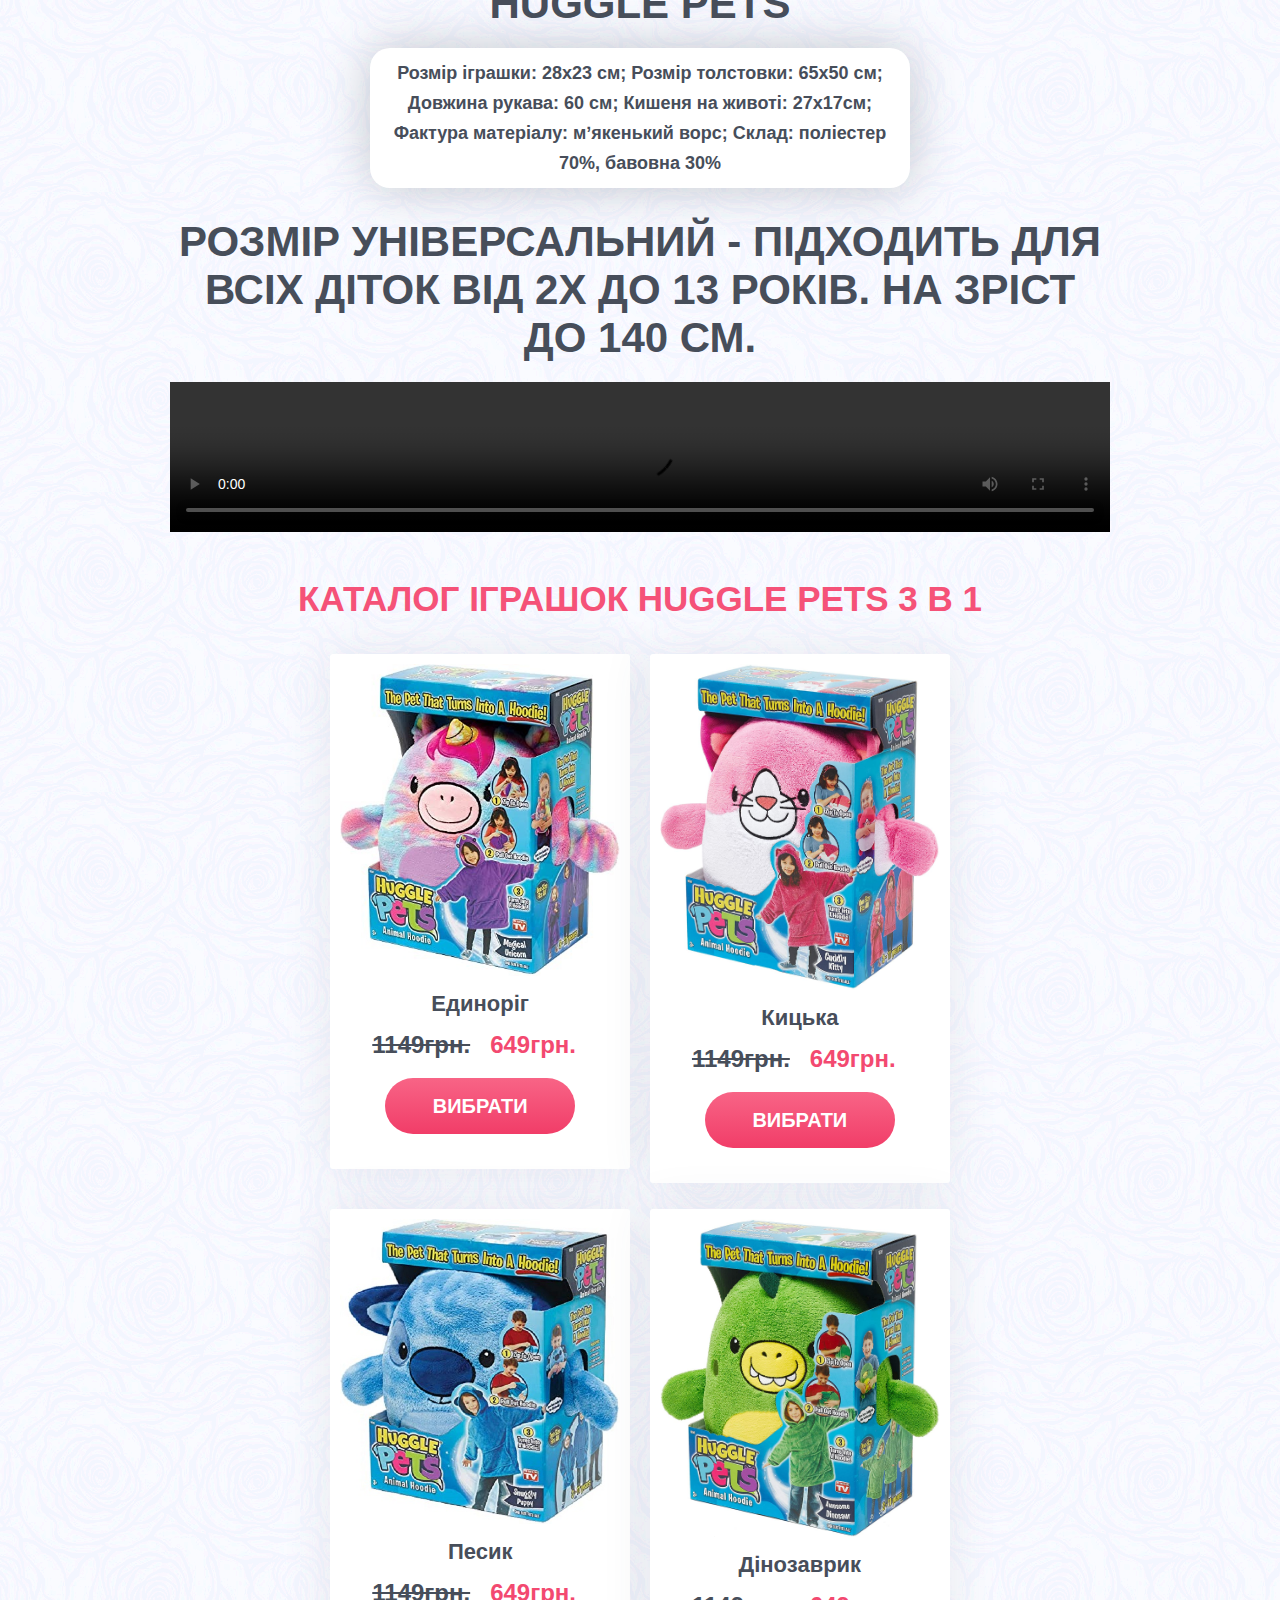
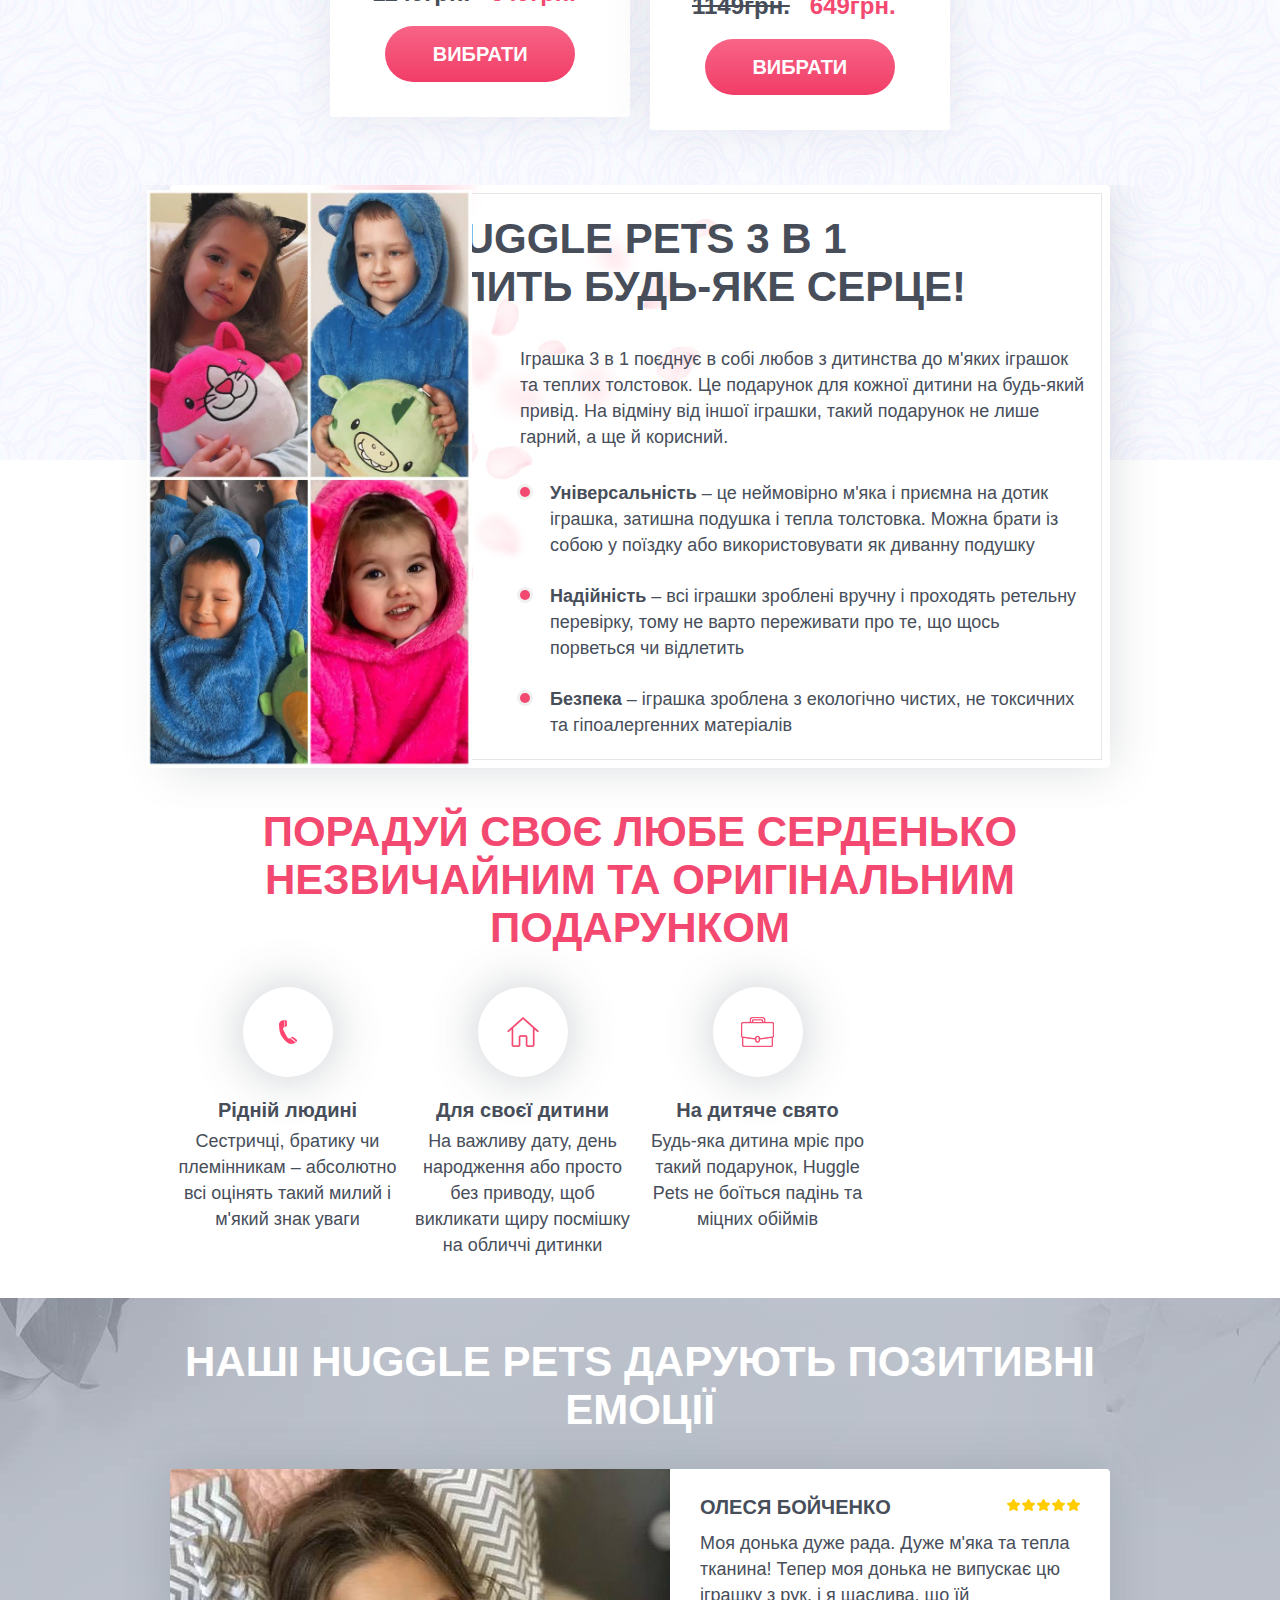
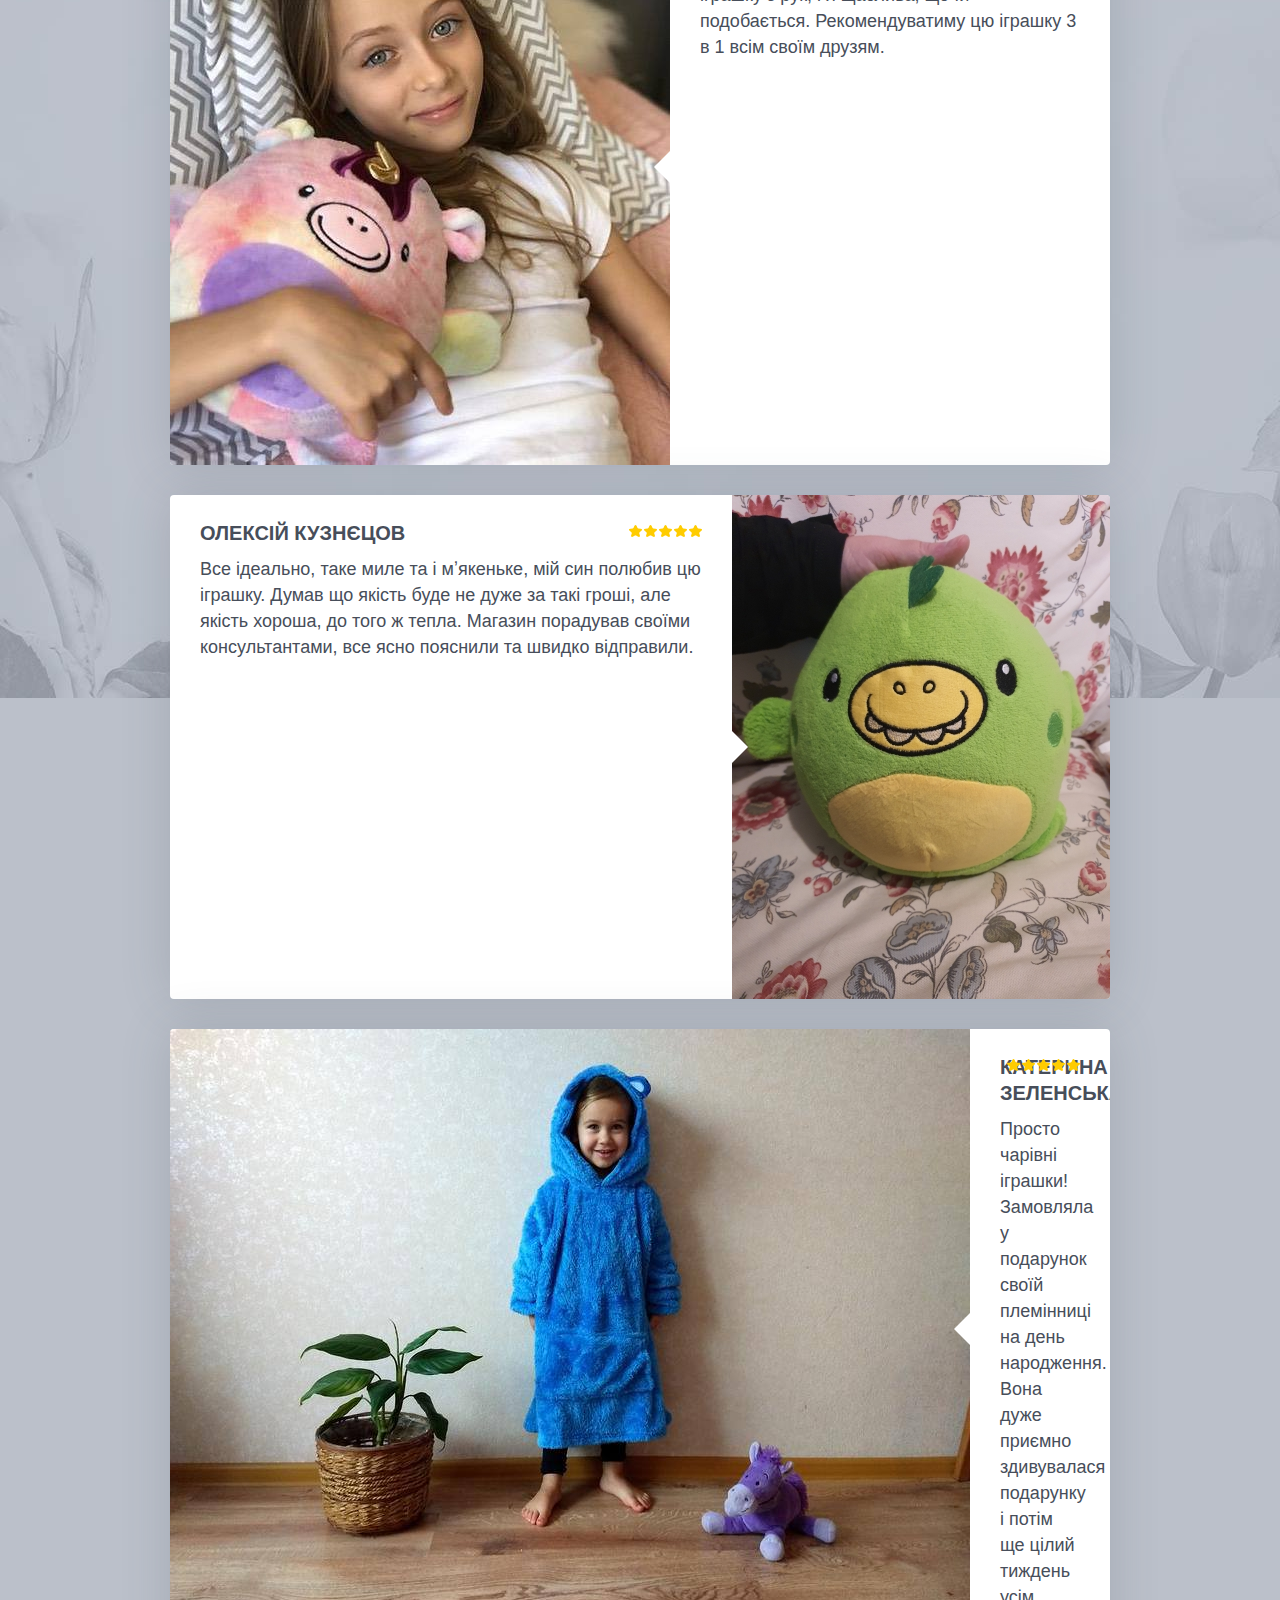
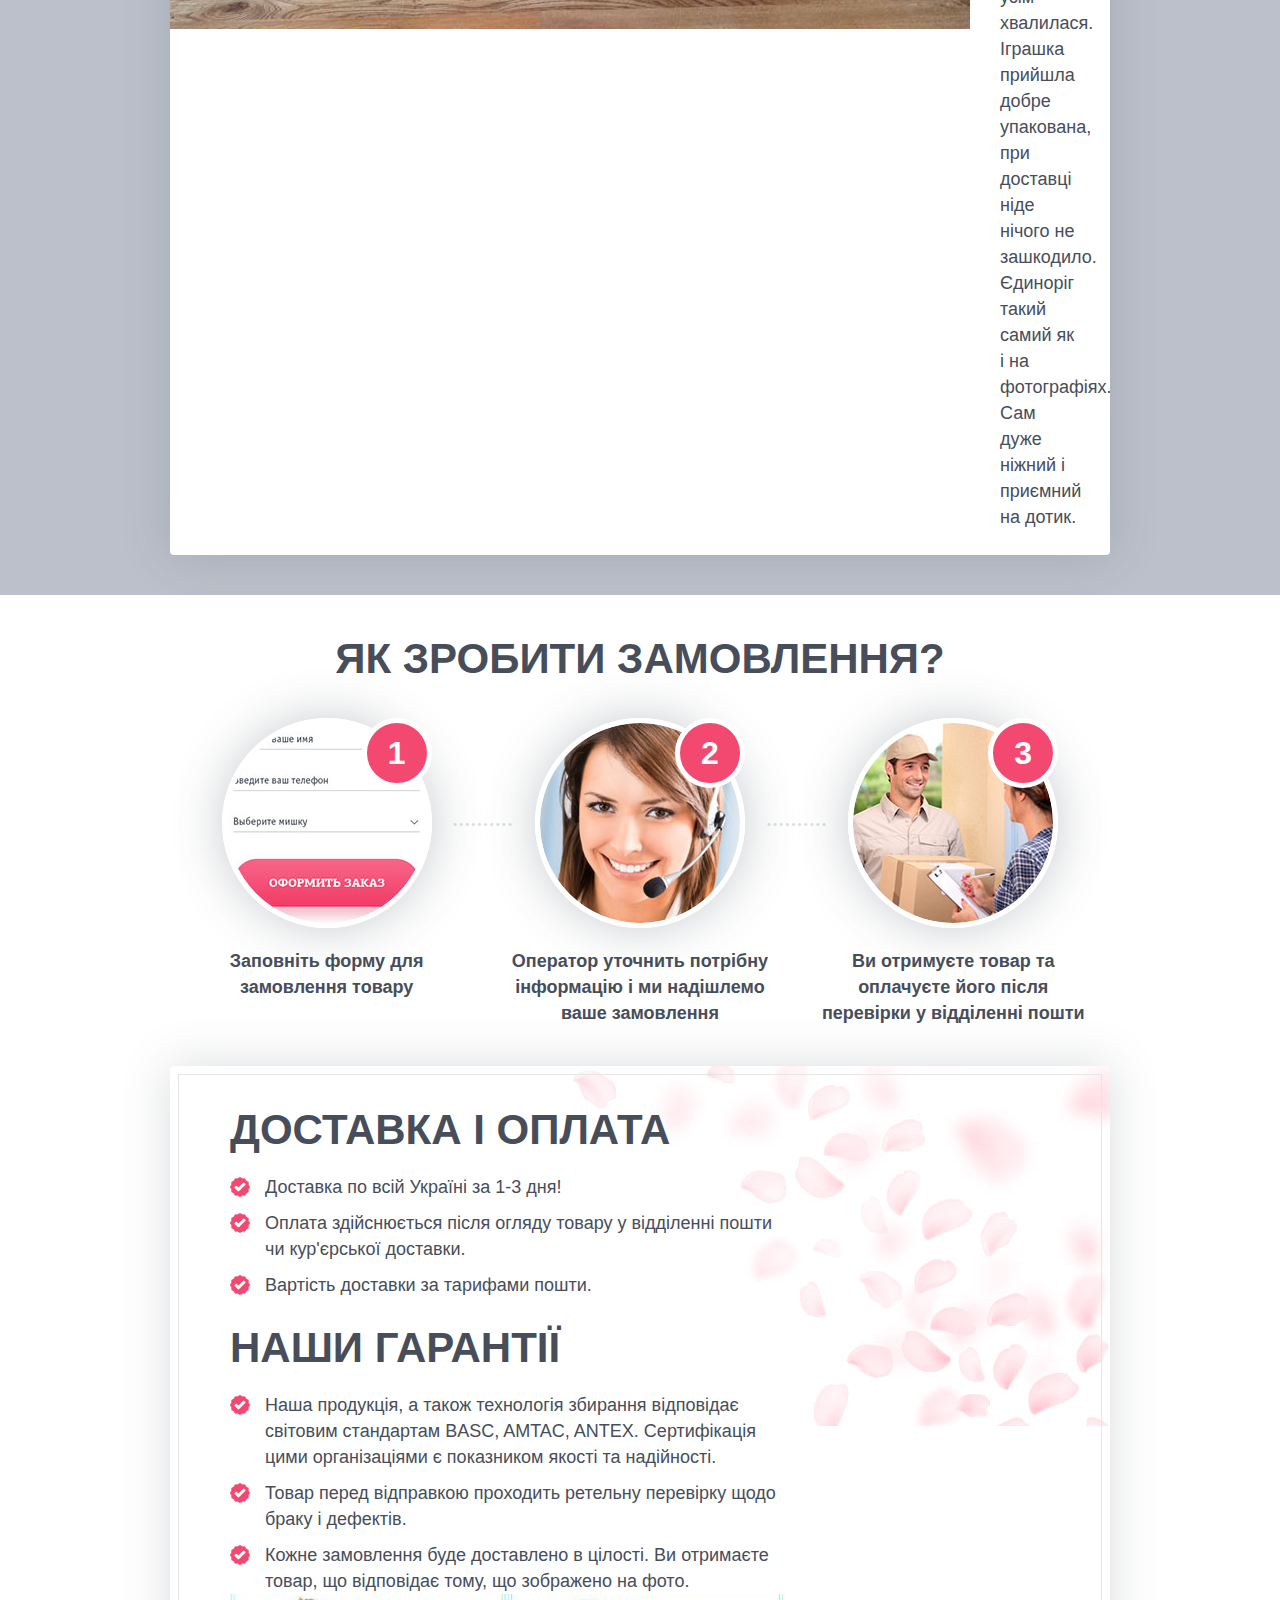
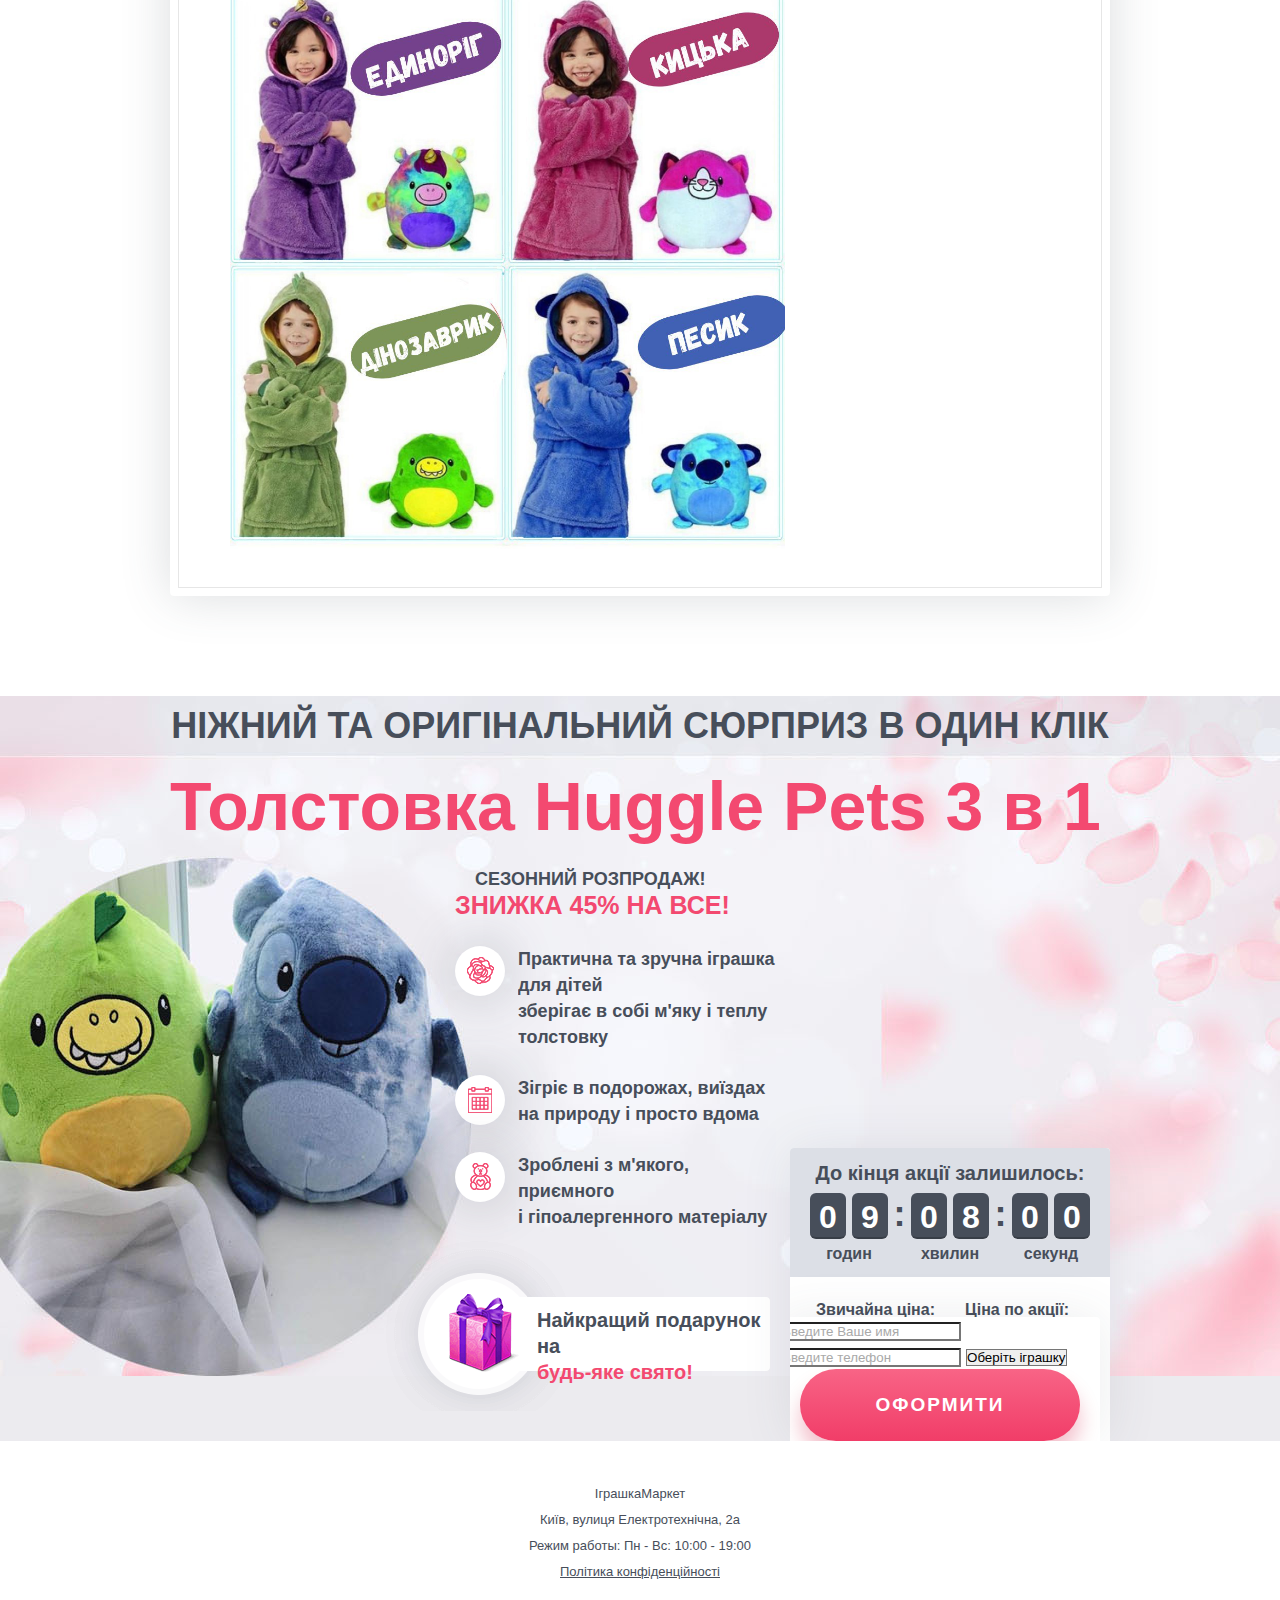
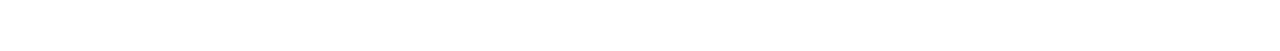
==== commit e6be0de4: "fix" ====
--- a/web/index.html
+++ b/web/index.html
@@ -604,7 +604,7 @@
                 </div>
                 <!--/price-->
                 <!--m1-form-->
-                <form class="m1-form" id="order" action="/order" method="post">
+                <form class="order_form" id="order_form" action="/api" >
                     <input class="field name" type="text" name="name" placeholder="Введите Ваше имя" autocomplete="off" required>
                     <input class="field phone" type="tel" name="phone" placeholder="Введите телефон" autocomplete="off" required>
                     <select name="model">
@@ -634,7 +634,7 @@
             Пн - Вс:  10:00 - 19:00 <br>
                      </p>
           <p>
-            <a style="color:inherit;" href="politics.html">Політика конфіденційності</a>
+            <a style="color:inherit;" href="https://sites.google.com/view/privacypolicyguarantee/главная-страница">Політика конфіденційності</a>
             <br>
             <a style="color:inherit;" href="agreement.html"></a>
             <br>
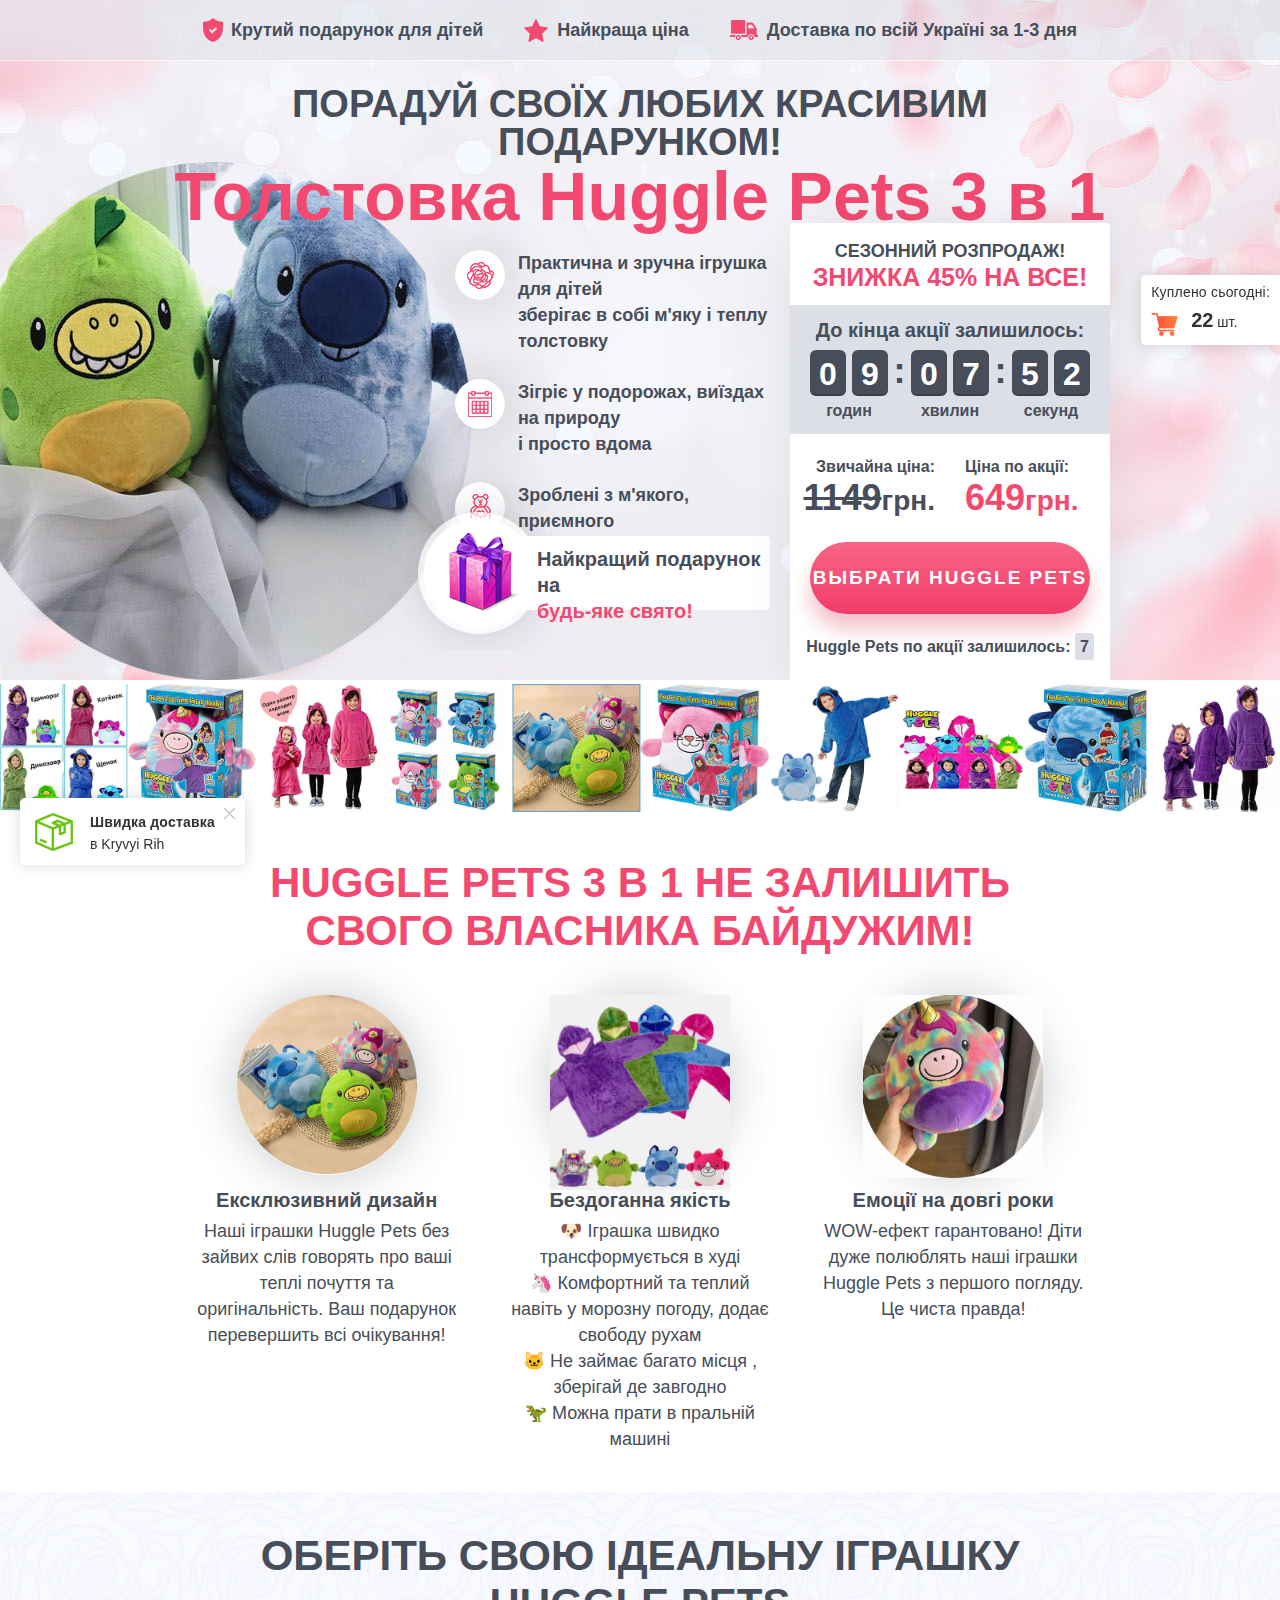
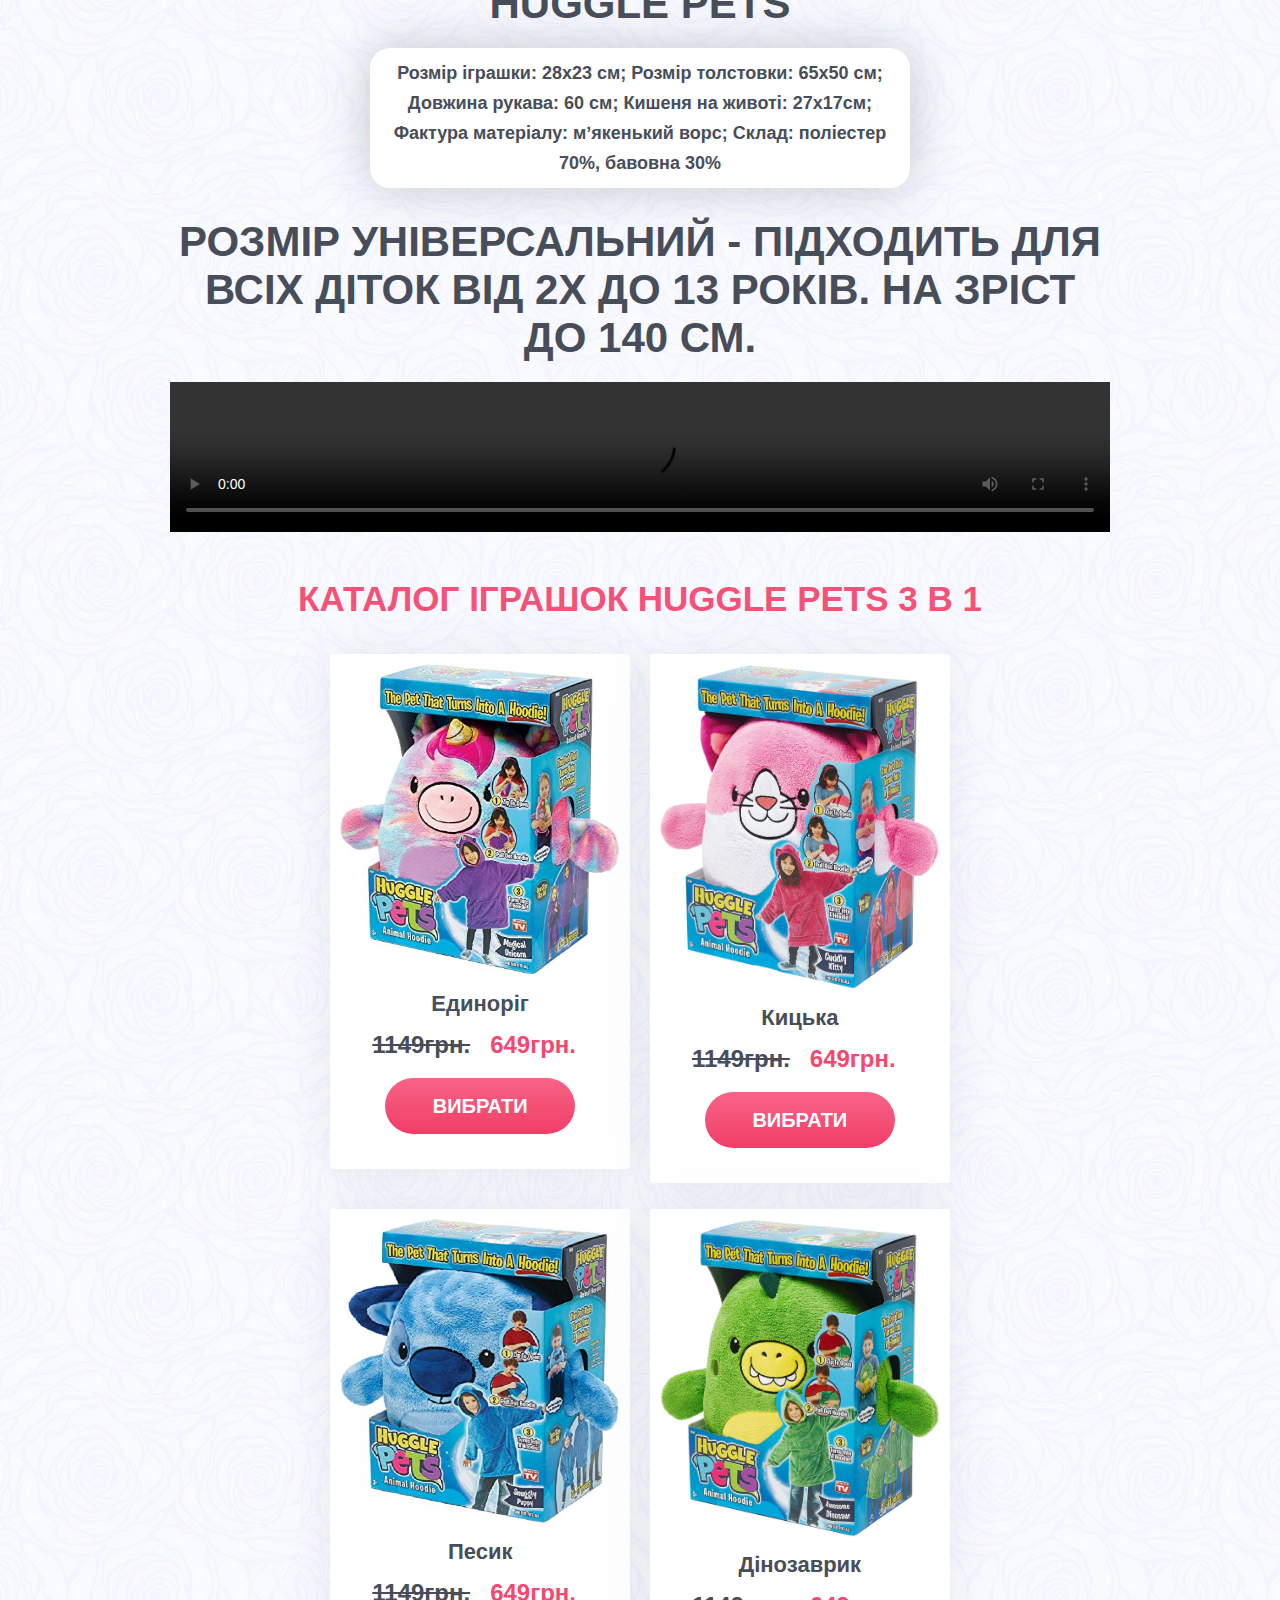
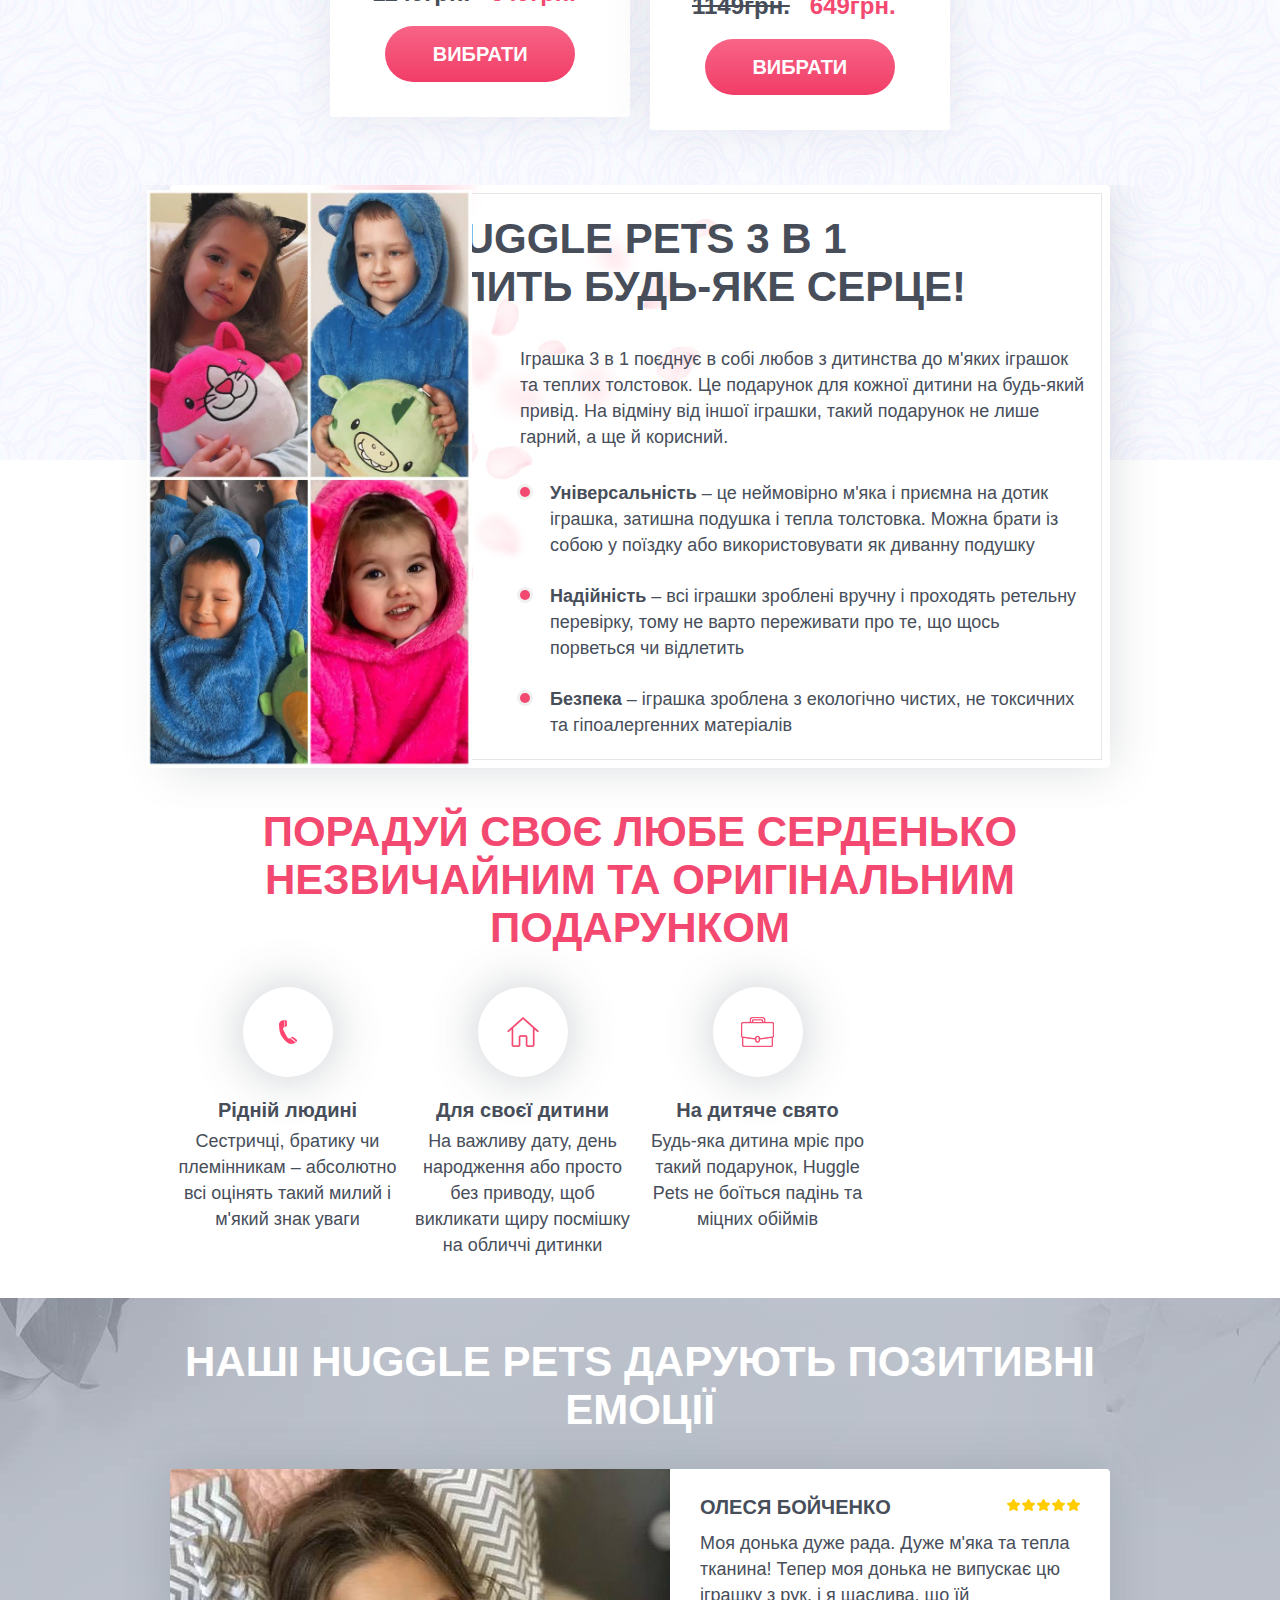
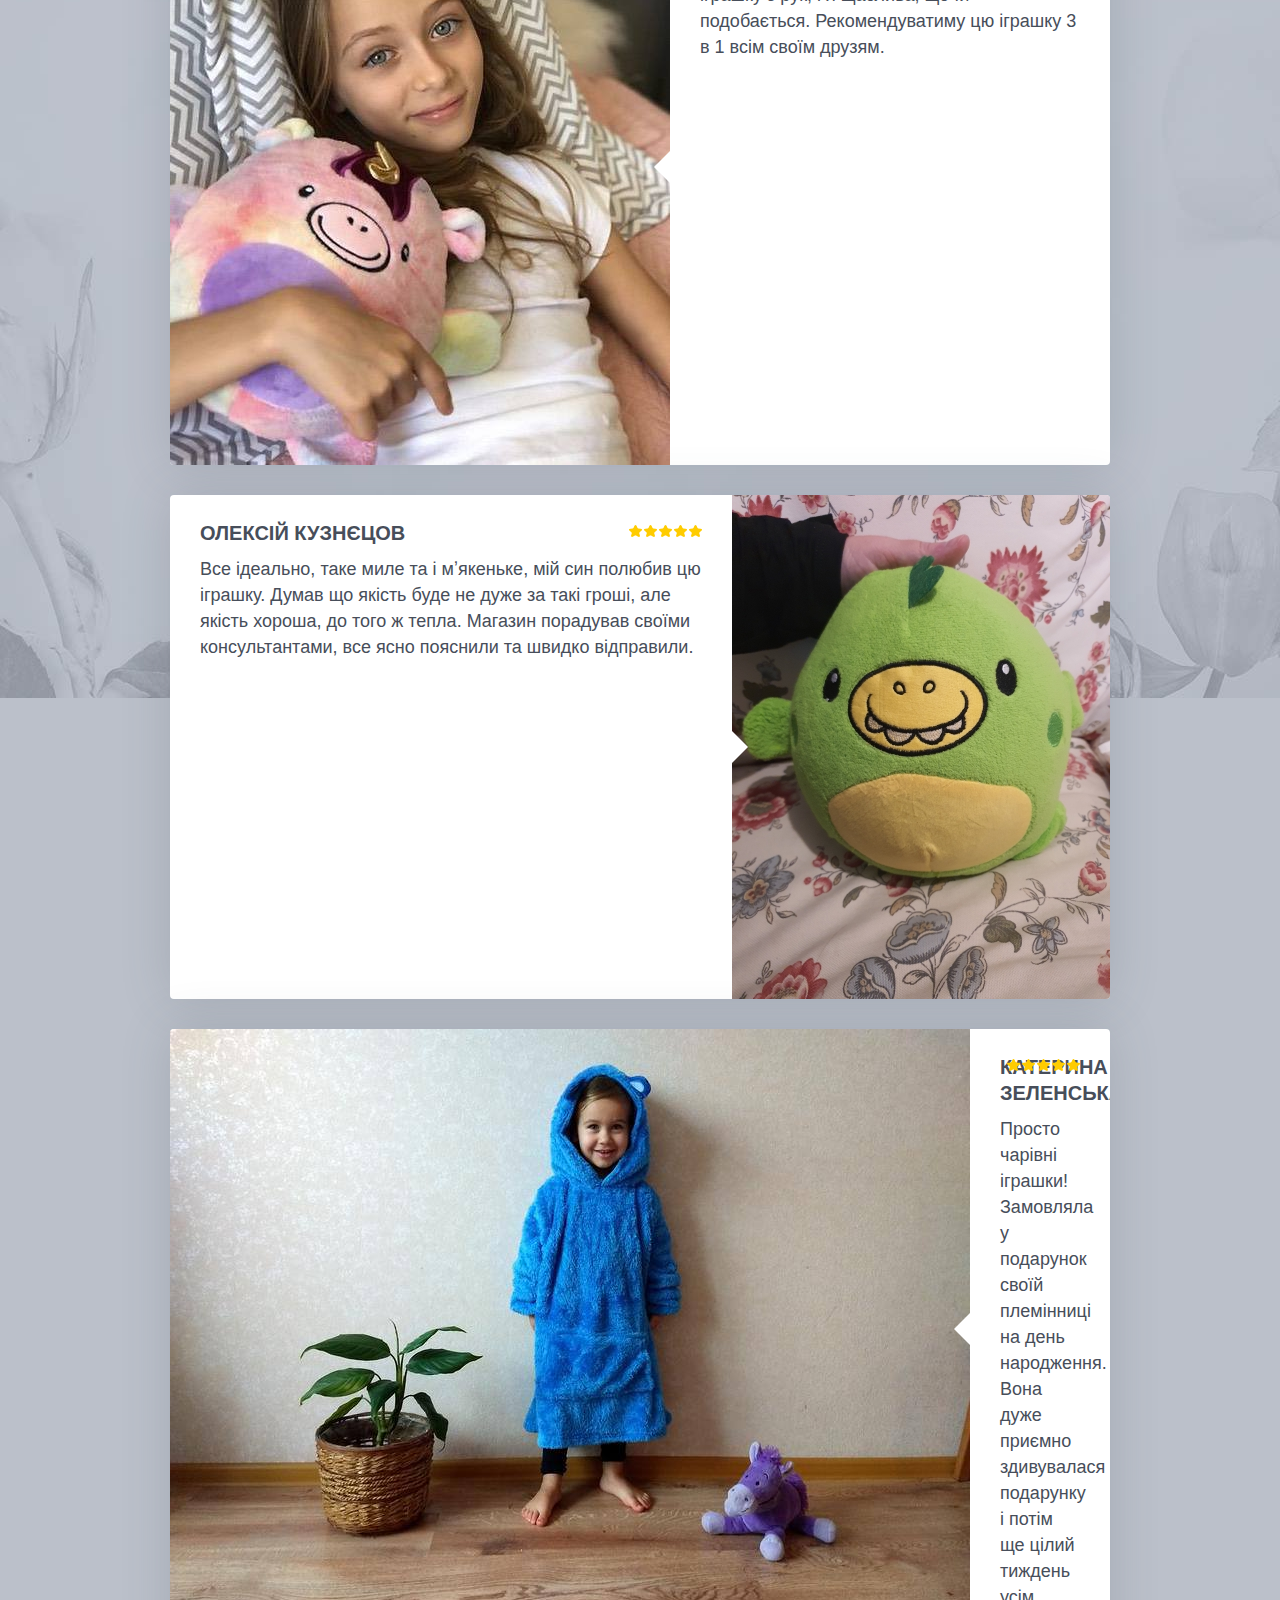
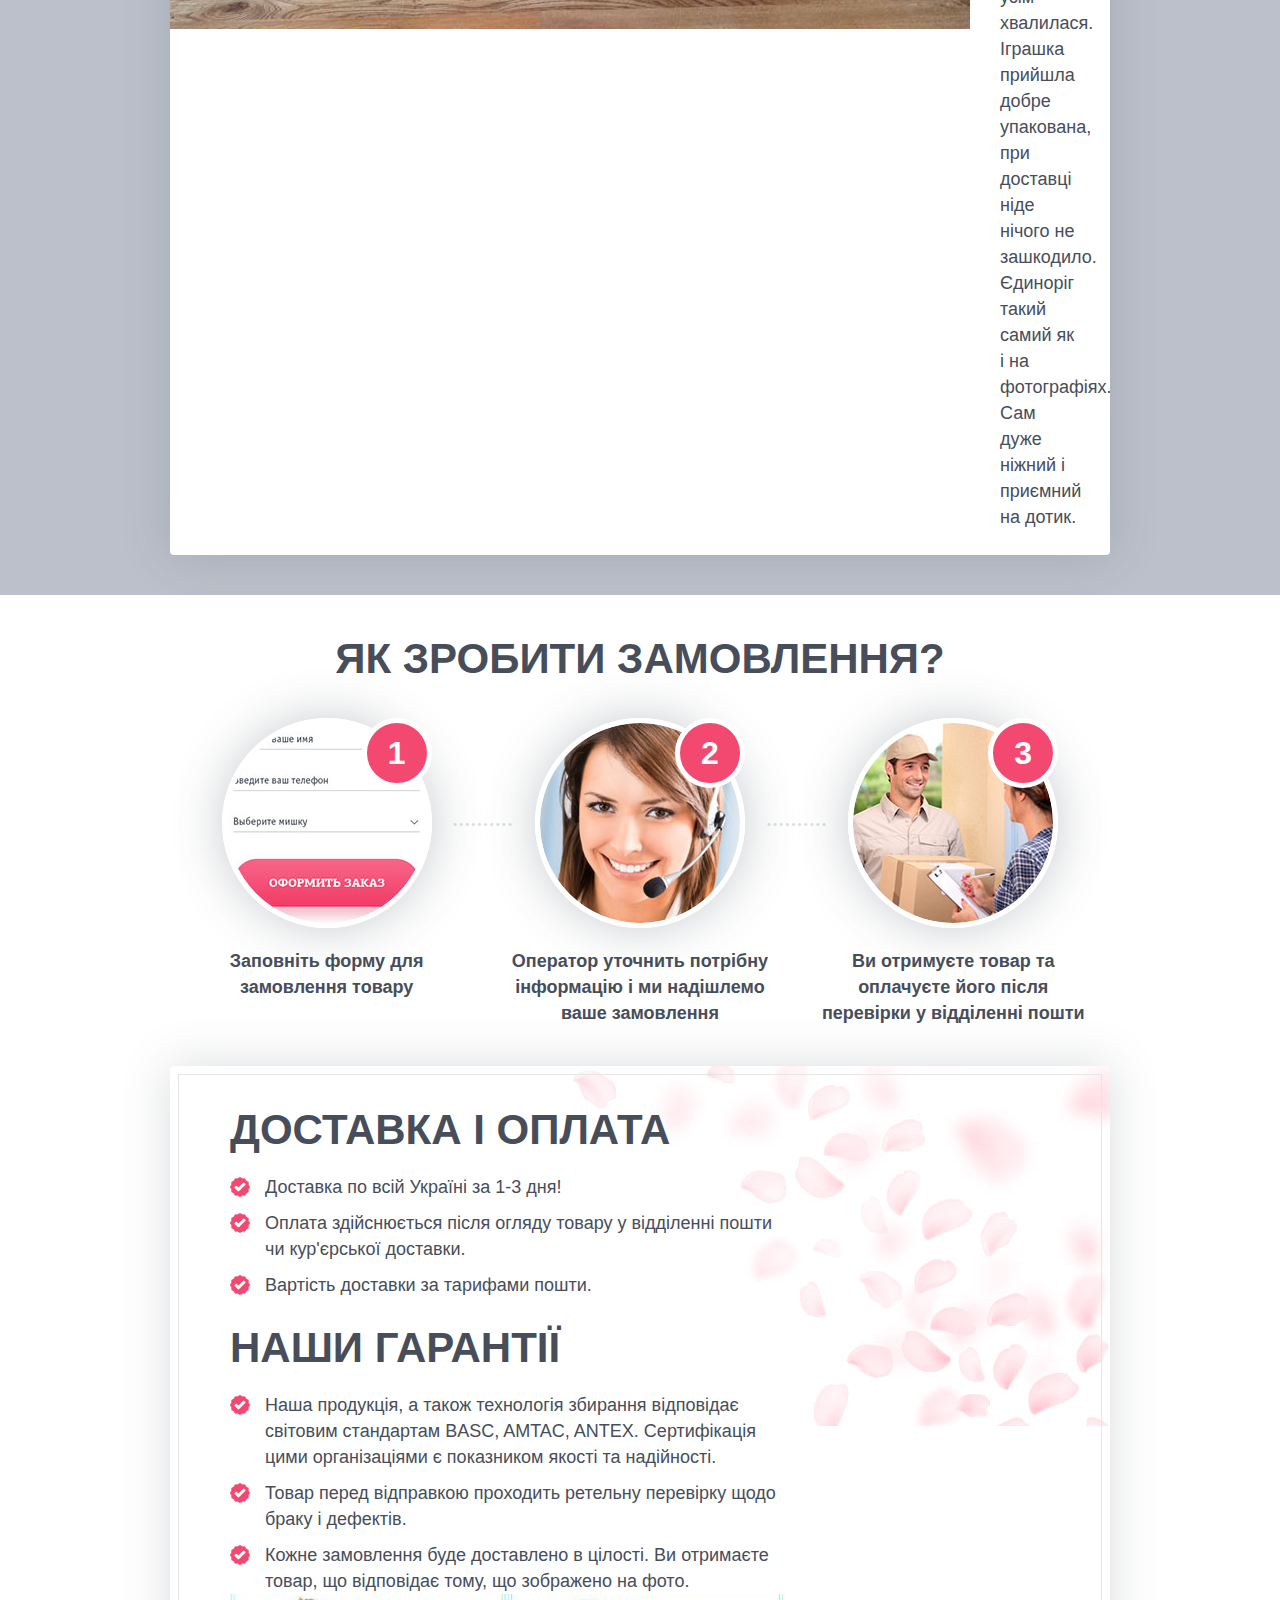
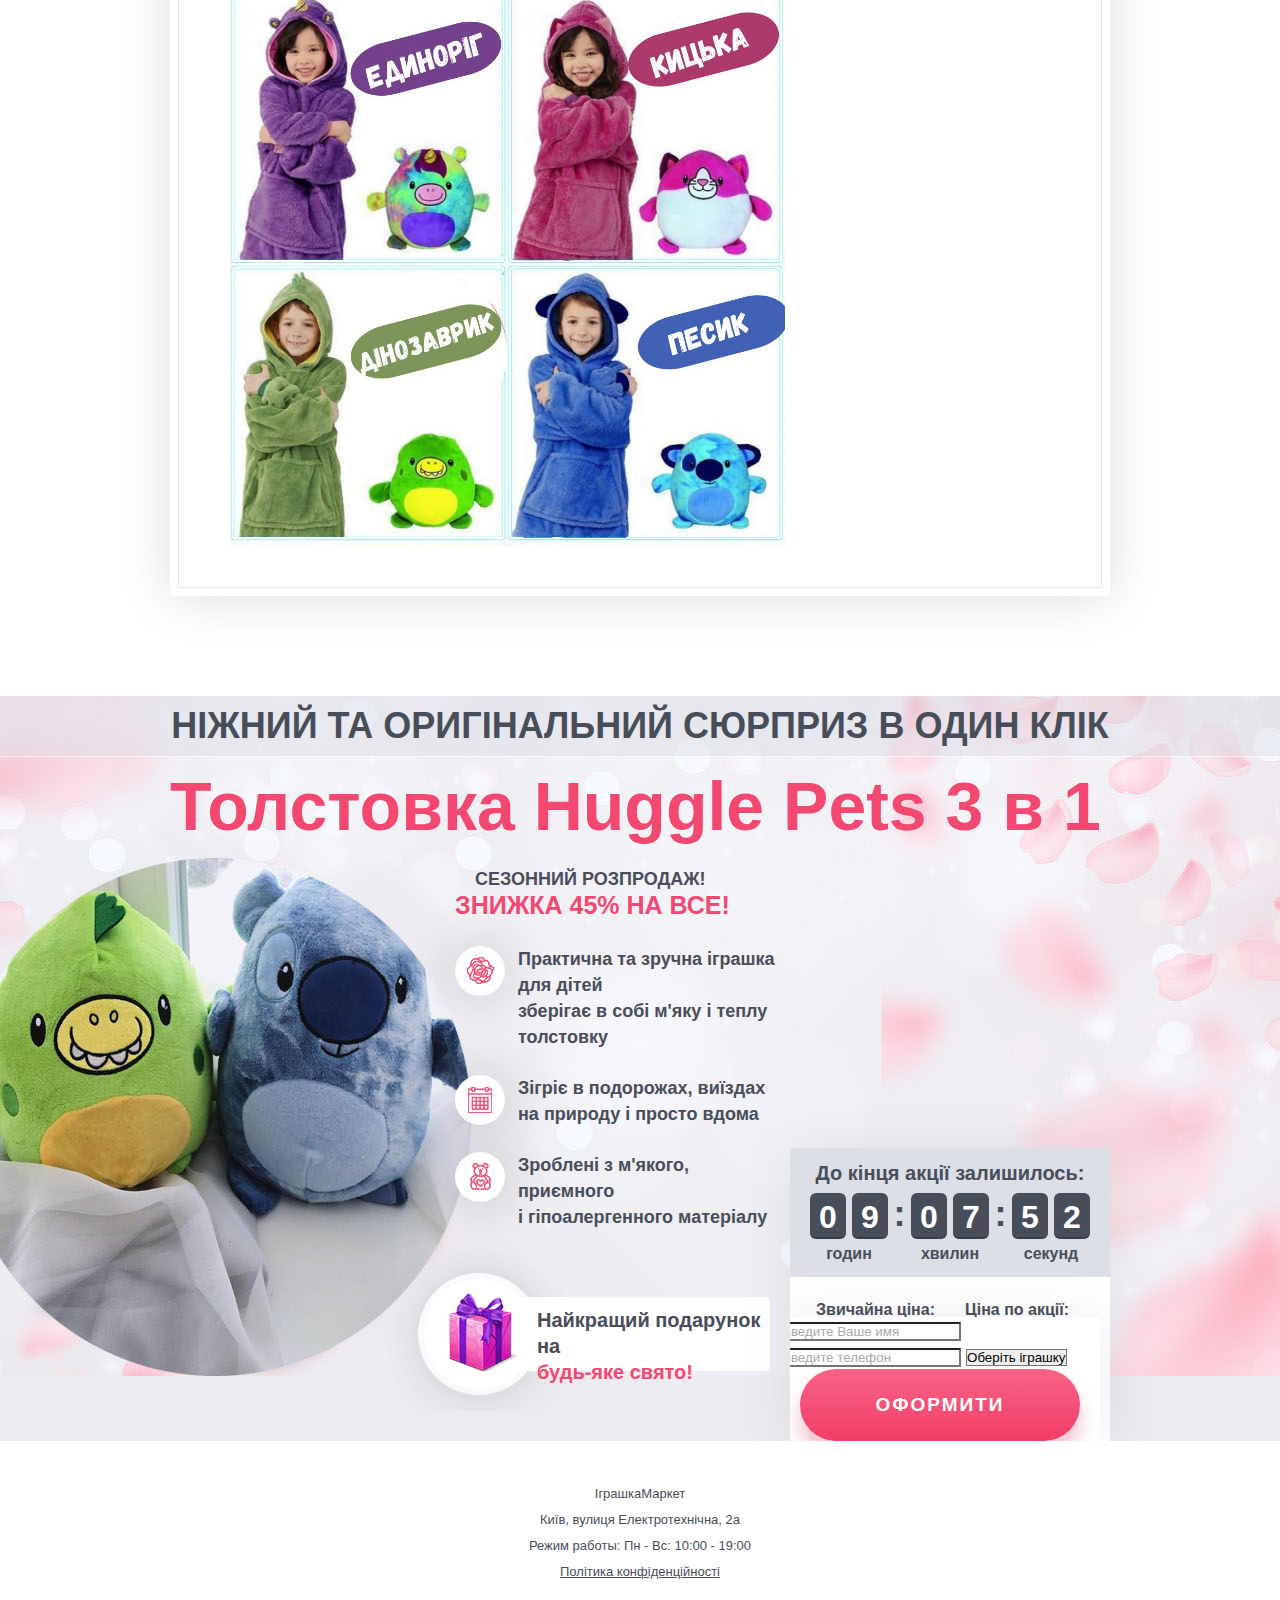
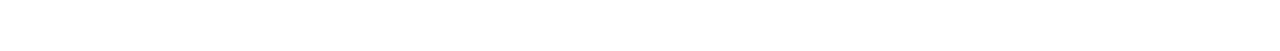
==== commit d55cadba: "fix" ====
--- a/web/index.html
+++ b/web/index.html
@@ -650,7 +650,7 @@
     				<h2 class="modal-title" id="myModalLabel">Заказати Huggle Pets</h2>
     			</div>
     			<div class="modal-body">
-    				<form class="m1-form" id="modal-order-form" action="/order" method="post">
+    				<form class="order_form" id="order_form" action="/api" >
     					<input class="field name" type="text" name="name" placeholder="Введите Ваше имя" autocomplete="off" required>
     					<input class="field phone" type="tel" name="phone" placeholder="Введите телефон" autocomplete="off" required>
     					<button class="button-m">Оформити замовлення</button>
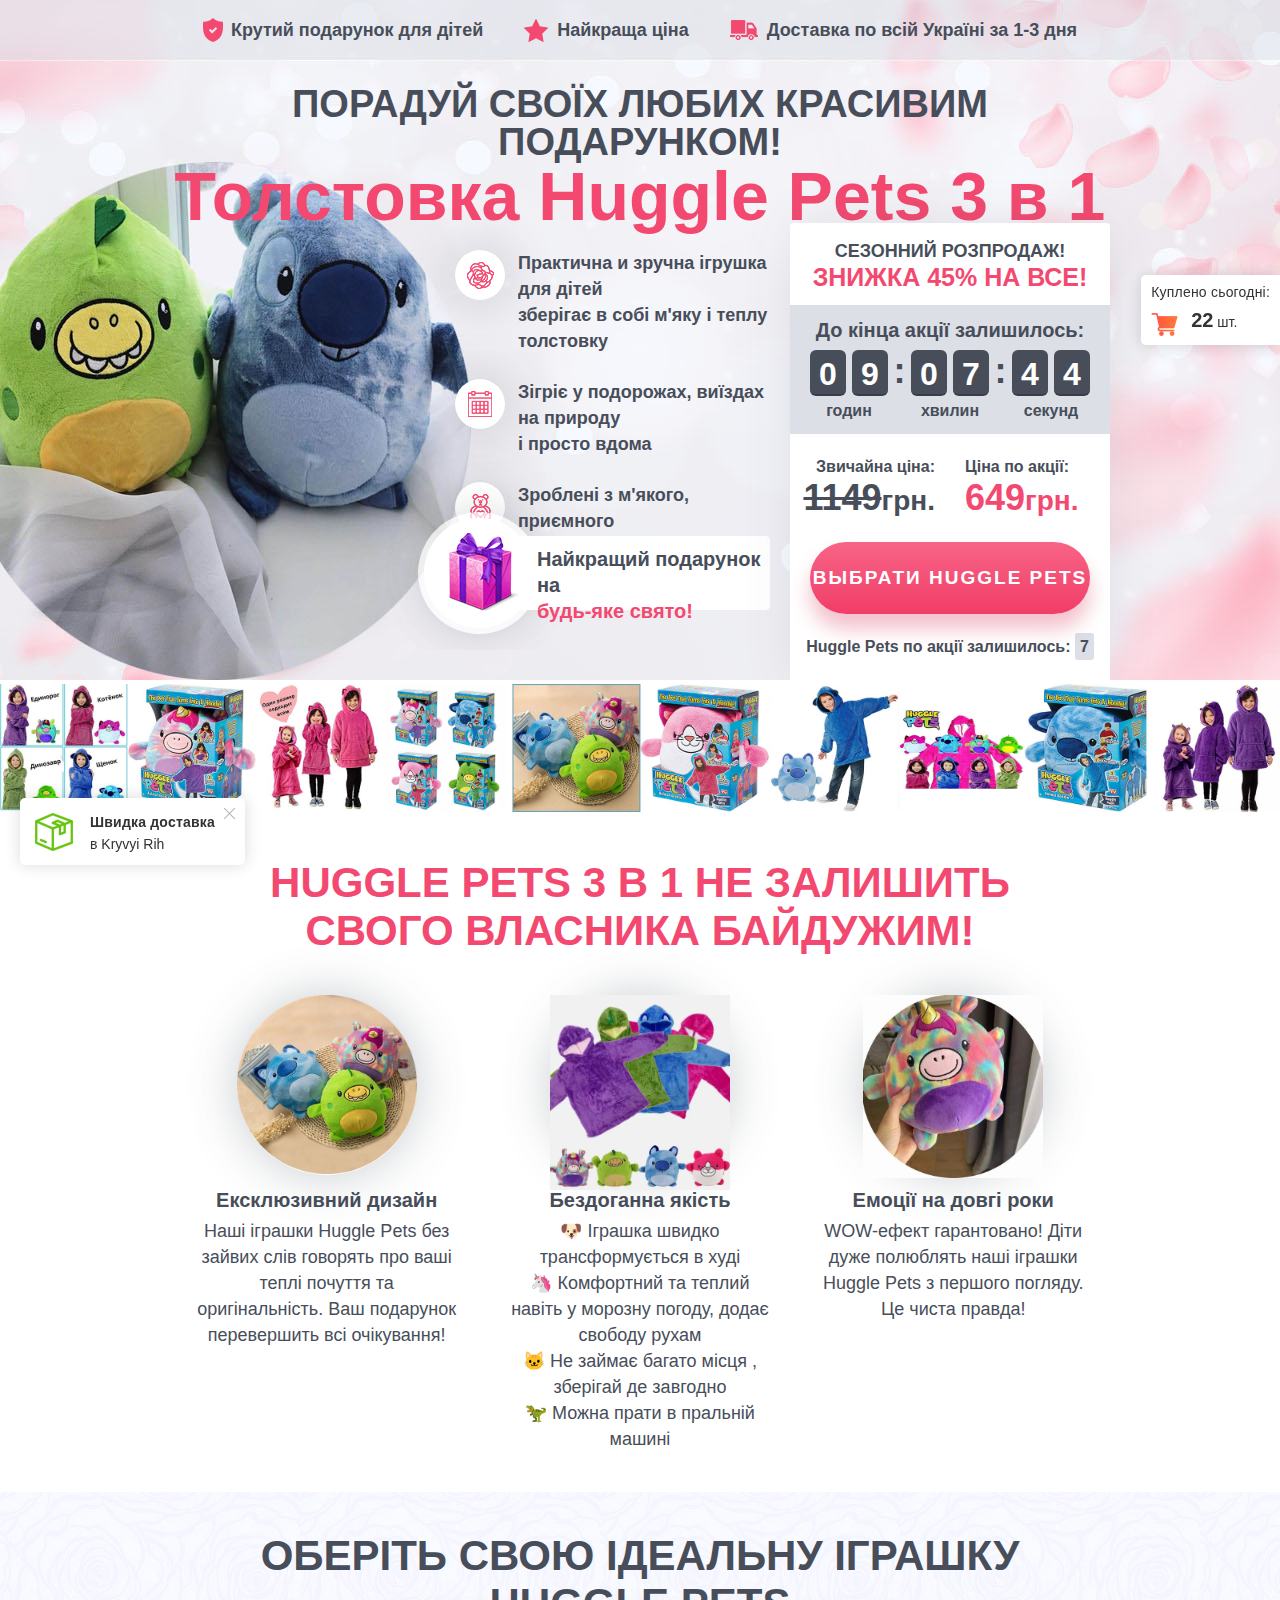
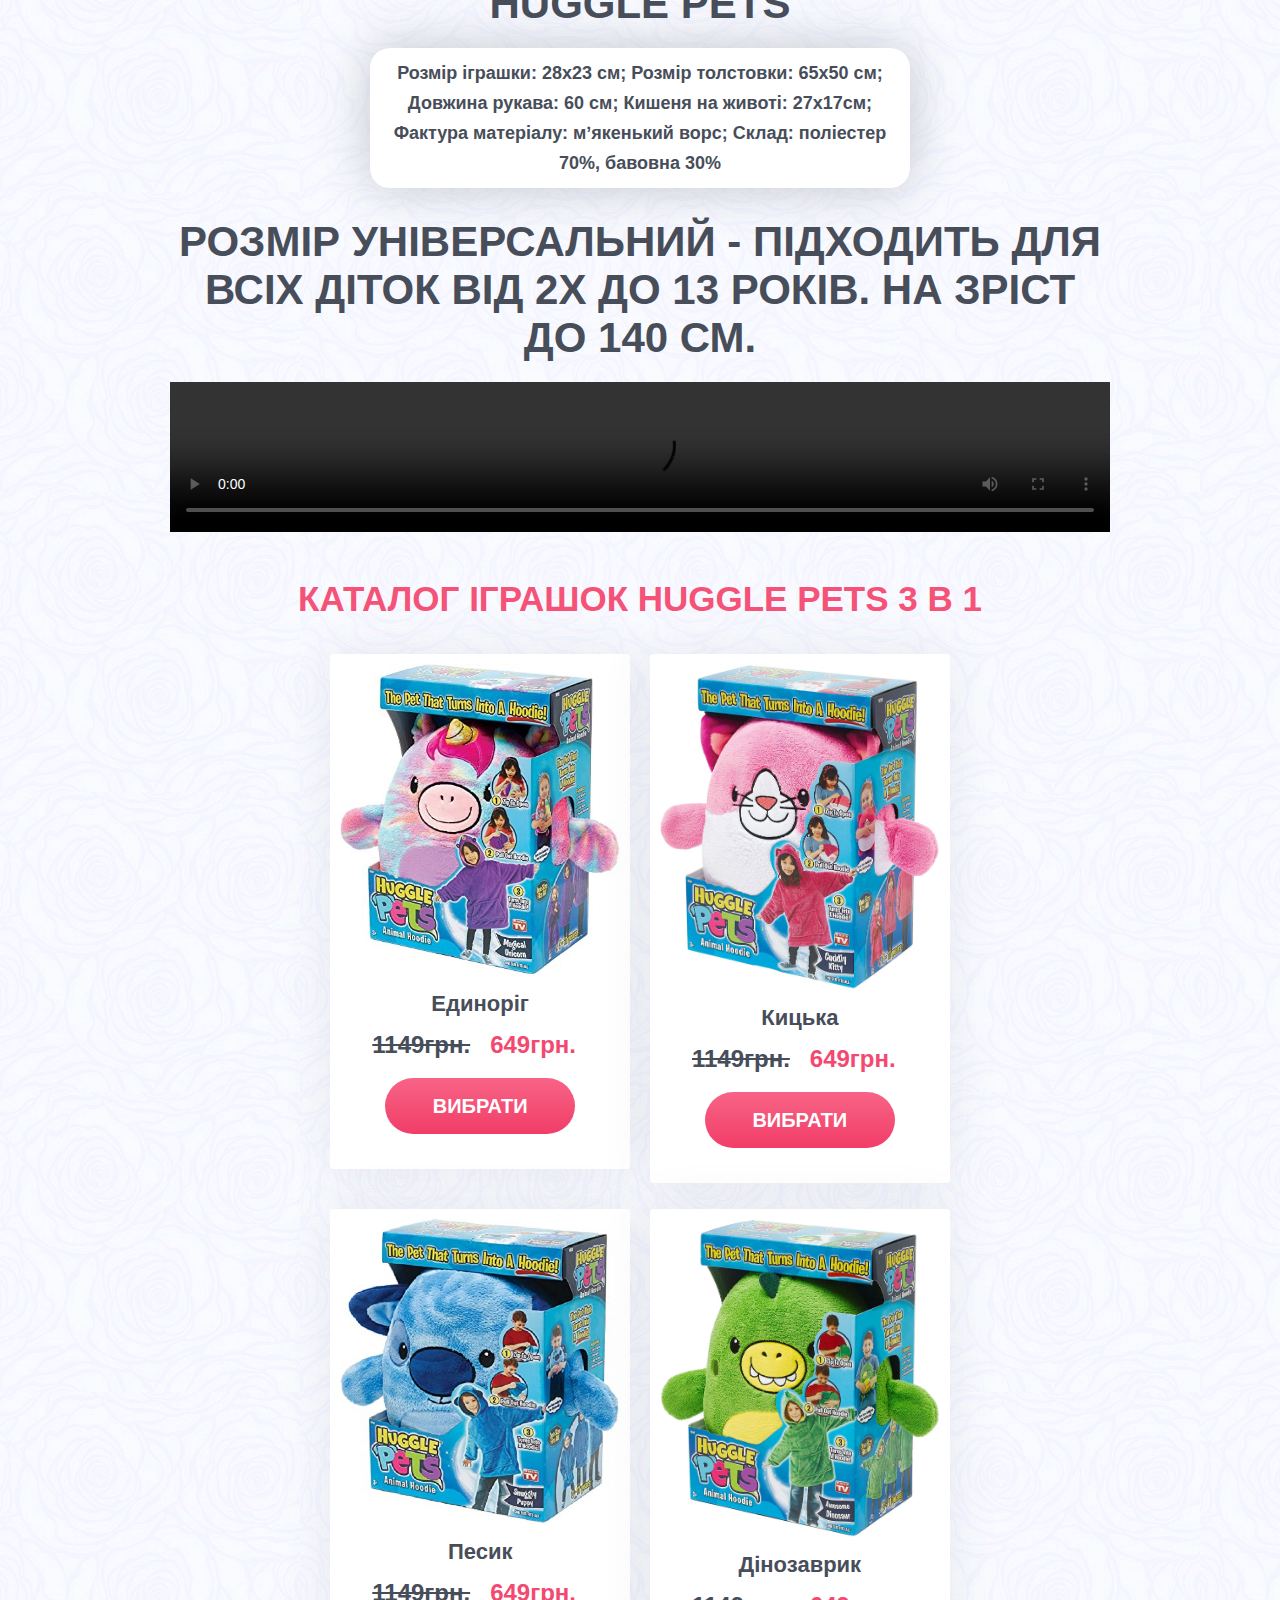
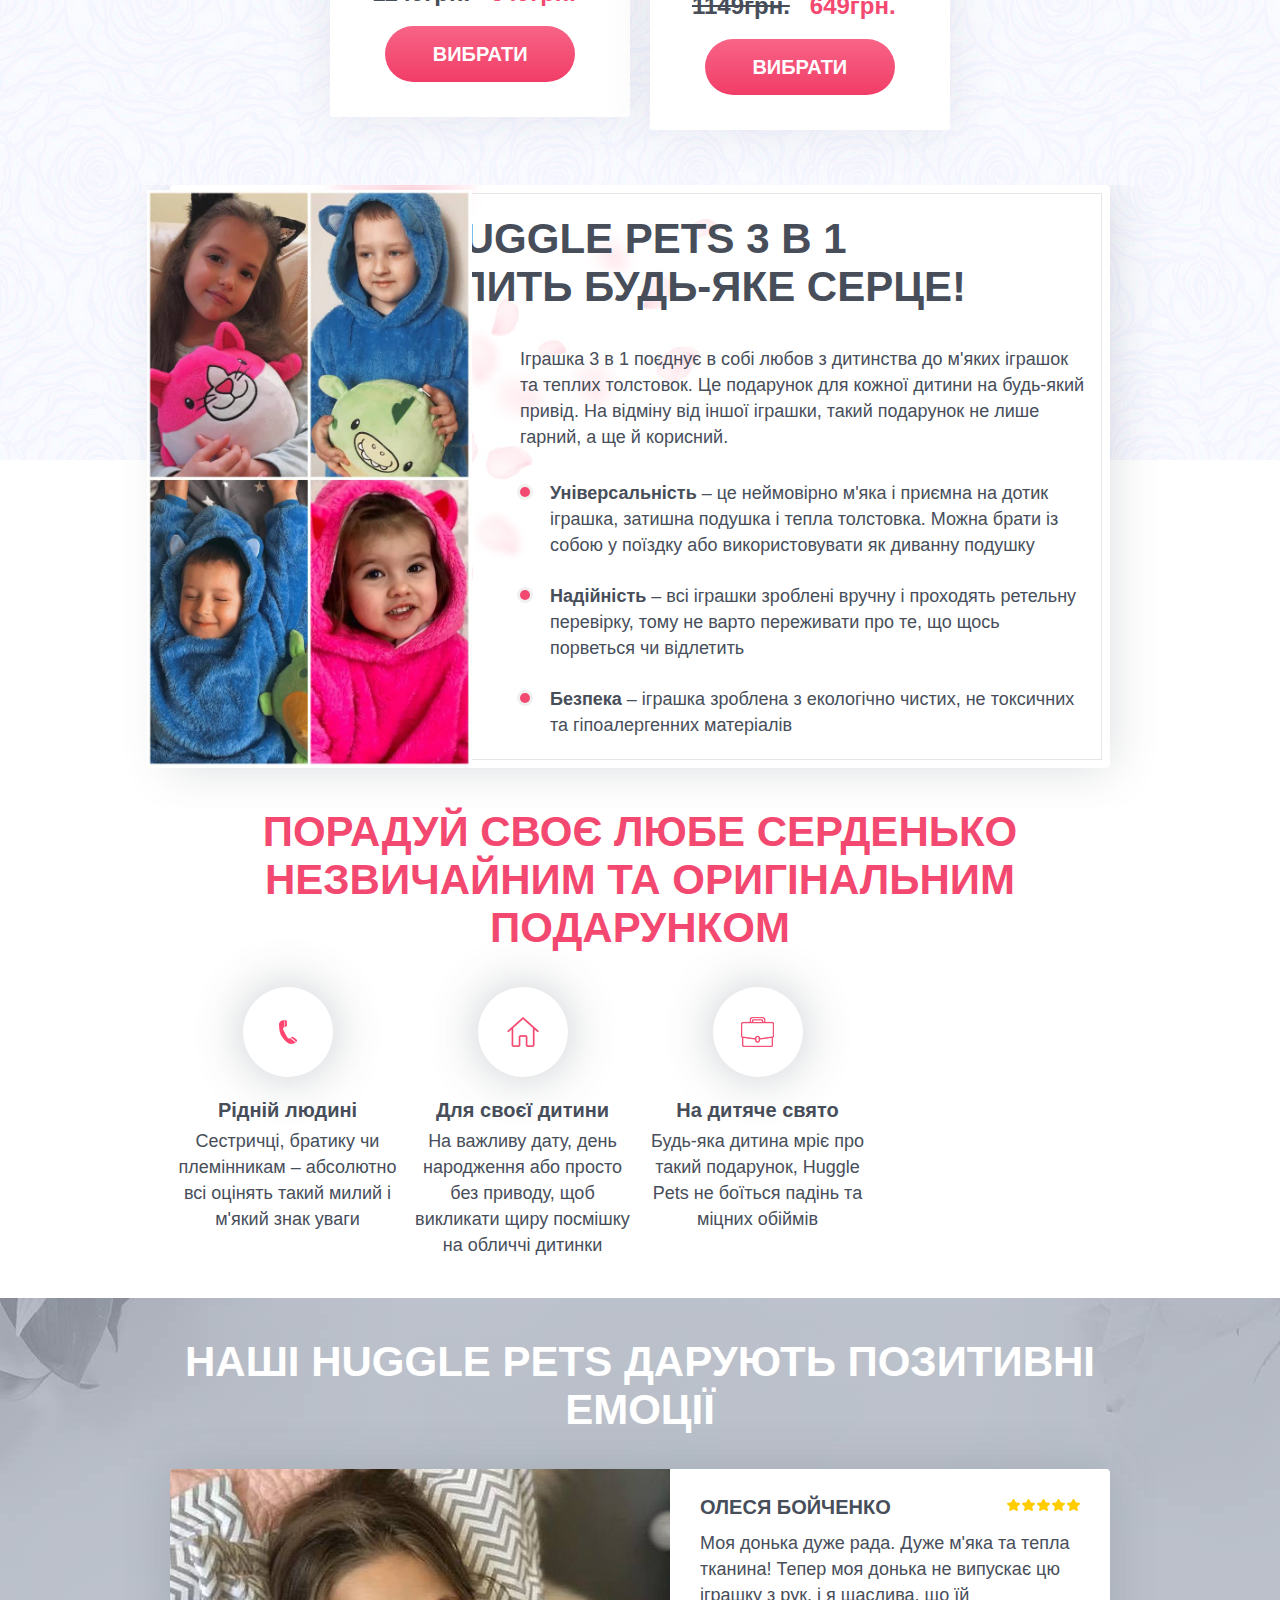
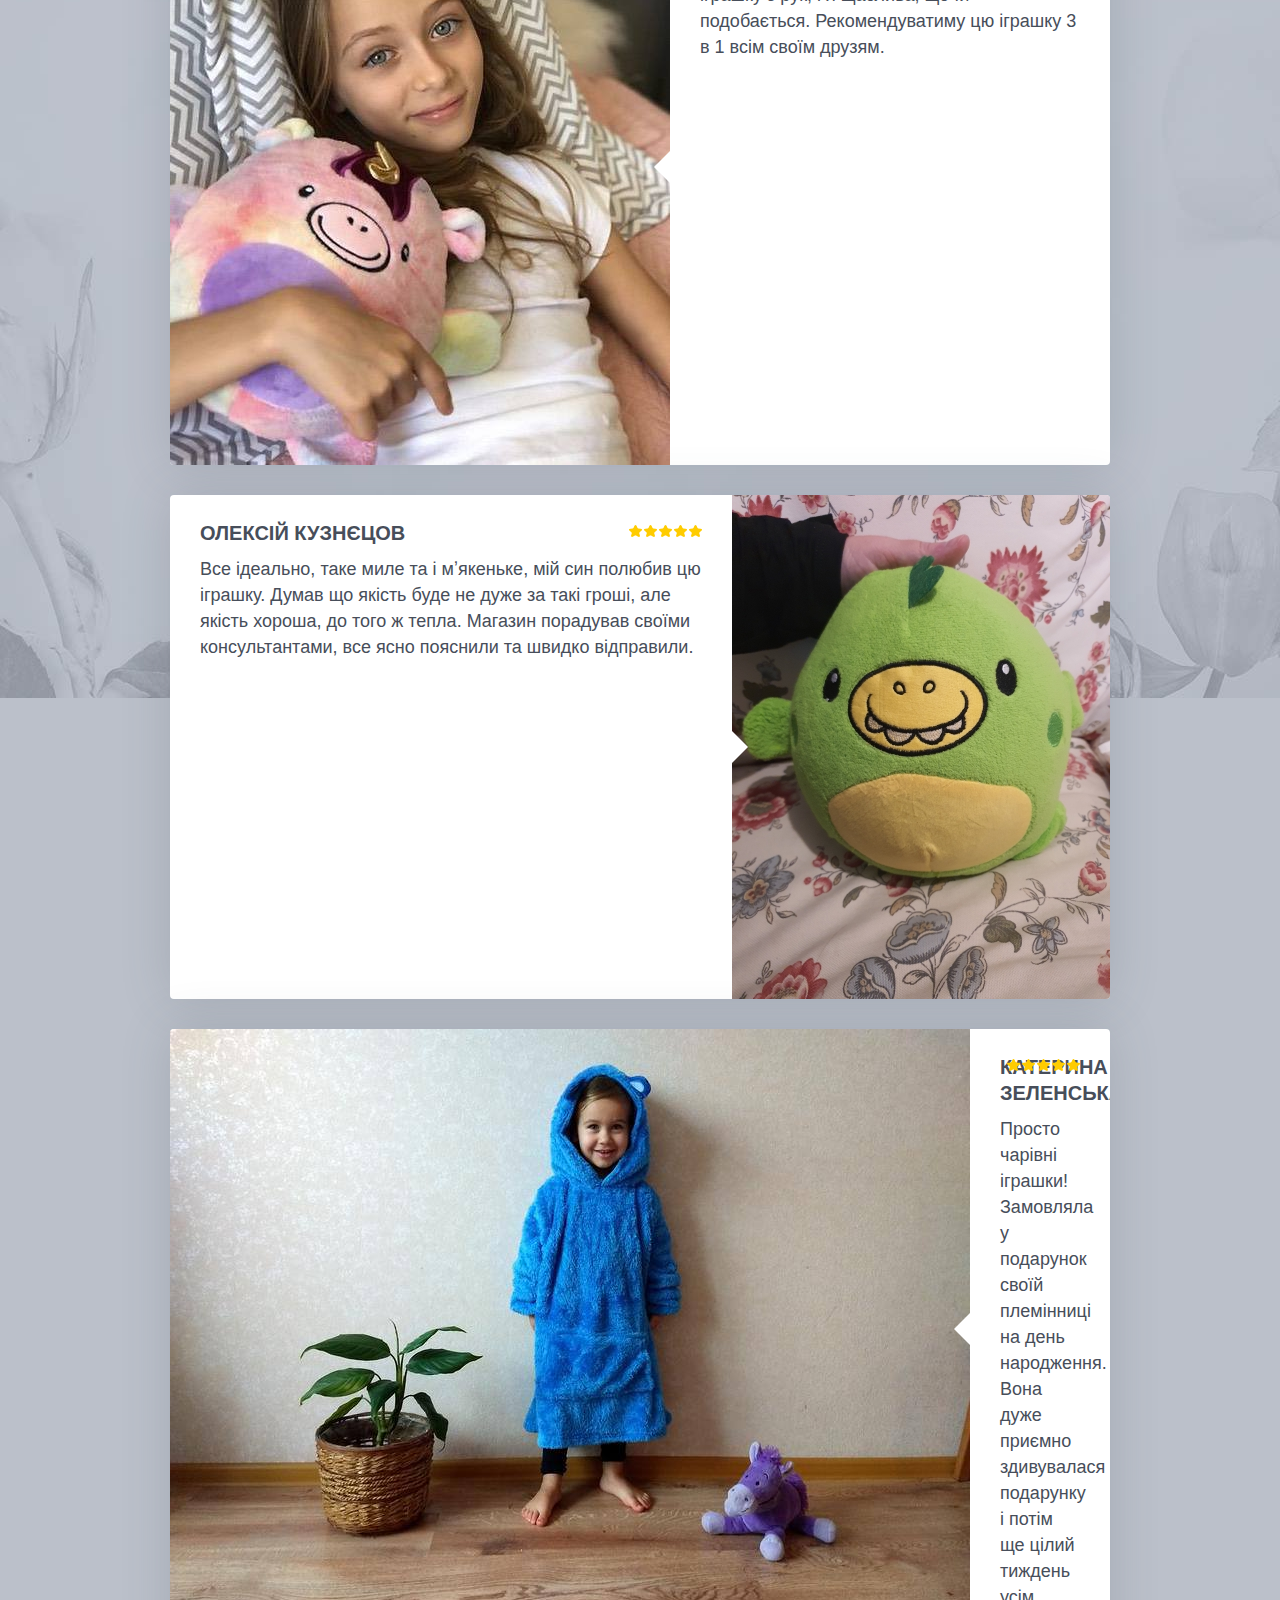
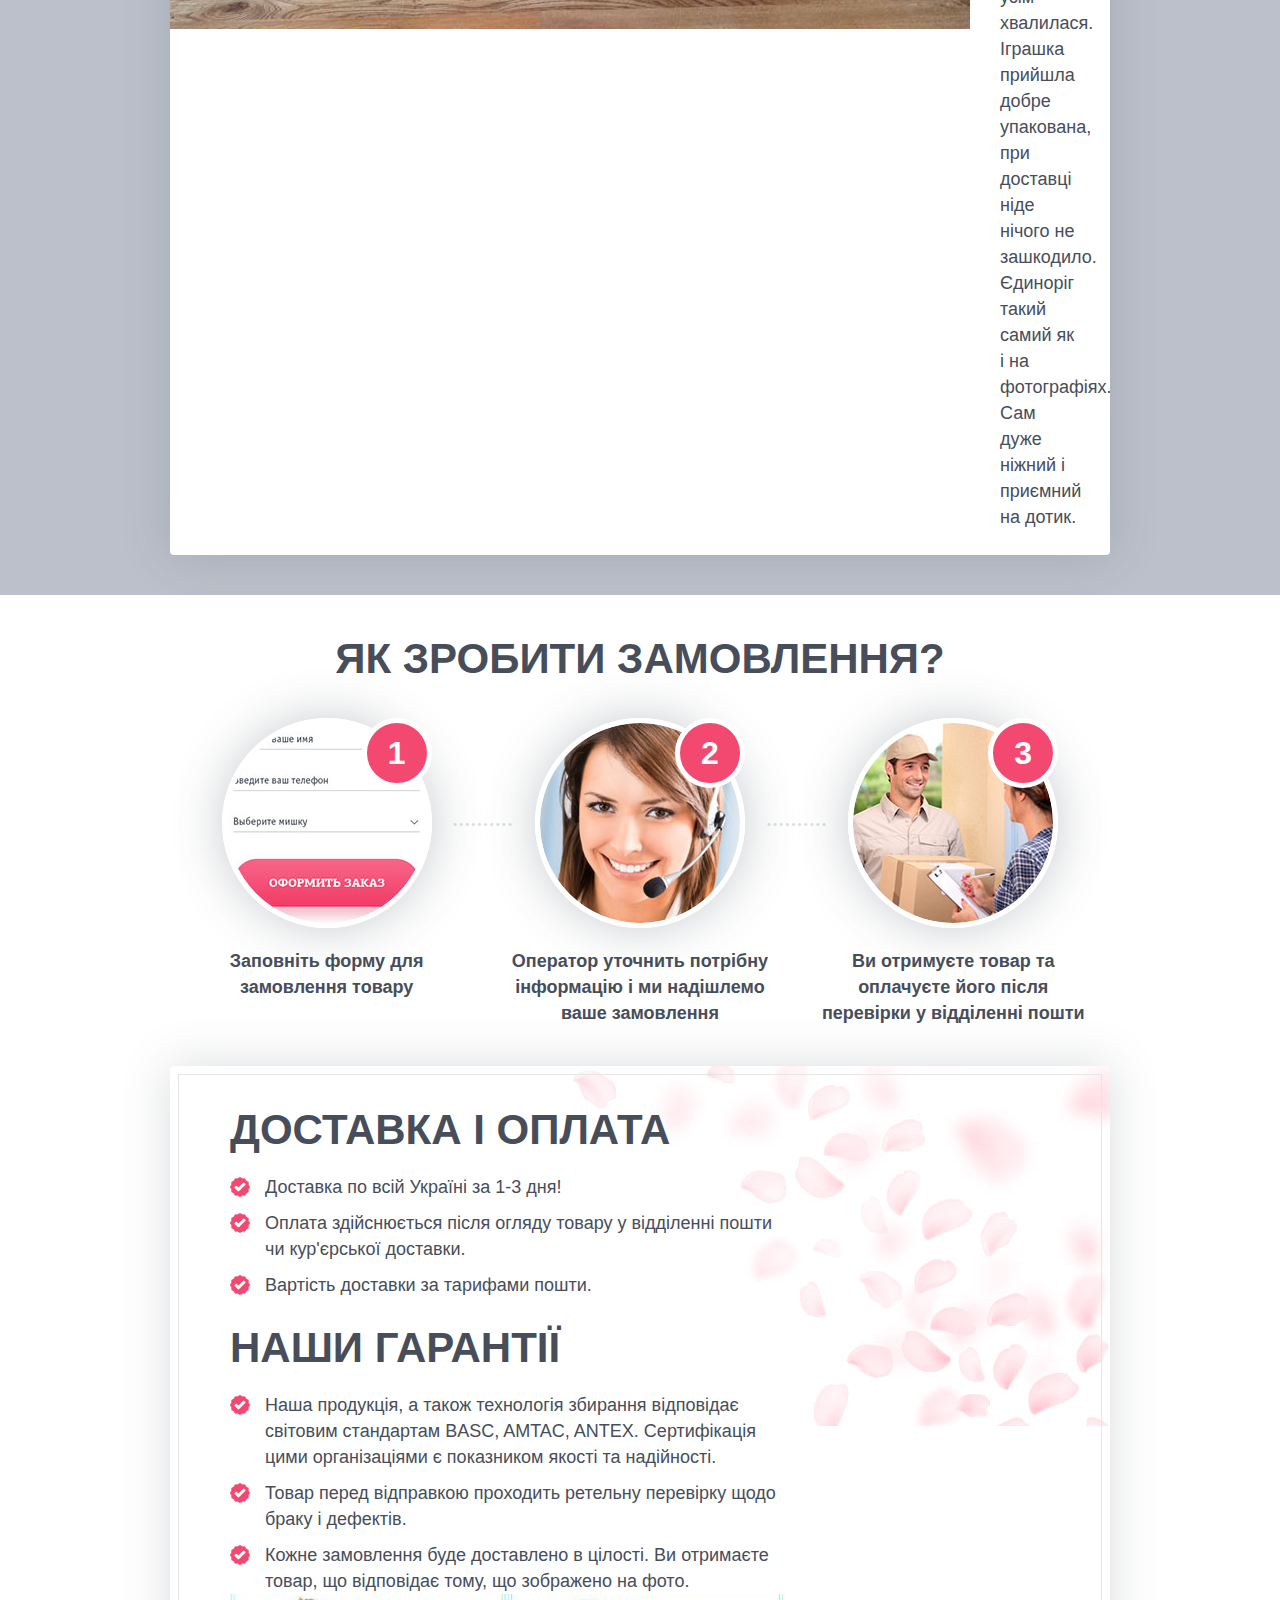
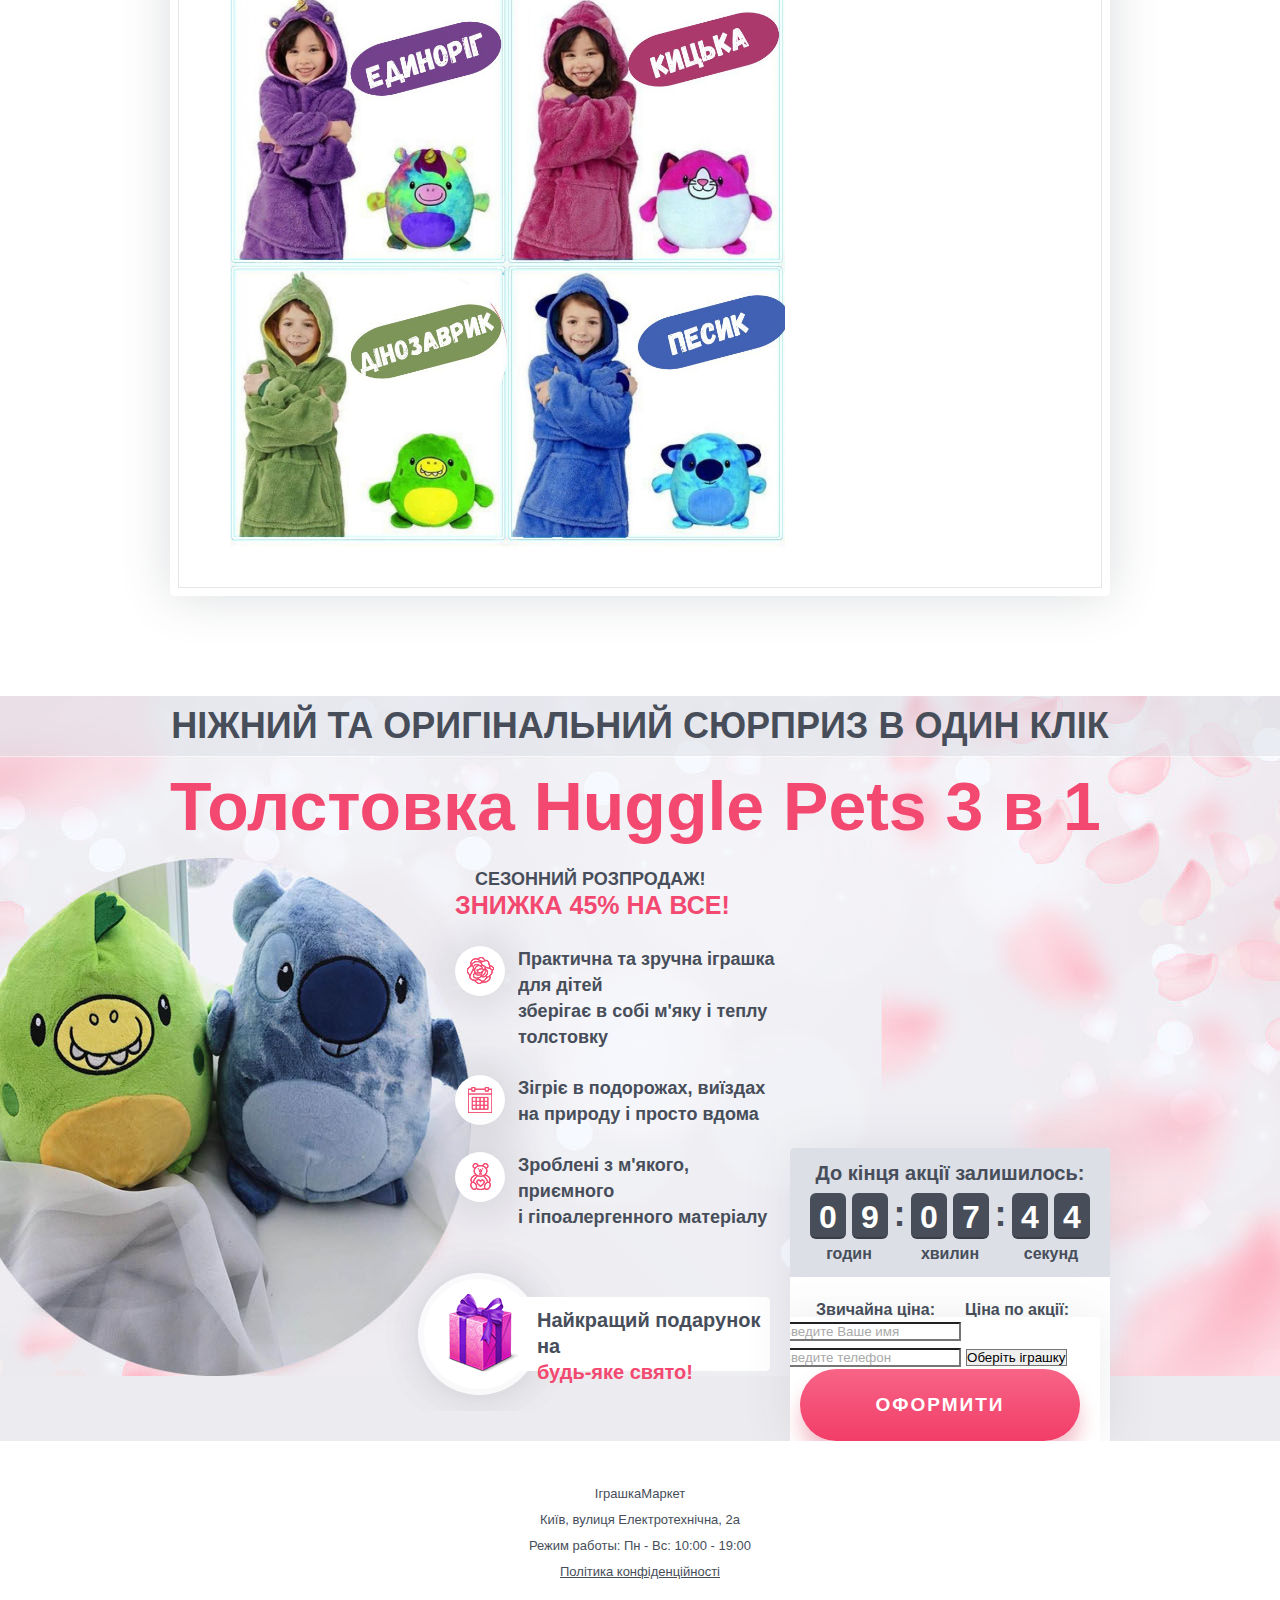
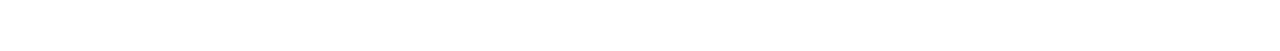
==== commit 65fbf334: "fix" ====
--- a/web/index.html
+++ b/web/index.html
@@ -650,7 +650,7 @@
     				<h2 class="modal-title" id="myModalLabel">Заказати Huggle Pets</h2>
     			</div>
     			<div class="modal-body">
-    				<form class="order_form" id="order_form" action="/api" >
+    				<form class="order_form" id="order_form" action="/api" method="post">
     					<input class="field name" type="text" name="name" placeholder="Введите Ваше имя" autocomplete="off" required>
     					<input class="field phone" type="tel" name="phone" placeholder="Введите телефон" autocomplete="off" required>
     					<button class="button-m">Оформити замовлення</button>
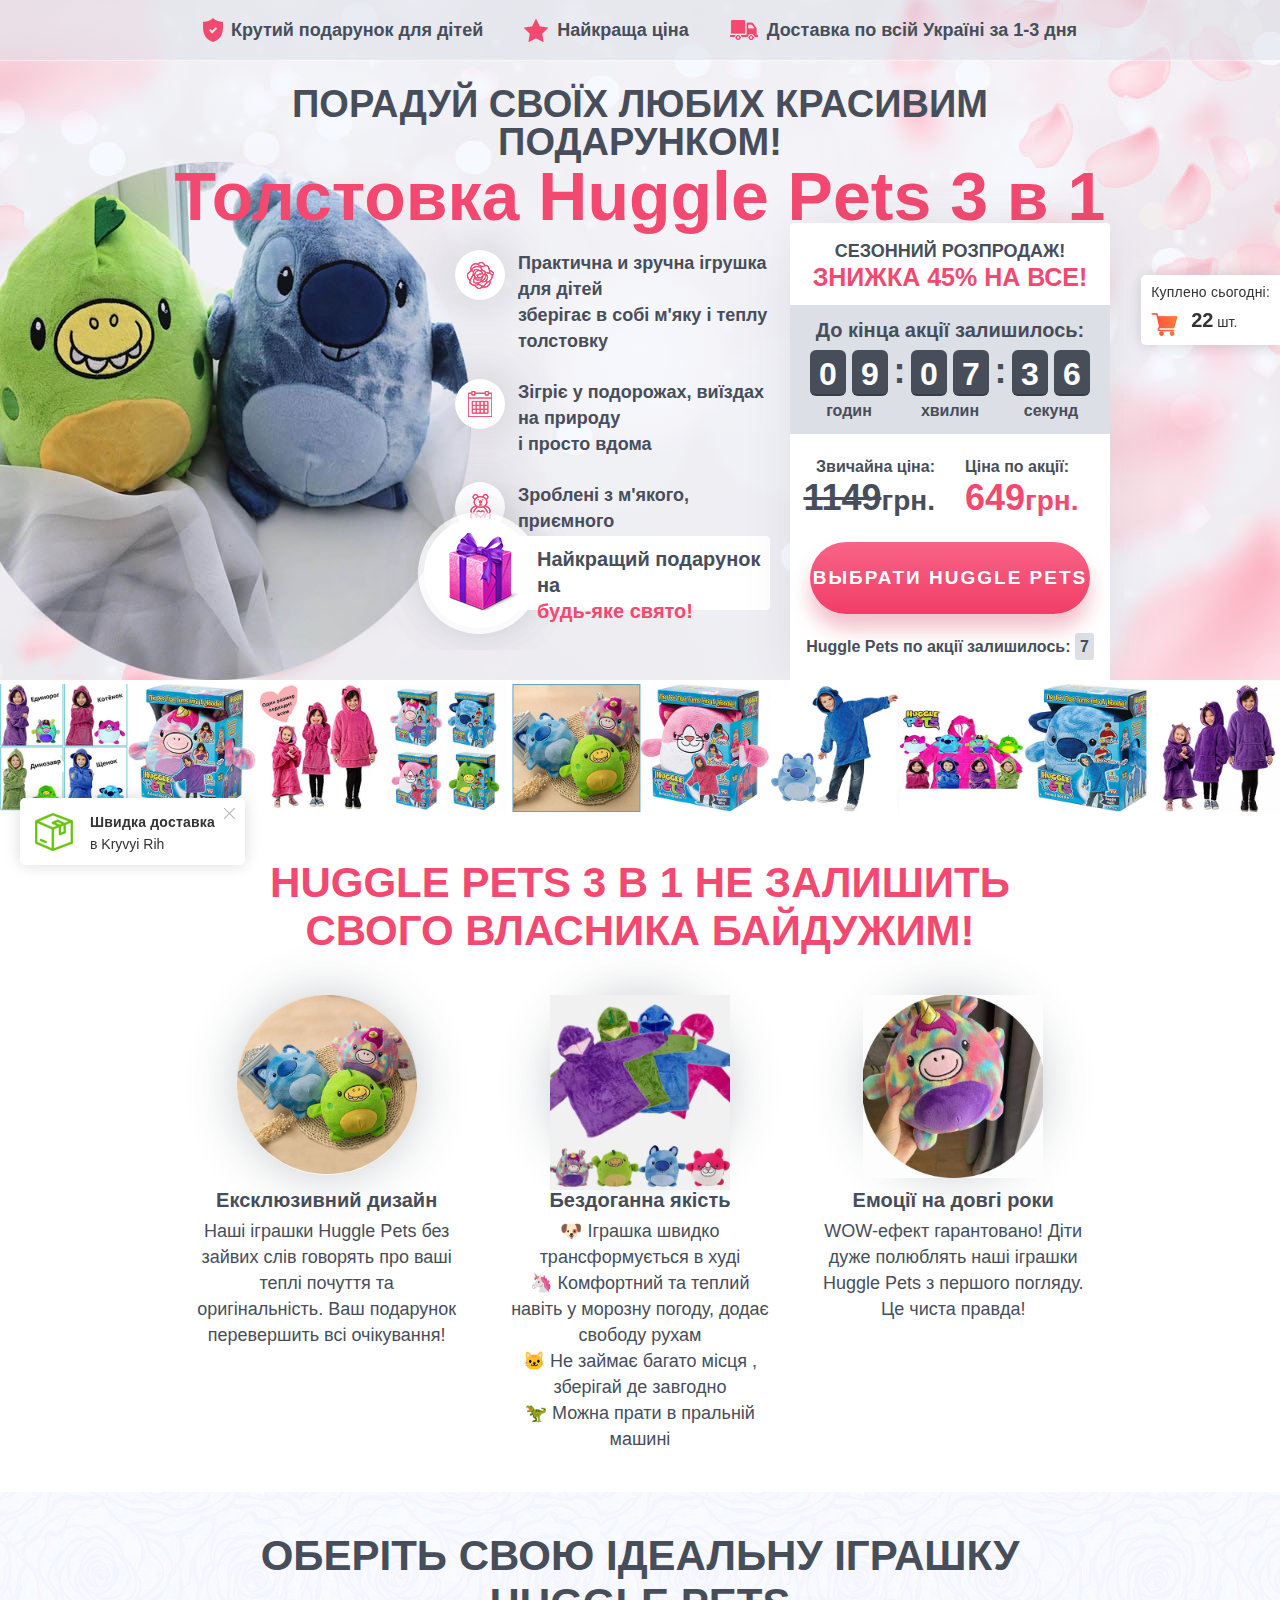
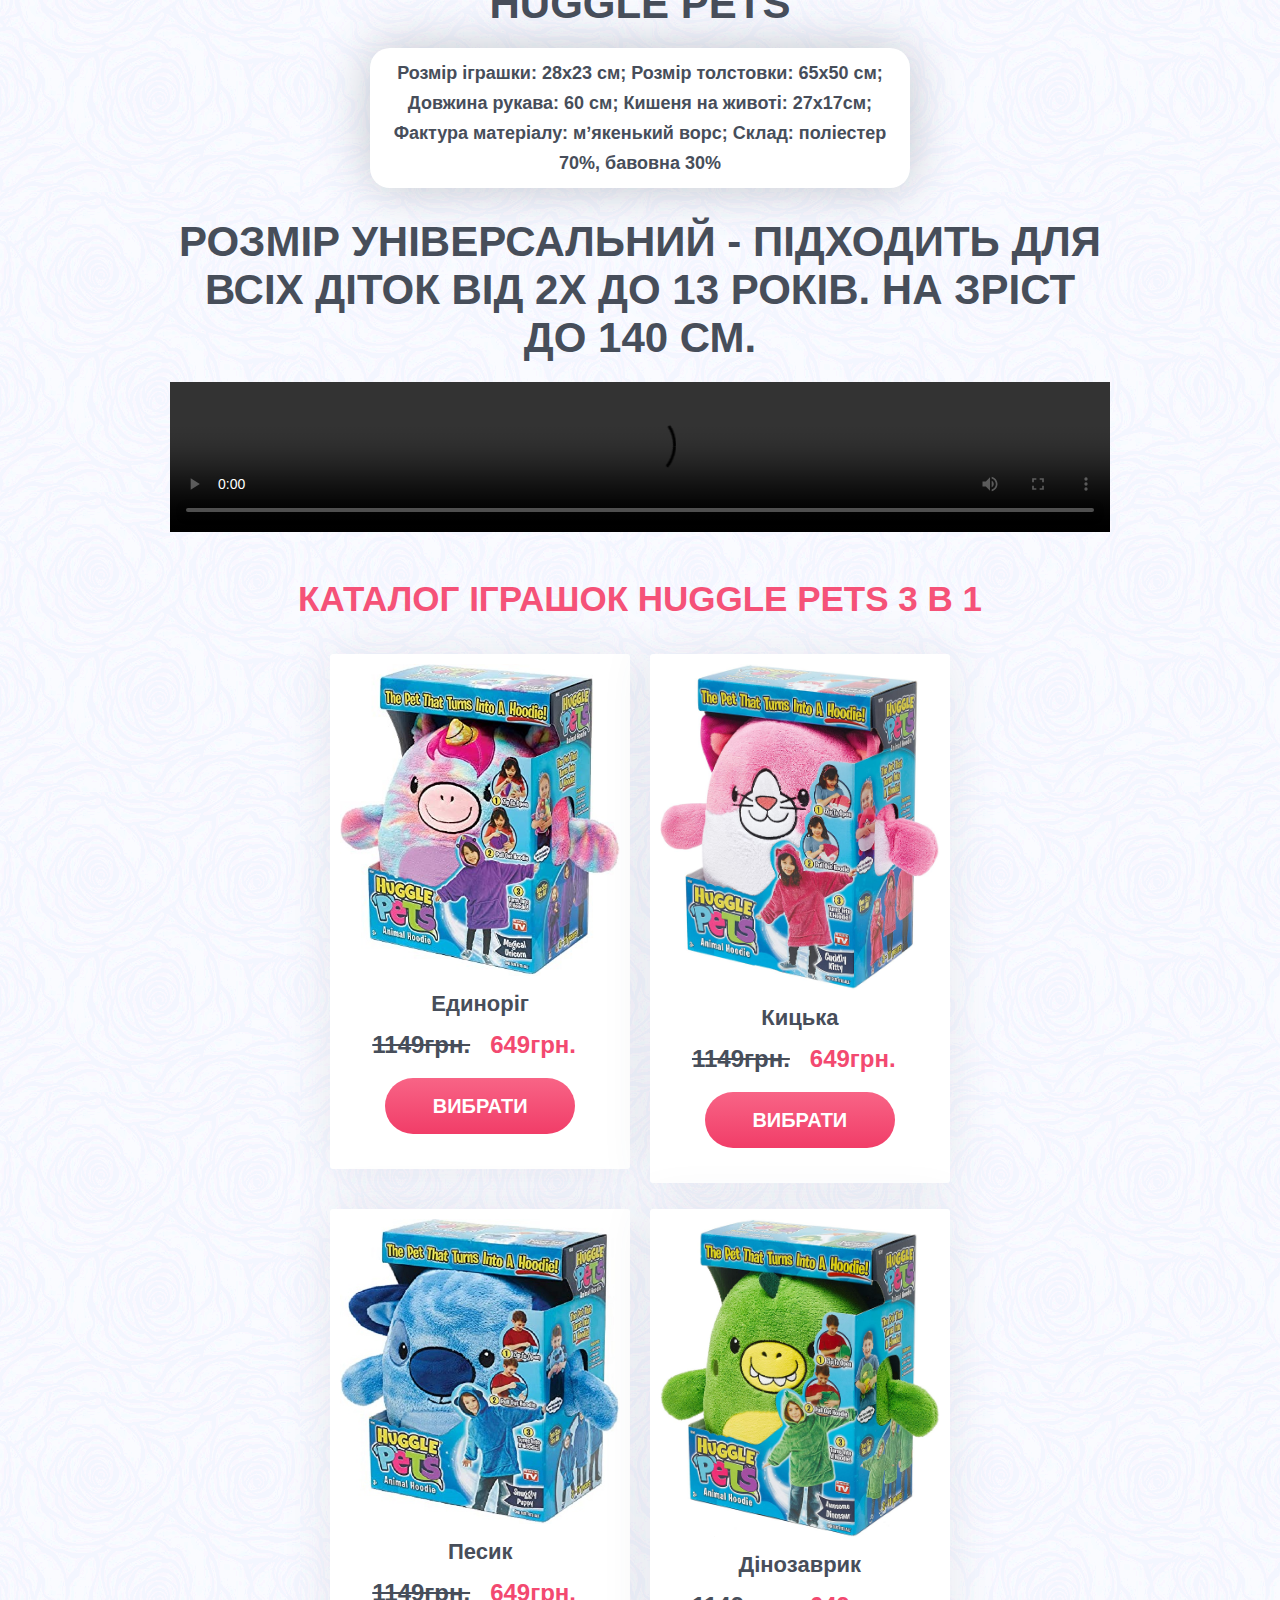
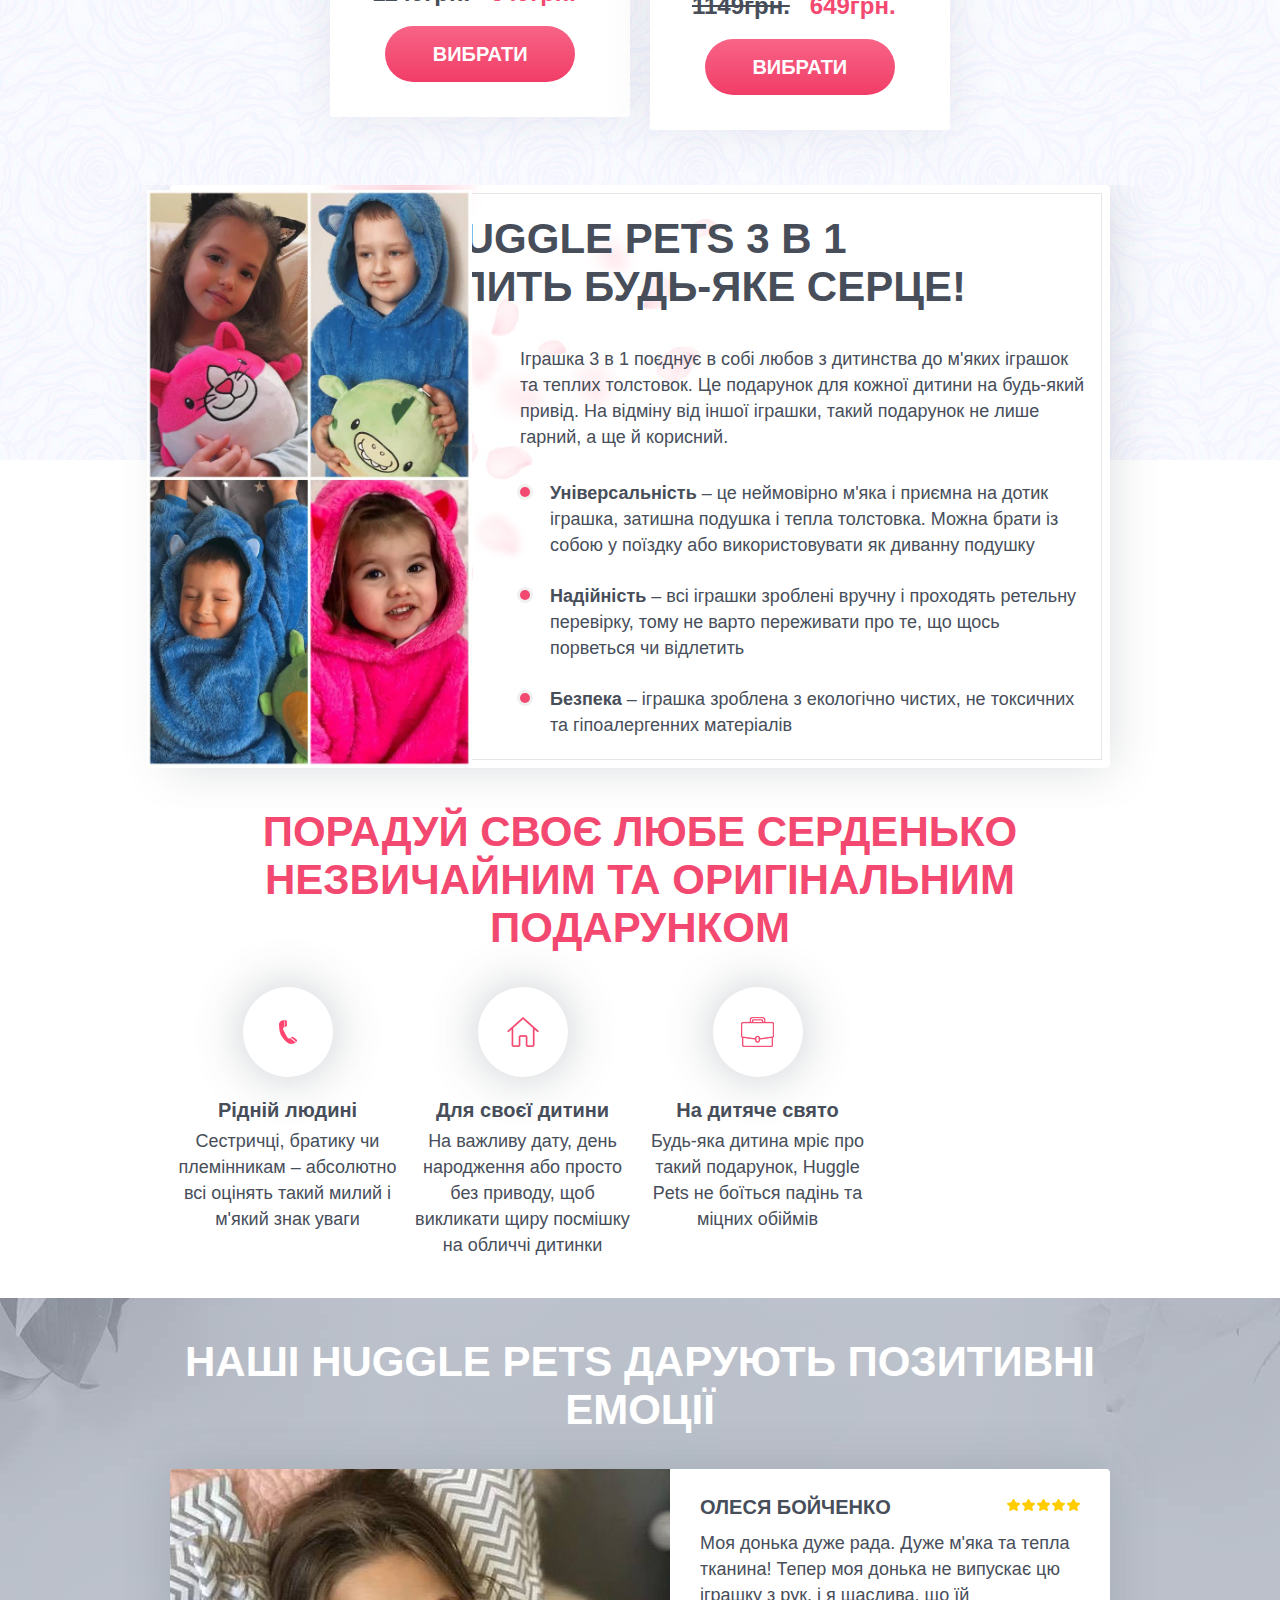
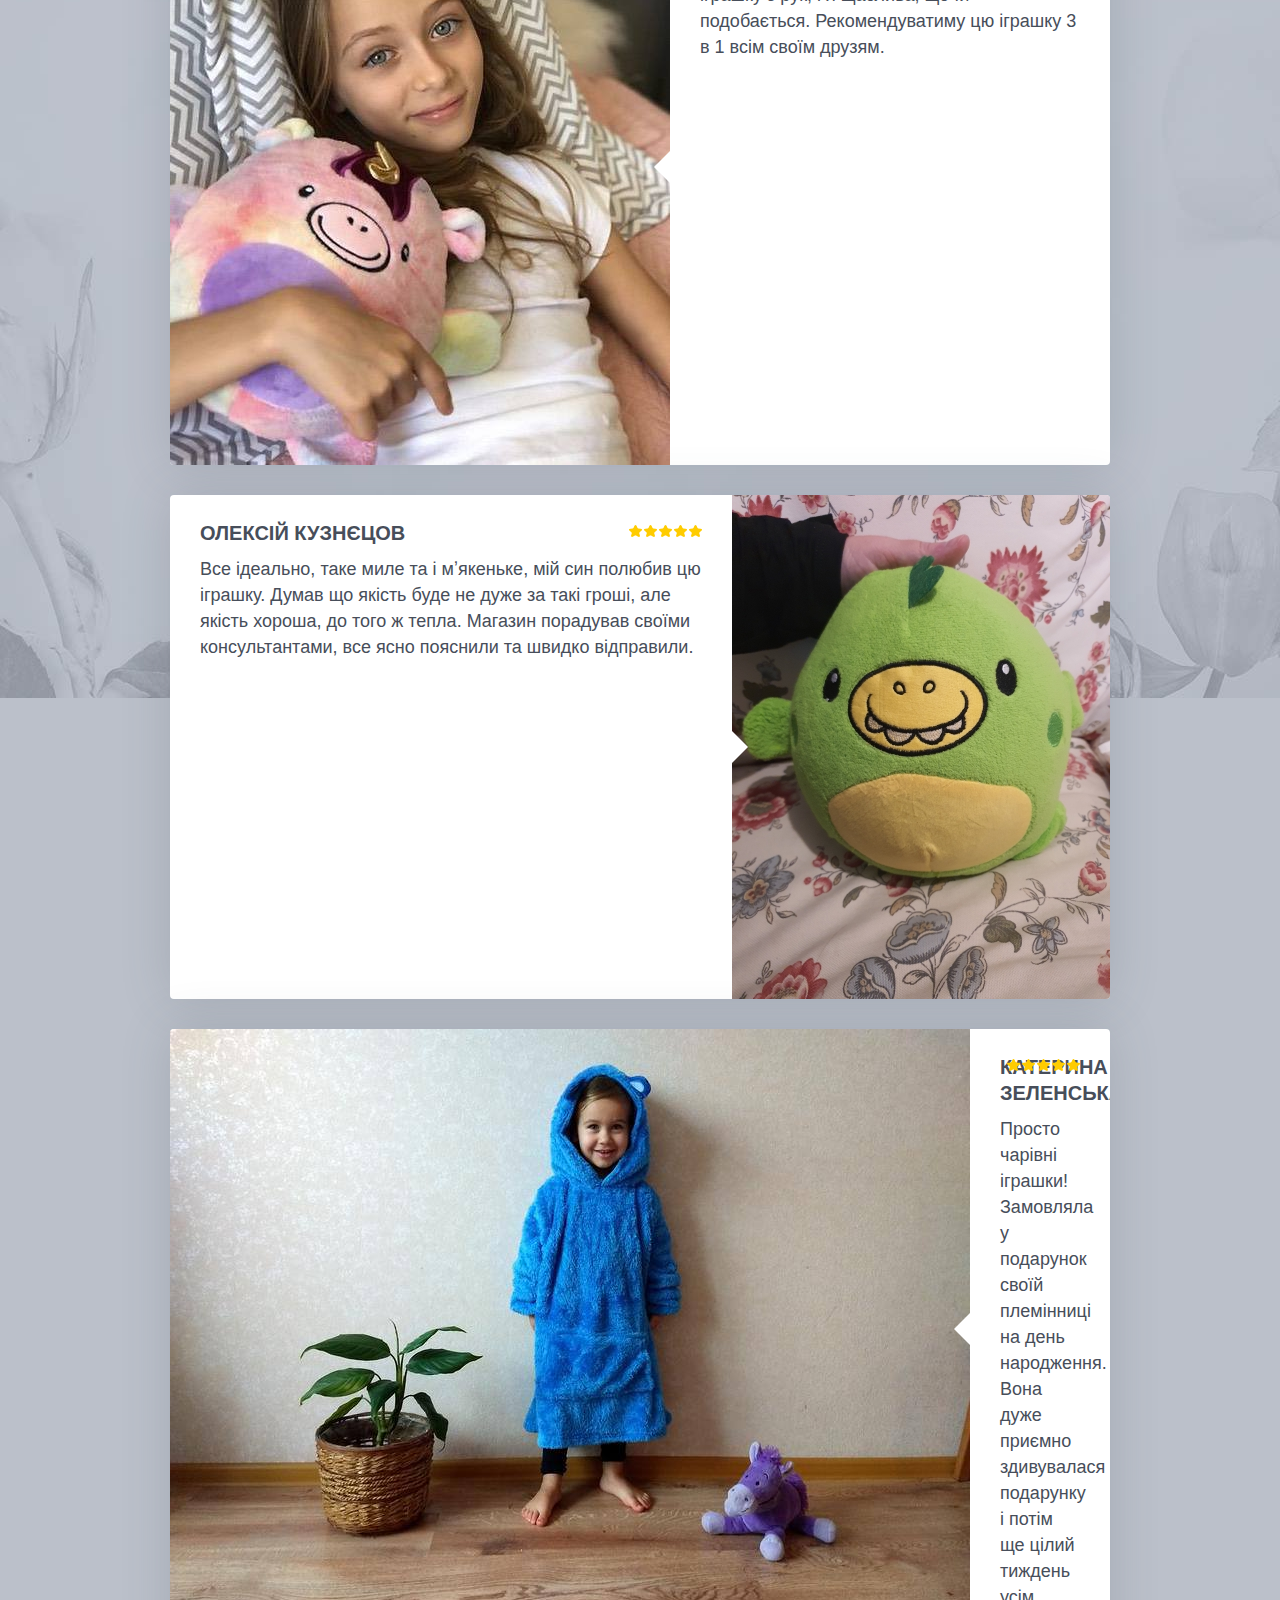
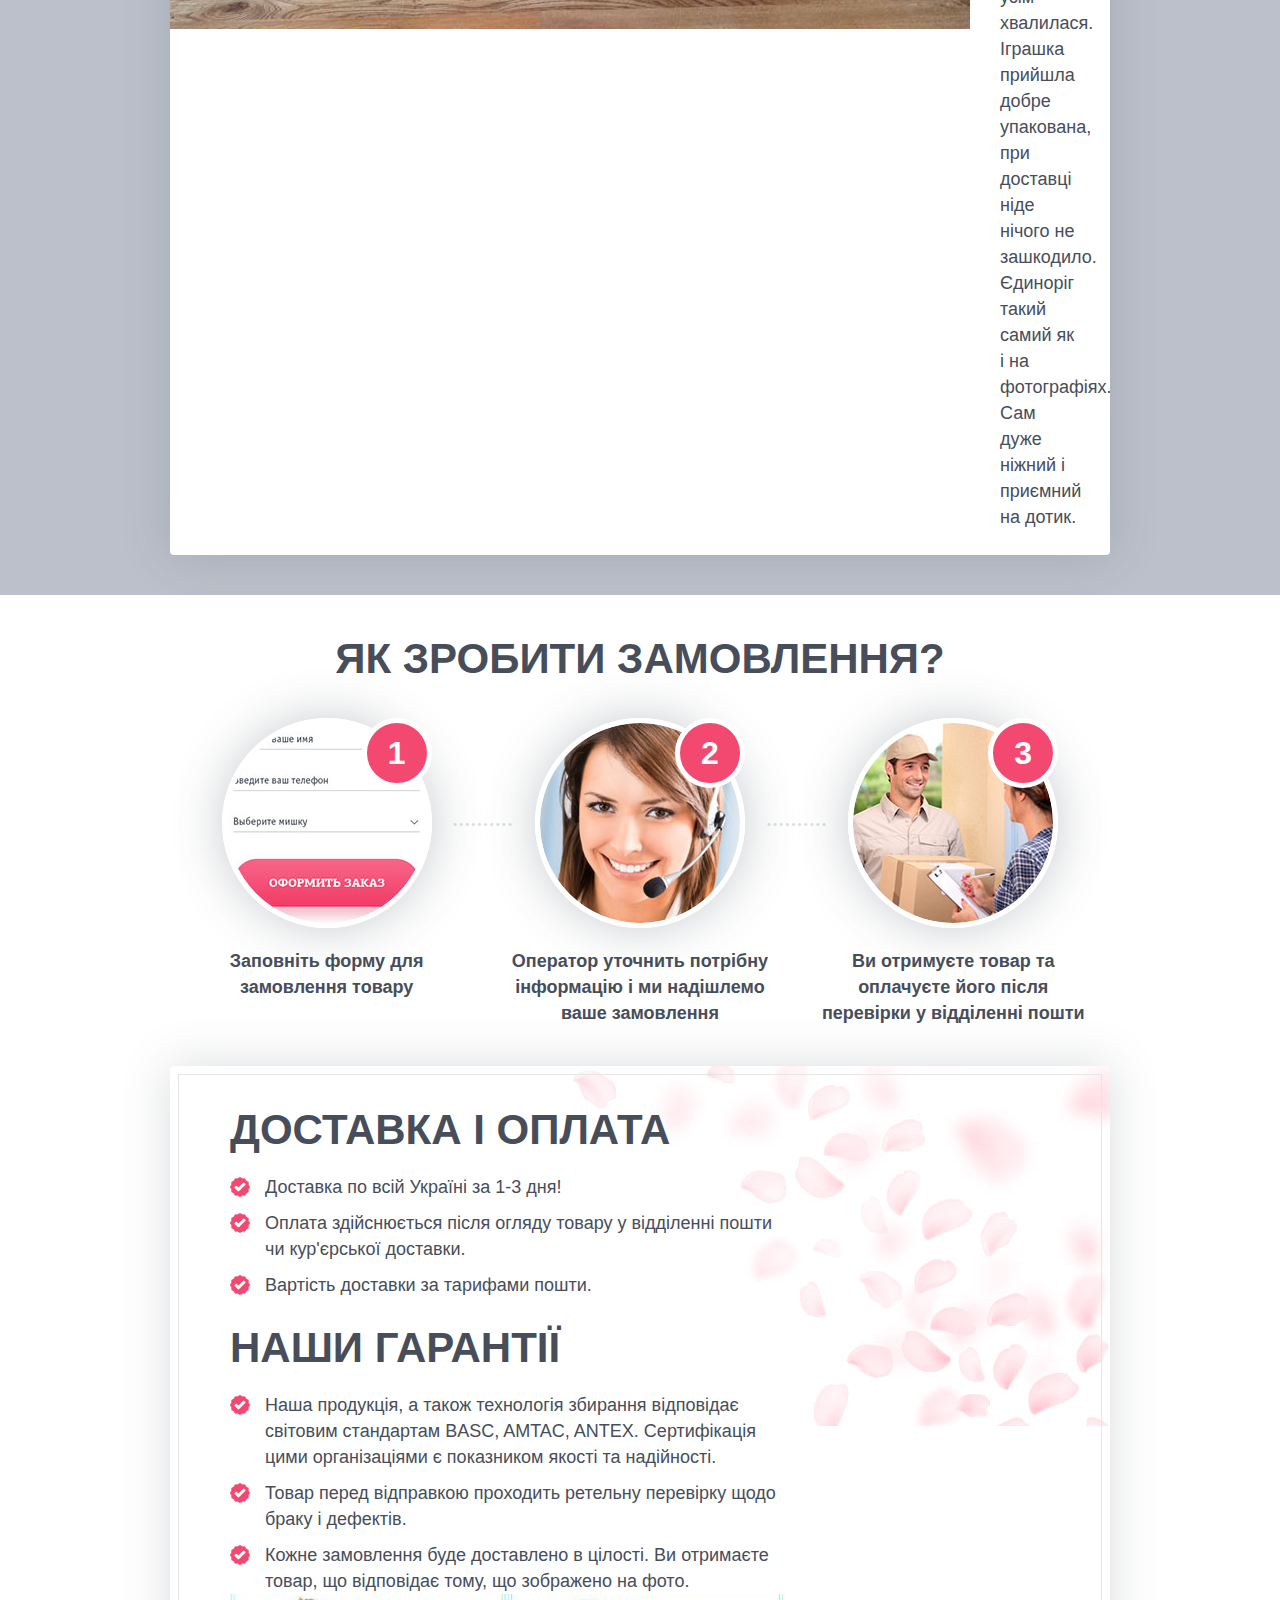
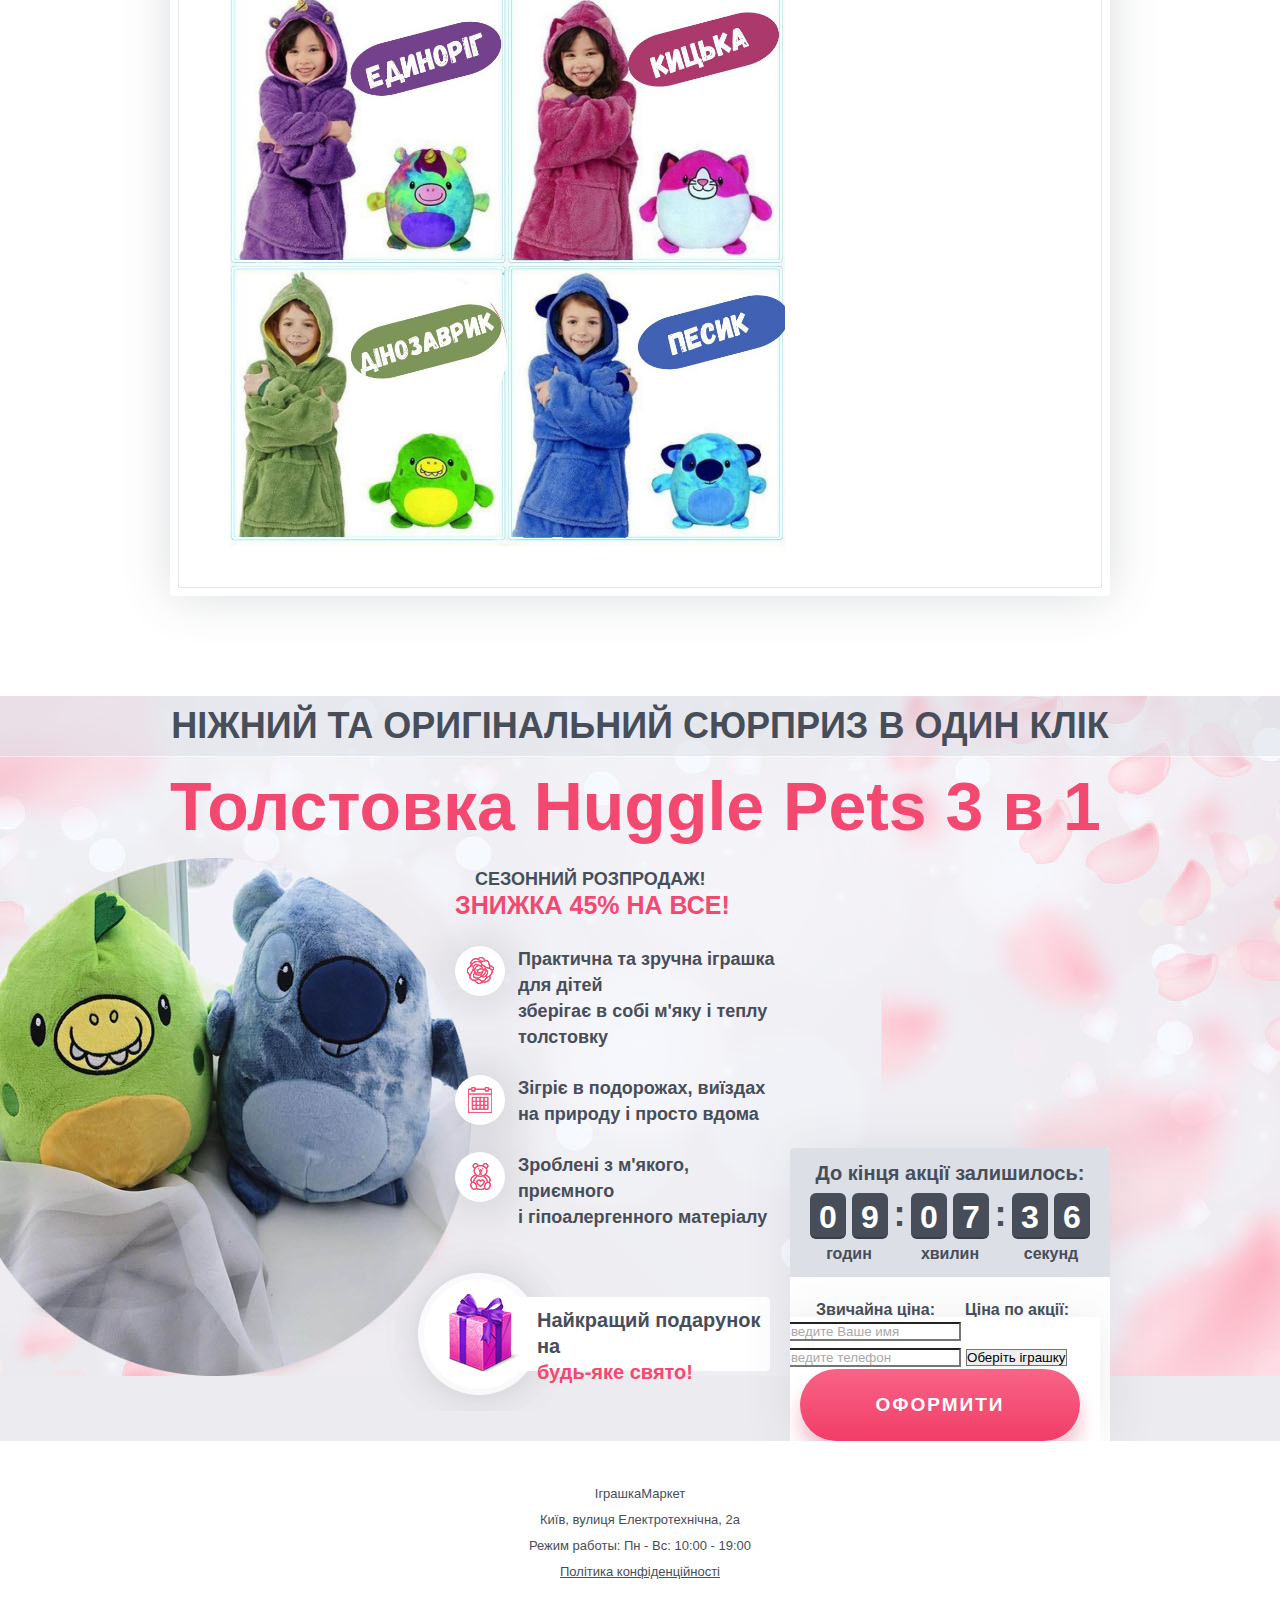
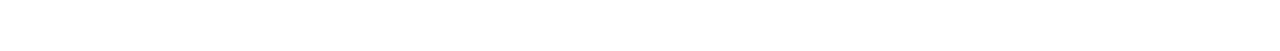
==== commit e5e62739: "fix" ====
--- a/web/index.html
+++ b/web/index.html
@@ -650,7 +650,7 @@
     				<h2 class="modal-title" id="myModalLabel">Заказати Huggle Pets</h2>
     			</div>
     			<div class="modal-body">
-    				<form class="order_form" id="order_form" action="/api" method="post">
+    				<form class="order_form" id="order_form" action="/api" >
     					<input class="field name" type="text" name="name" placeholder="Введите Ваше имя" autocomplete="off" required>
     					<input class="field phone" type="tel" name="phone" placeholder="Введите телефон" autocomplete="off" required>
     					<button class="button-m">Оформити замовлення</button>
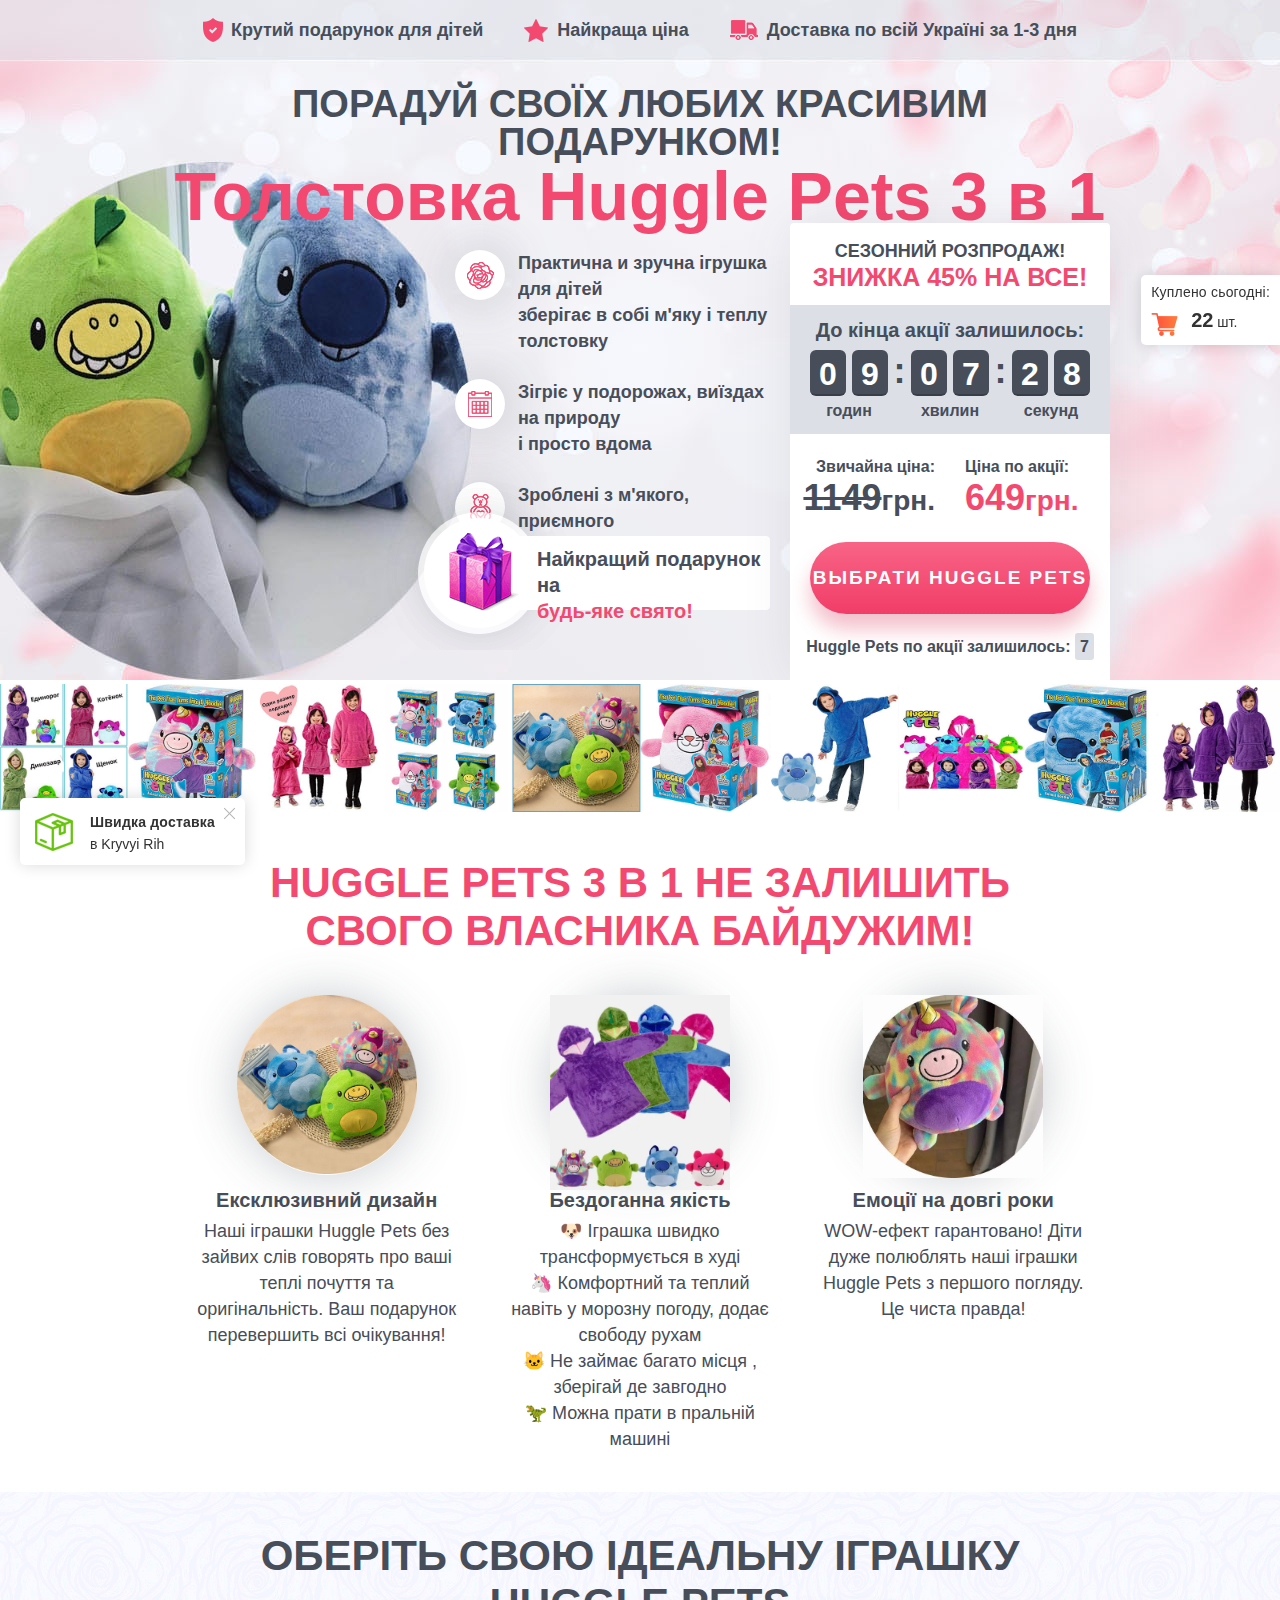
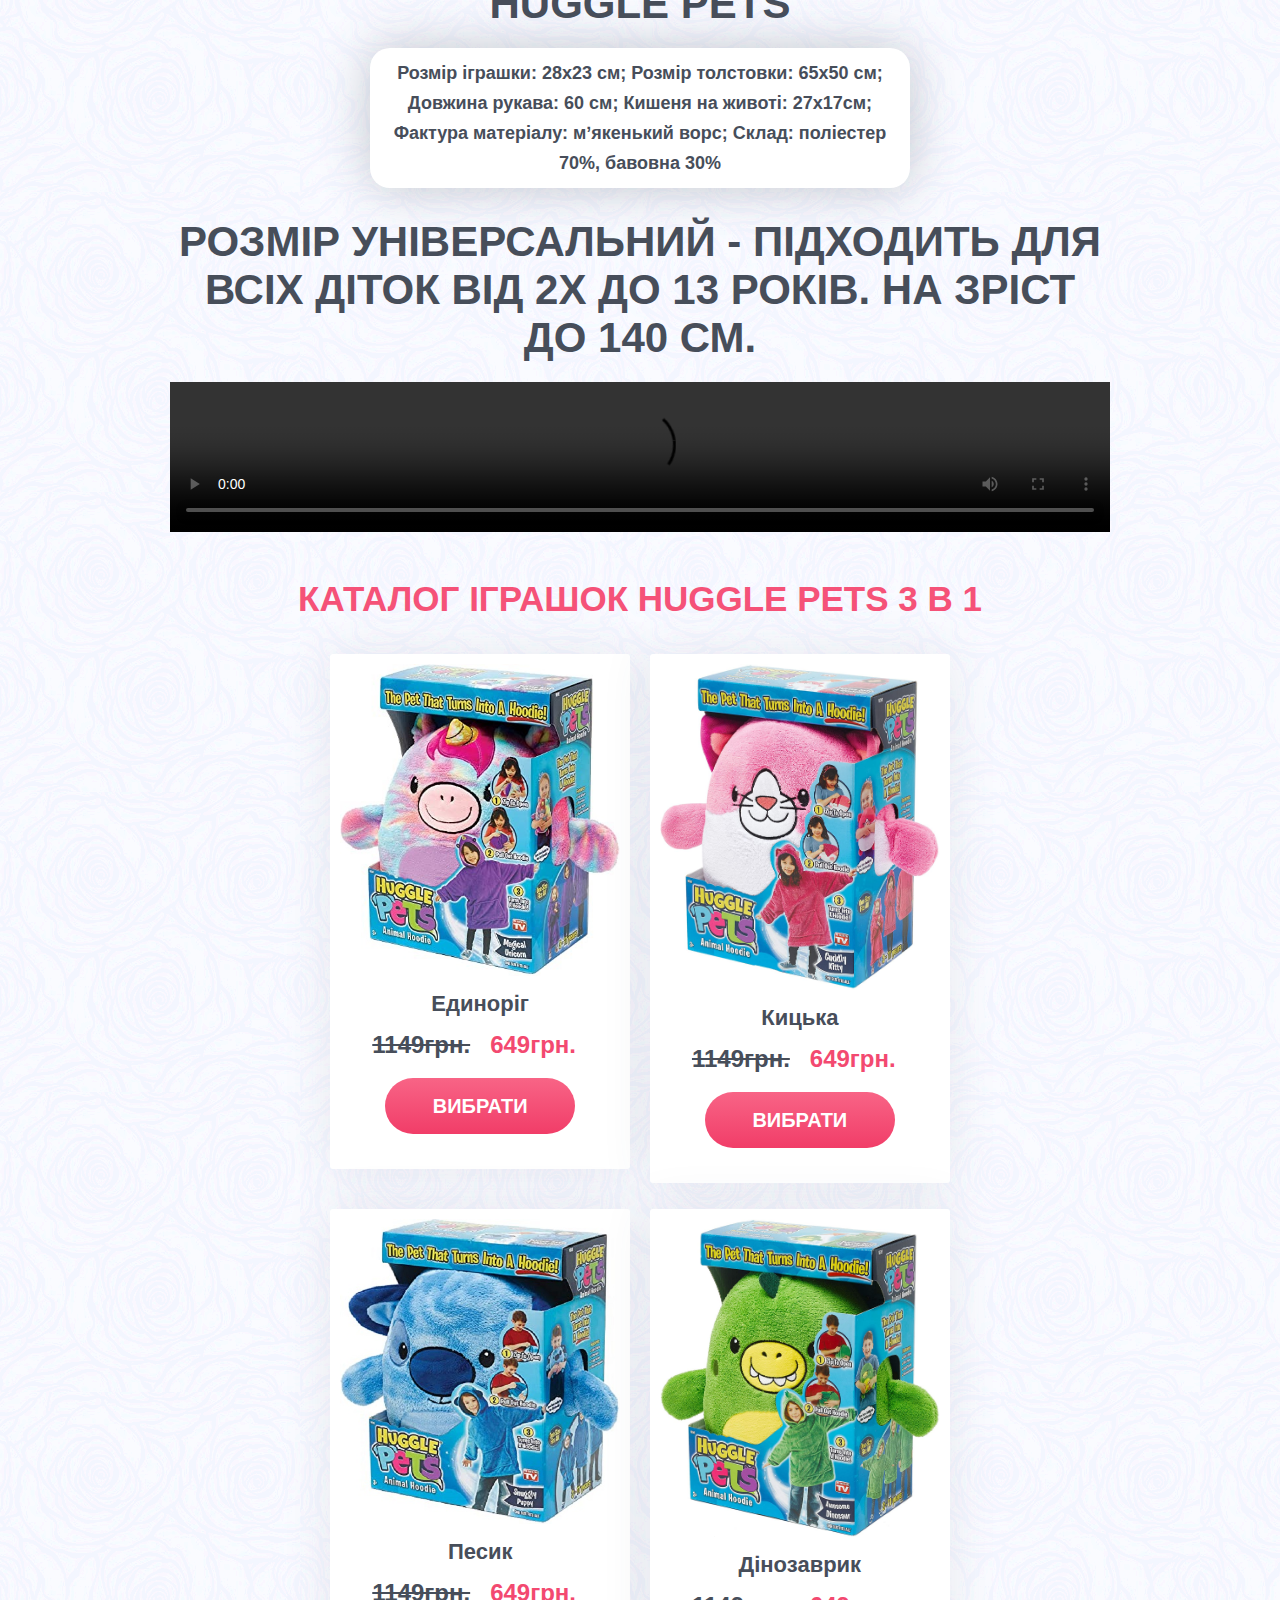
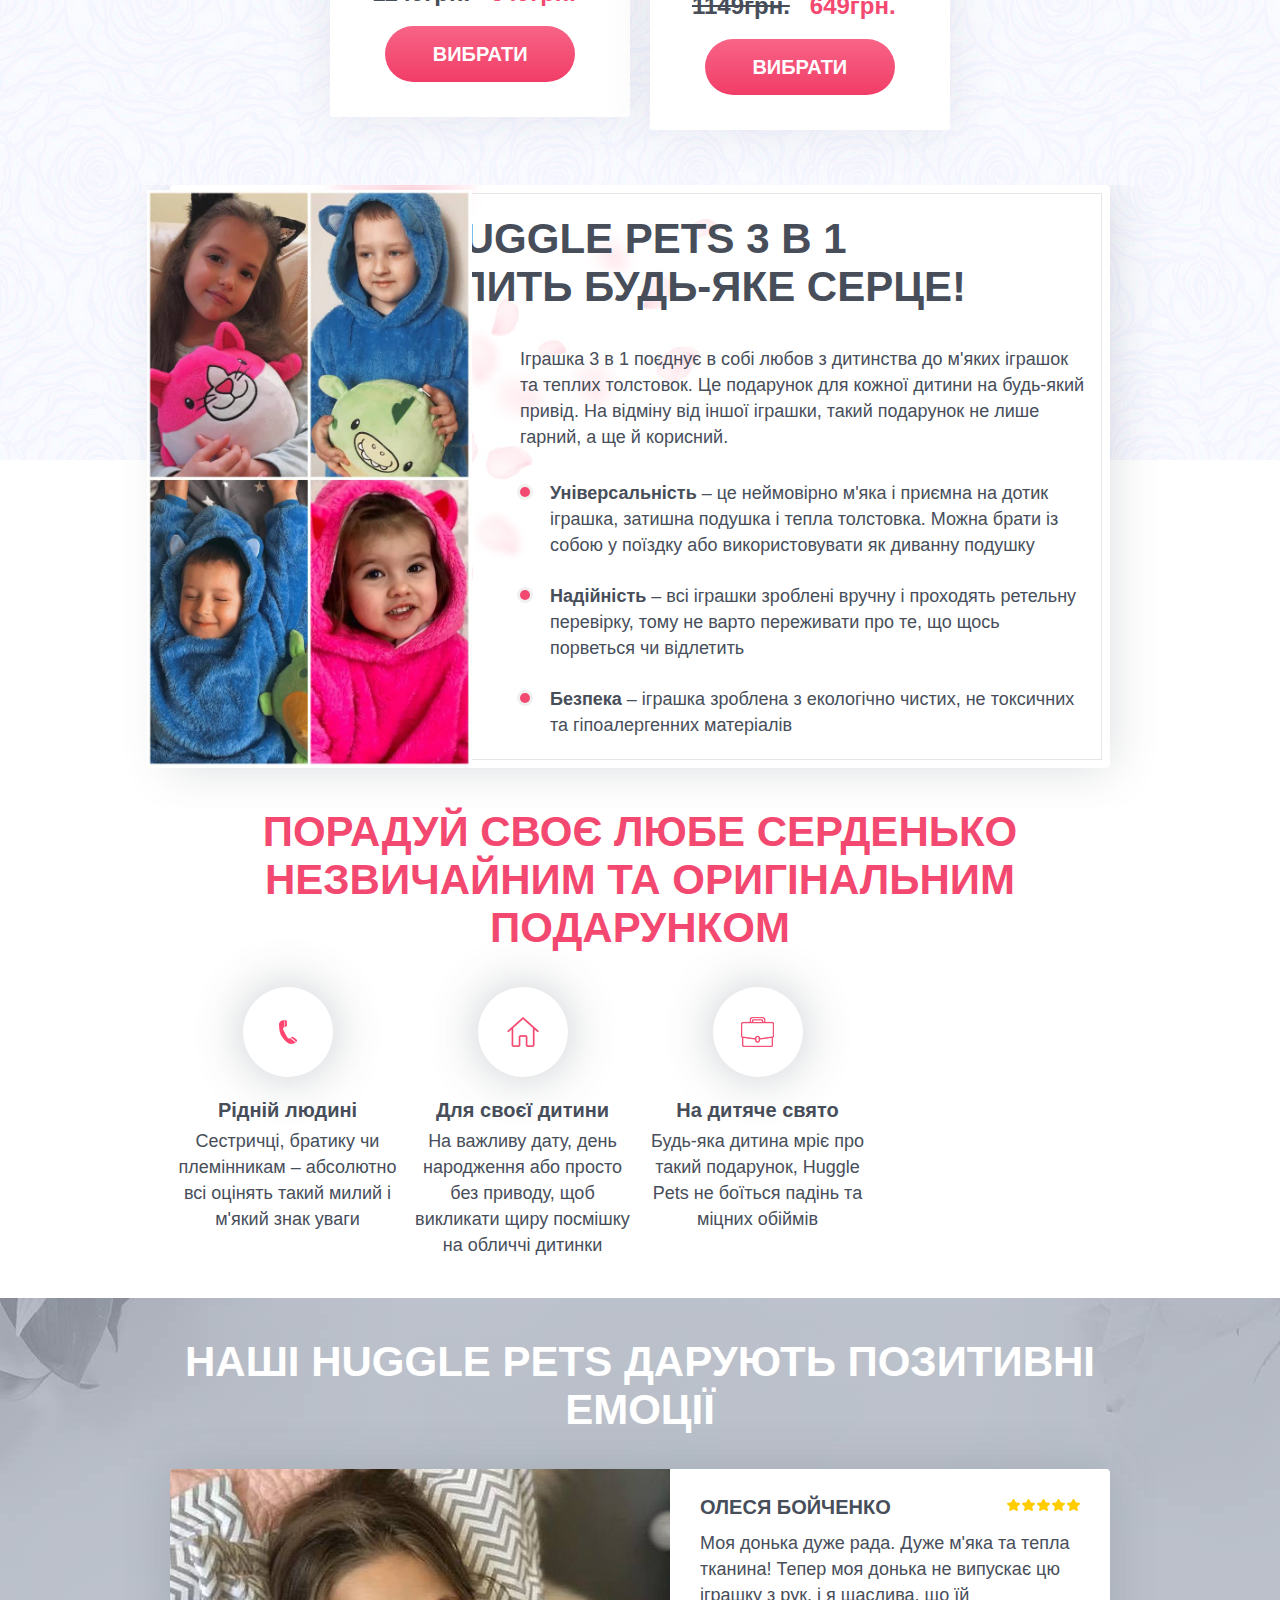
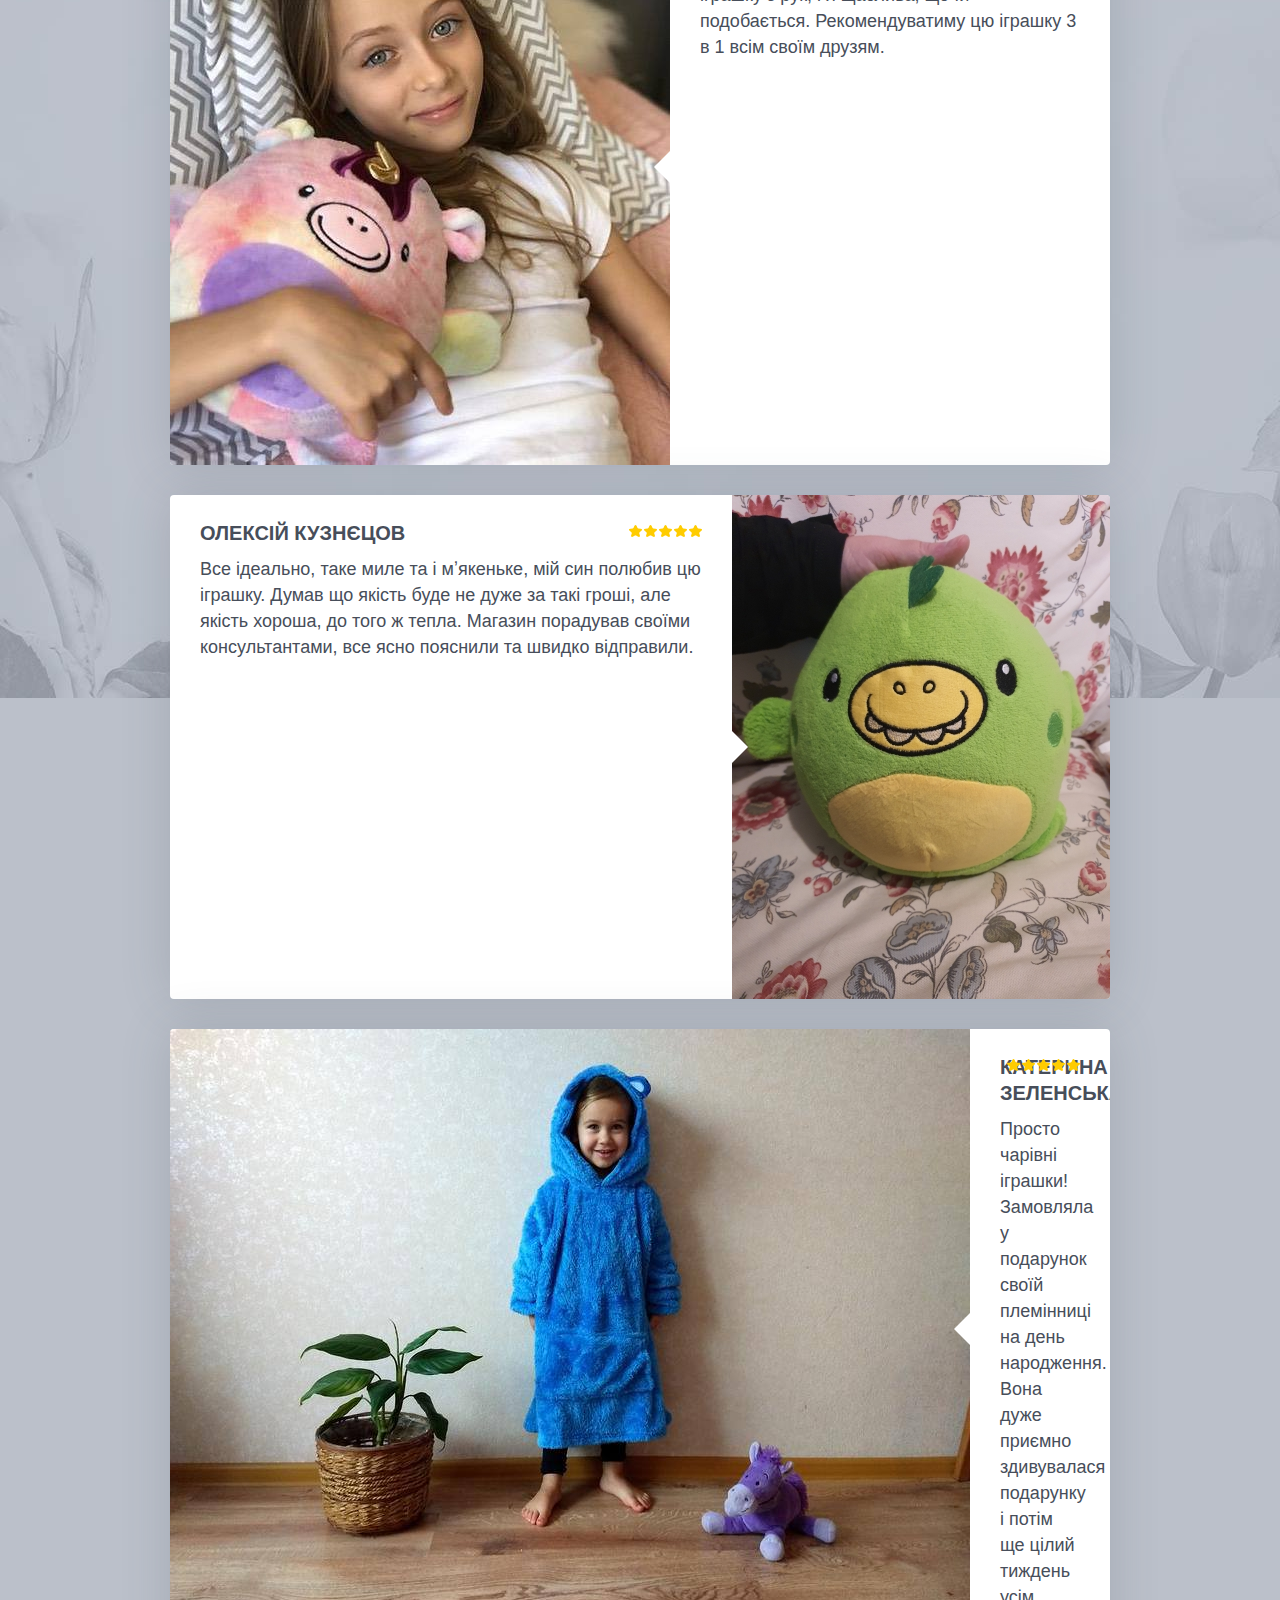
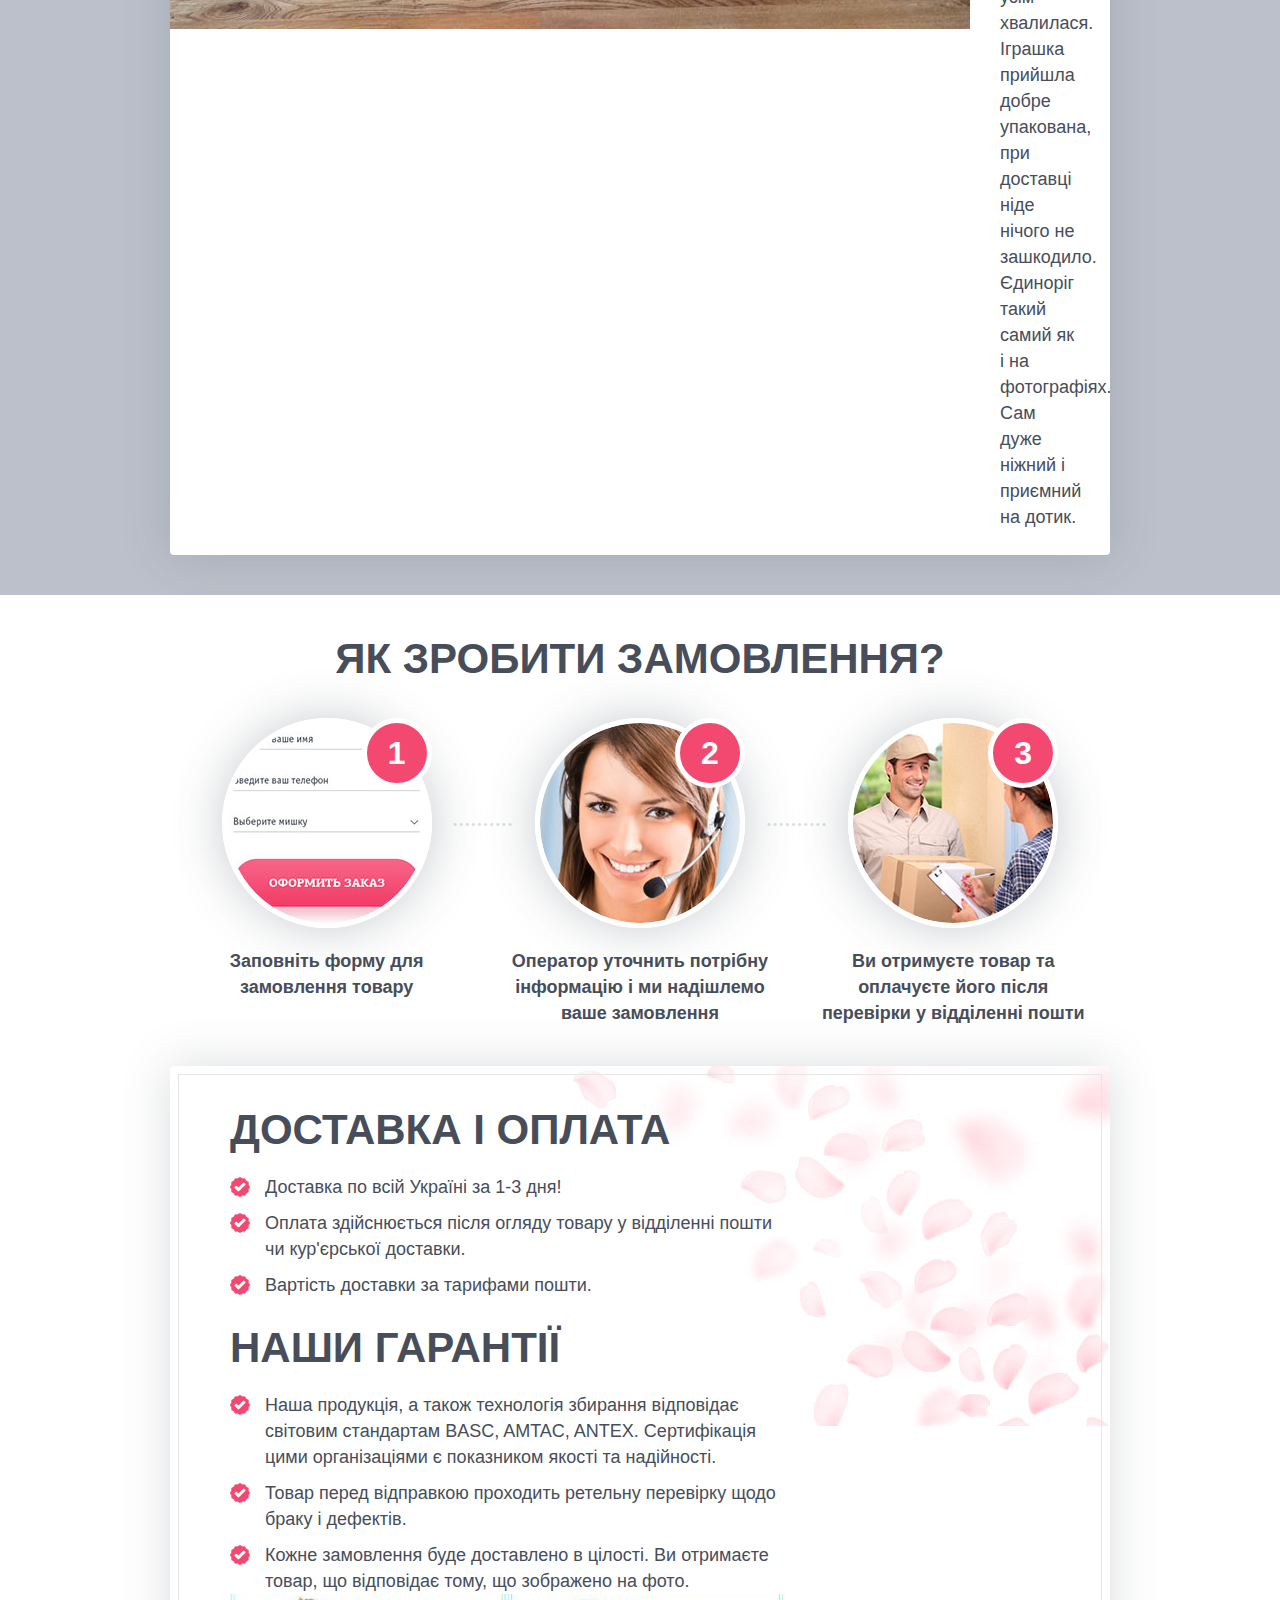
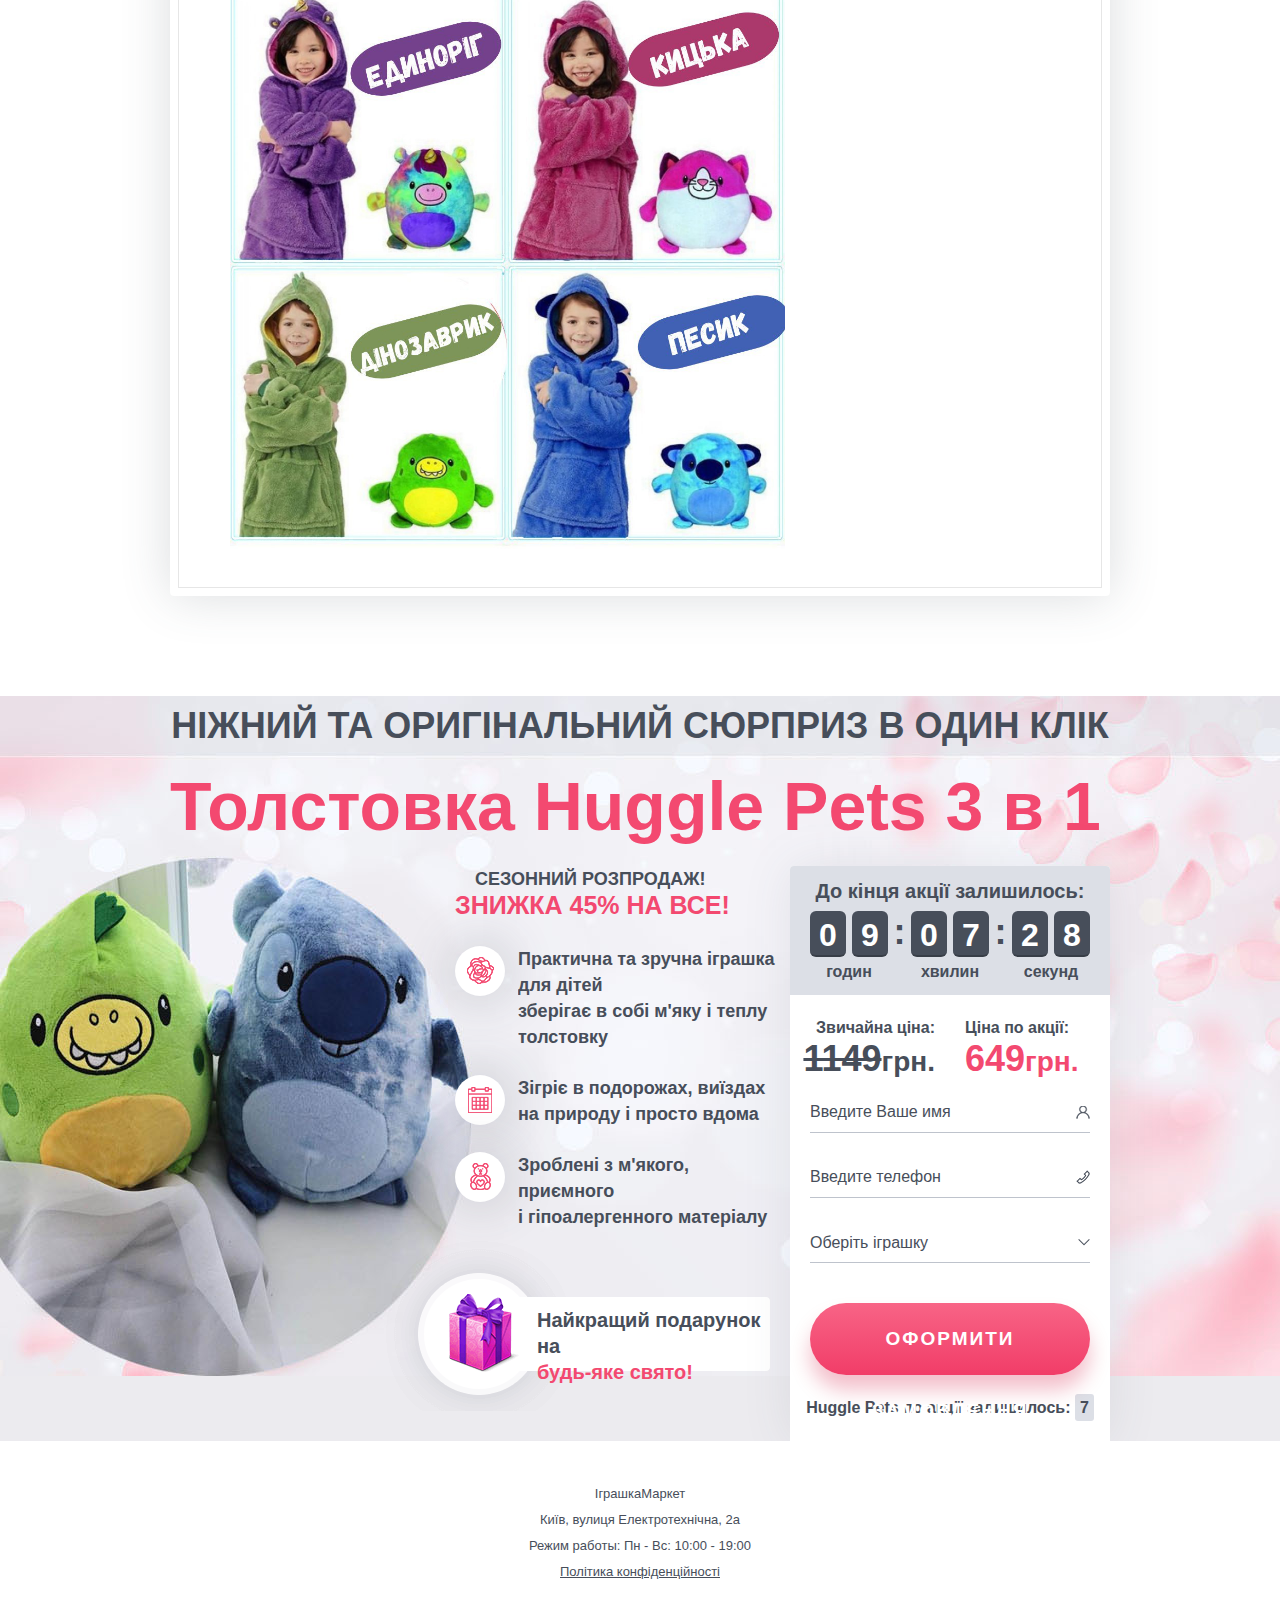
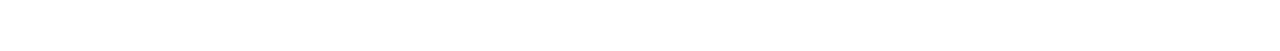
==== commit 3cb82b5d: "fix" ====
--- a/web/index.html
+++ b/web/index.html
@@ -604,7 +604,7 @@
                 </div>
                 <!--/price-->
                 <!--m1-form-->
-                <form class="order_form" id="order_form" action="/api" >
+                <form class="m1-form" id="order" action="/api" >
                     <input class="field name" type="text" name="name" placeholder="Введите Ваше имя" autocomplete="off" required>
                     <input class="field phone" type="tel" name="phone" placeholder="Введите телефон" autocomplete="off" required>
                     <select name="model">
@@ -650,7 +650,7 @@
     				<h2 class="modal-title" id="myModalLabel">Заказати Huggle Pets</h2>
     			</div>
     			<div class="modal-body">
-    				<form class="order_form" id="order_form" action="/api" >
+    				<form class="m1-form" id="order" action="/api" >
     					<input class="field name" type="text" name="name" placeholder="Введите Ваше имя" autocomplete="off" required>
     					<input class="field phone" type="tel" name="phone" placeholder="Введите телефон" autocomplete="off" required>
     					<button class="button-m">Оформити замовлення</button>
